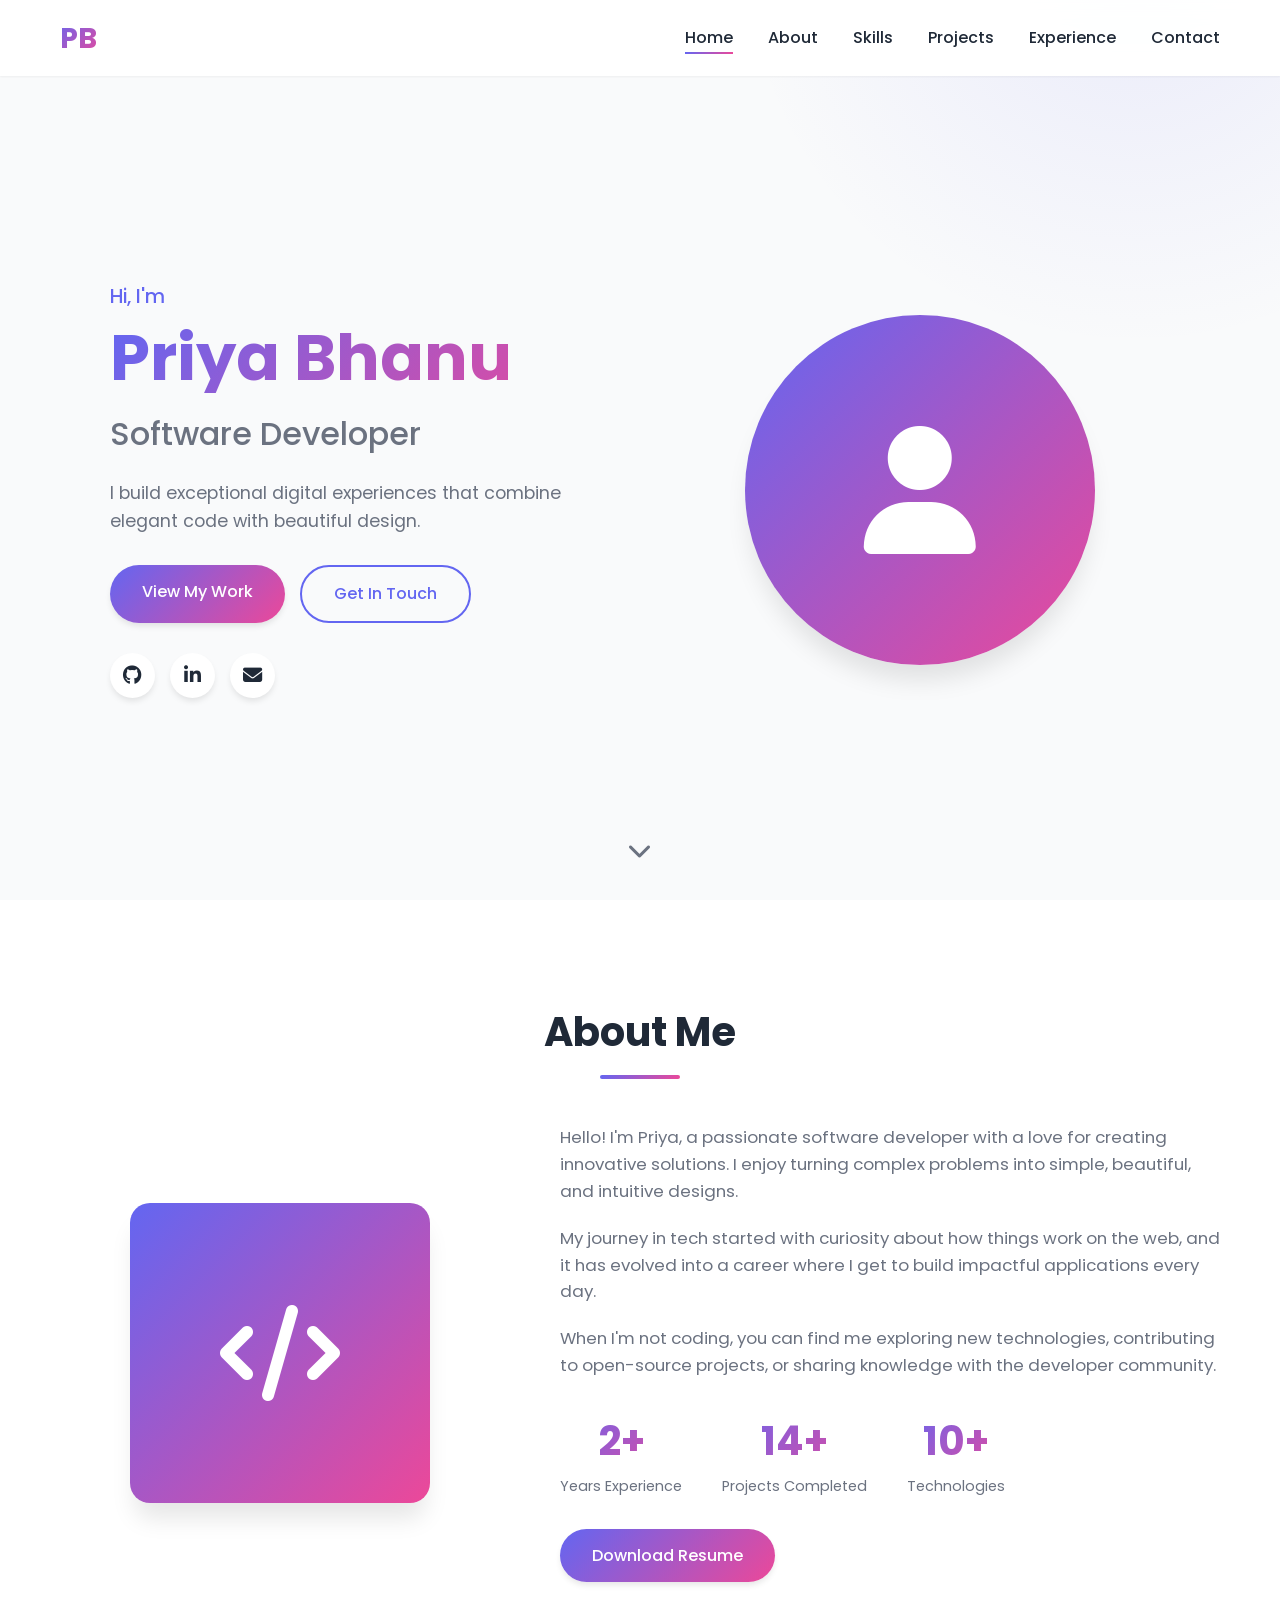
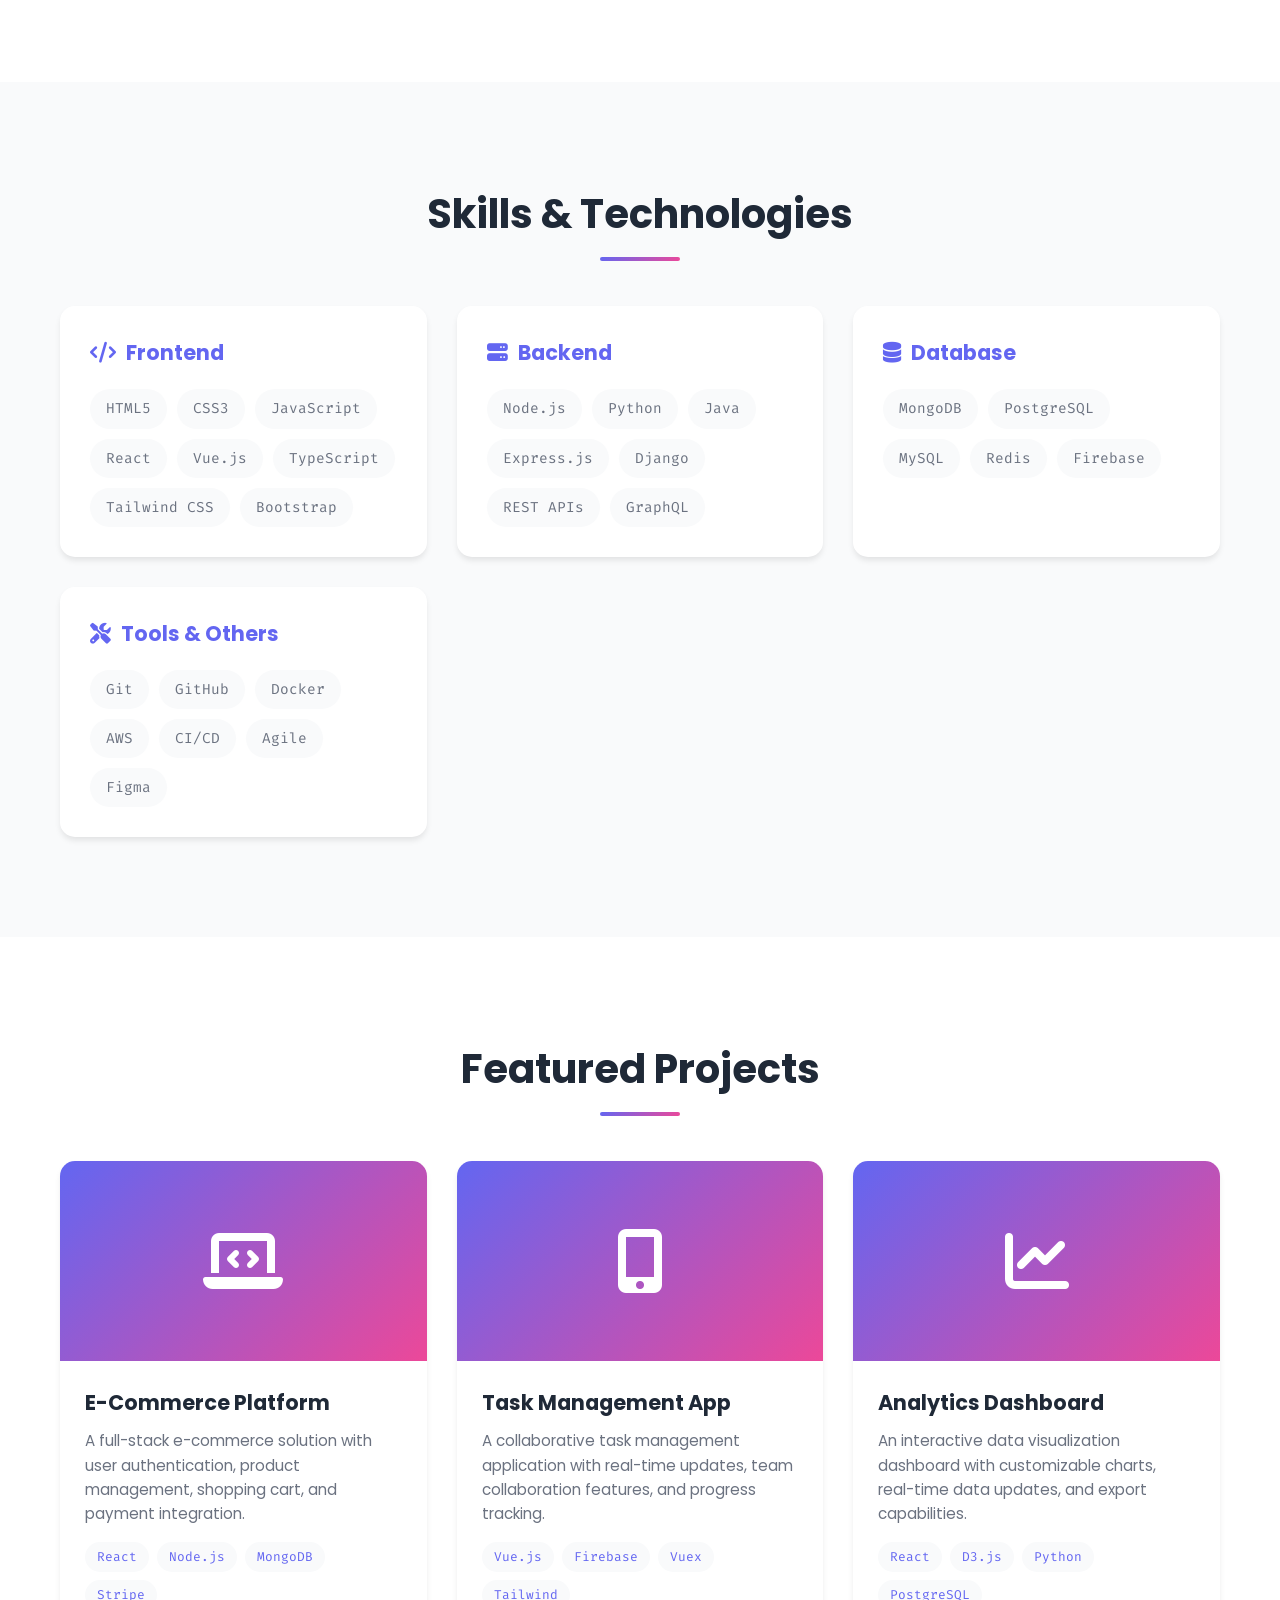
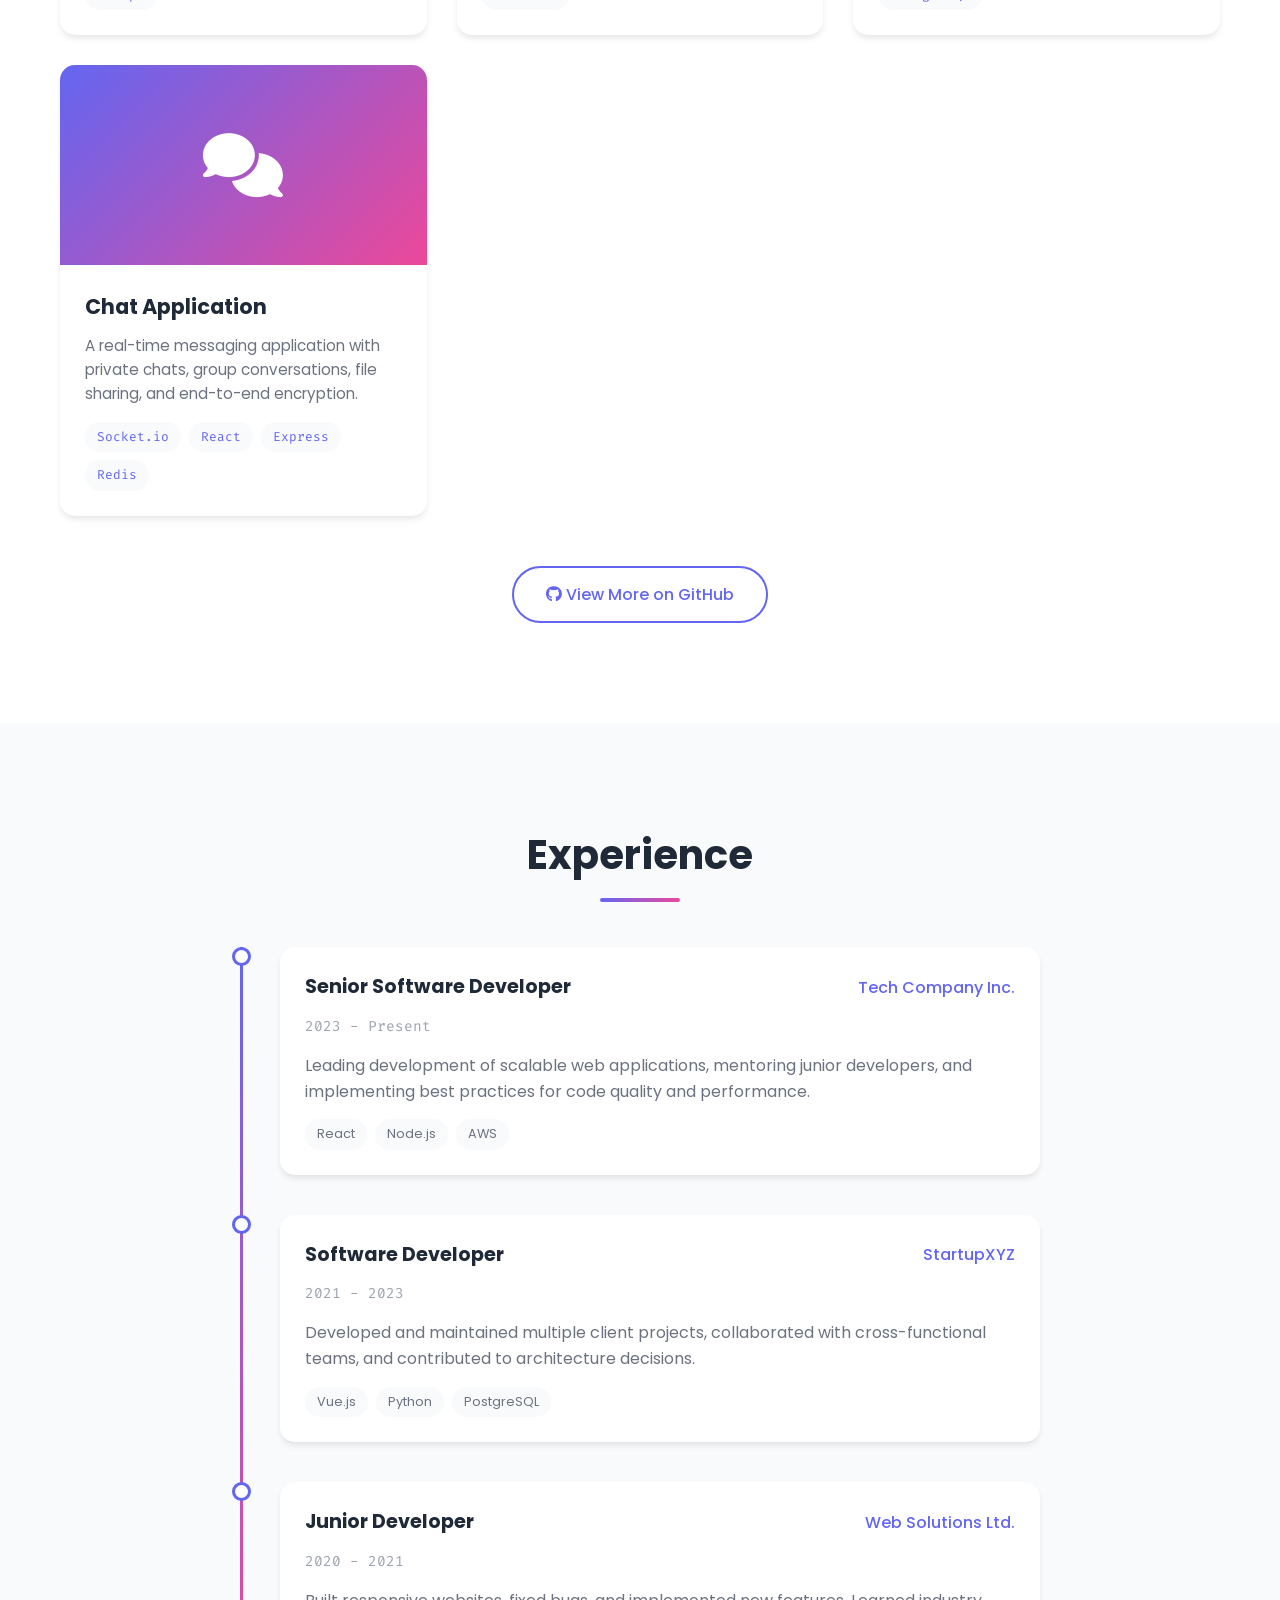
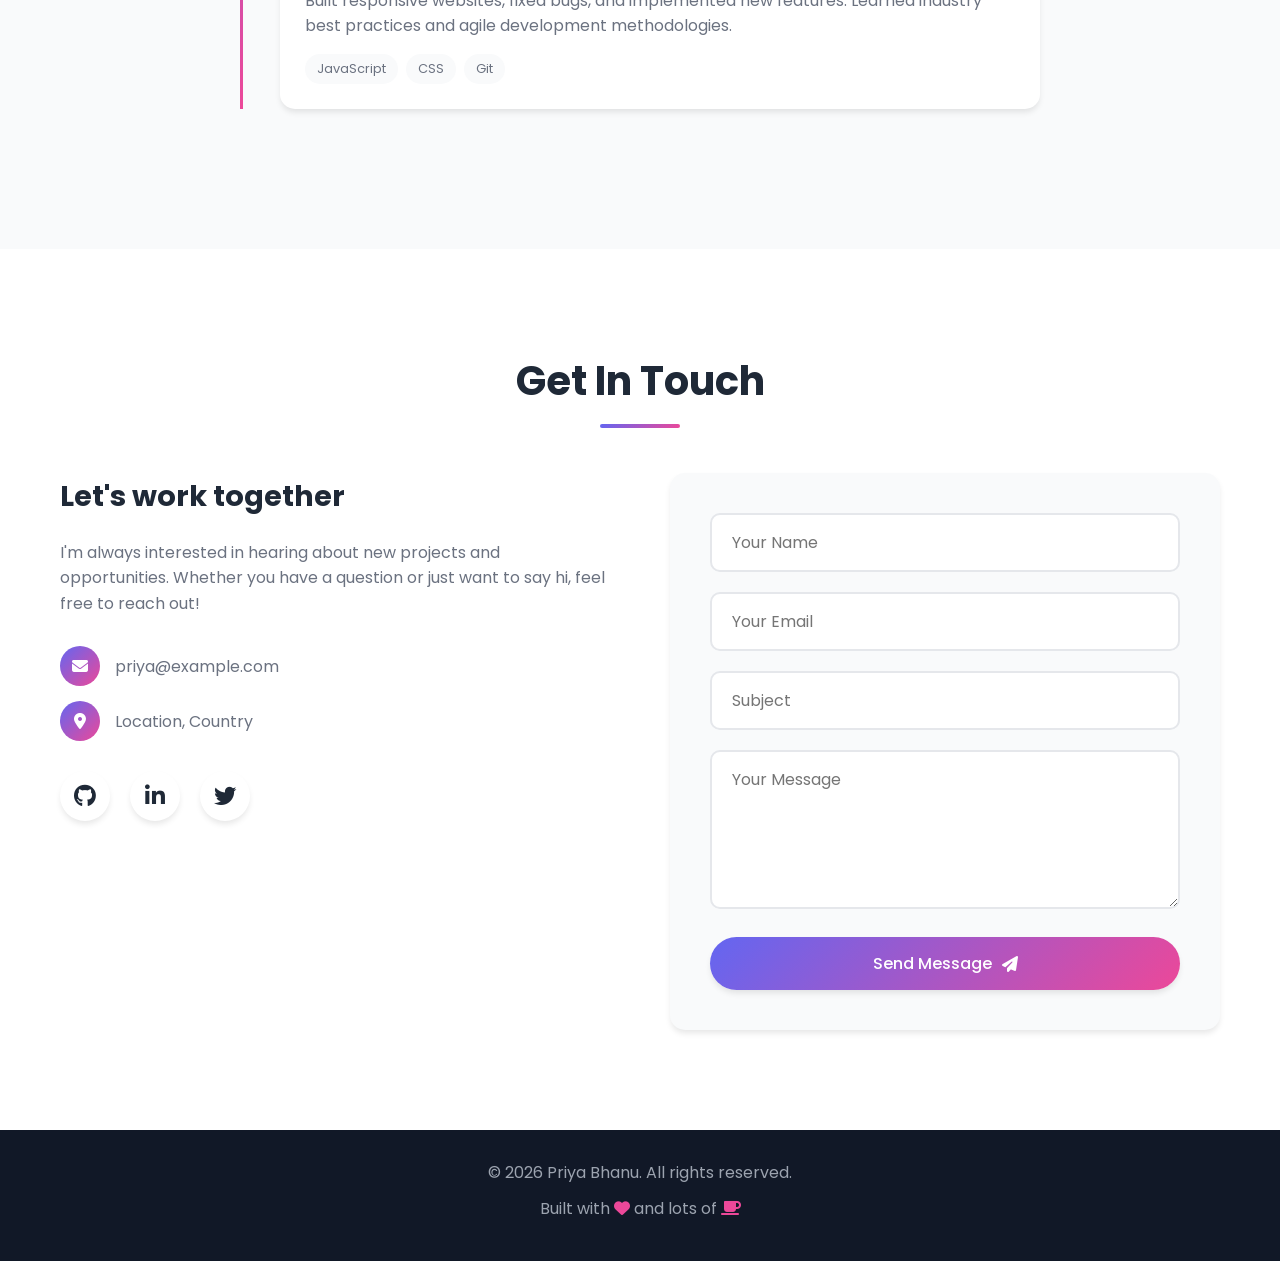
==== index.html @ bc720b83 "Initial commit: Portfolio website" ====
<!DOCTYPE html>
<html lang="en">
<head>
    <meta charset="UTF-8">
    <meta name="viewport" content="width=device-width, initial-scale=1.0">
    <meta name="description" content="Portfolio of Priya Bhanu - Software Developer">
    <meta name="keywords" content="portfolio, developer, software engineer, web developer">
    <title>Priya Bhanu | Portfolio</title>
    
    <!-- Google Fonts -->
    <link rel="preconnect" href="https://fonts.googleapis.com">
    <link rel="preconnect" href="https://fonts.gstatic.com" crossorigin>
    <link href="https://fonts.googleapis.com/css2?family=Poppins:wght@300;400;500;600;700&family=Fira+Code:wght@400;500&display=swap" rel="stylesheet">
    
    <!-- Font Awesome -->
    <link rel="stylesheet" href="https://cdnjs.cloudflare.com/ajax/libs/font-awesome/6.4.0/css/all.min.css">
    
    <!-- Custom CSS -->
    <link rel="stylesheet" href="assets/css/style.css">
</head>
<body>
    <!-- Navigation -->
    <nav class="navbar">
        <div class="container">
            <a href="#" class="logo">PB</a>
            <button class="nav-toggle" aria-label="toggle navigation">
                <span class="hamburger"></span>
            </button>
            <ul class="nav-menu">
                <li><a href="#home" class="nav-link">Home</a></li>
                <li><a href="#about" class="nav-link">About</a></li>
                <li><a href="#skills" class="nav-link">Skills</a></li>
                <li><a href="#projects" class="nav-link">Projects</a></li>
                <li><a href="#experience" class="nav-link">Experience</a></li>
                <li><a href="#contact" class="nav-link">Contact</a></li>
            </ul>
        </div>
    </nav>

    <!-- Hero Section -->
    <section id="home" class="hero">
        <div class="container">
            <div class="hero-content">
                <div class="hero-text">
                    <p class="greeting">Hi, I'm</p>
                    <h1 class="name">Priya Bhanu</h1>
                    <h2 class="title">Software Developer</h2>
                    <p class="description">I build exceptional digital experiences that combine elegant code with beautiful design.</p>
                    <div class="hero-buttons">
                        <a href="#projects" class="btn btn-primary">View My Work</a>
                        <a href="#contact" class="btn btn-secondary">Get In Touch</a>
                    </div>
                    <div class="social-links">
                        <a href="https://github.com/Priya-Bhanu07" target="_blank" aria-label="GitHub">
                            <i class="fab fa-github"></i>
                        </a>
                        <a href="https://linkedin.com/in/priya-bhanu" target="_blank" aria-label="LinkedIn">
                            <i class="fab fa-linkedin-in"></i>
                        </a>
                        <a href="mailto:priya@example.com" aria-label="Email">
                            <i class="fas fa-envelope"></i>
                        </a>
                    </div>
                </div>
                <div class="hero-image">
                    <div class="image-container">
                        <div class="profile-placeholder">
                            <i class="fas fa-user"></i>
                        </div>
                    </div>
                </div>
            </div>
        </div>
        <div class="scroll-indicator">
            <a href="#about">
                <i class="fas fa-chevron-down"></i>
            </a>
        </div>
    </section>

    <!-- About Section -->
    <section id="about" class="about section">
        <div class="container">
            <h2 class="section-title">About Me</h2>
            <div class="about-content">
                <div class="about-image">
                    <div class="image-placeholder">
                        <i class="fas fa-code"></i>
                    </div>
                </div>
                <div class="about-text">
                    <p>Hello! I'm Priya, a passionate software developer with a love for creating innovative solutions. I enjoy turning complex problems into simple, beautiful, and intuitive designs.</p>
                    <p>My journey in tech started with curiosity about how things work on the web, and it has evolved into a career where I get to build impactful applications every day.</p>
                    <p>When I'm not coding, you can find me exploring new technologies, contributing to open-source projects, or sharing knowledge with the developer community.</p>
                    <div class="about-stats">
                        <div class="stat-item">
                            <span class="stat-number">3+</span>
                            <span class="stat-label">Years Experience</span>
                        </div>
                        <div class="stat-item">
                            <span class="stat-number">20+</span>
                            <span class="stat-label">Projects Completed</span>
                        </div>
                        <div class="stat-item">
                            <span class="stat-number">15+</span>
                            <span class="stat-label">Technologies</span>
                        </div>
                    </div>
                    <a href="#" class="btn btn-primary">Download Resume</a>
                </div>
            </div>
        </div>
    </section>

    <!-- Skills Section -->
    <section id="skills" class="skills section">
        <div class="container">
            <h2 class="section-title">Skills & Technologies</h2>
            <div class="skills-content">
                <div class="skill-category">
                    <h3><i class="fas fa-code"></i> Frontend</h3>
                    <div class="skill-items">
                        <span class="skill-tag">HTML5</span>
                        <span class="skill-tag">CSS3</span>
                        <span class="skill-tag">JavaScript</span>
                        <span class="skill-tag">React</span>
                        <span class="skill-tag">Vue.js</span>
                        <span class="skill-tag">TypeScript</span>
                        <span class="skill-tag">Tailwind CSS</span>
                        <span class="skill-tag">Bootstrap</span>
                    </div>
                </div>
                <div class="skill-category">
                    <h3><i class="fas fa-server"></i> Backend</h3>
                    <div class="skill-items">
                        <span class="skill-tag">Node.js</span>
                        <span class="skill-tag">Python</span>
                        <span class="skill-tag">Java</span>
                        <span class="skill-tag">Express.js</span>
                        <span class="skill-tag">Django</span>
                        <span class="skill-tag">REST APIs</span>
                        <span class="skill-tag">GraphQL</span>
                    </div>
                </div>
                <div class="skill-category">
                    <h3><i class="fas fa-database"></i> Database</h3>
                    <div class="skill-items">
                        <span class="skill-tag">MongoDB</span>
                        <span class="skill-tag">PostgreSQL</span>
                        <span class="skill-tag">MySQL</span>
                        <span class="skill-tag">Redis</span>
                        <span class="skill-tag">Firebase</span>
                    </div>
                </div>
                <div class="skill-category">
                    <h3><i class="fas fa-tools"></i> Tools & Others</h3>
                    <div class="skill-items">
                        <span class="skill-tag">Git</span>
                        <span class="skill-tag">GitHub</span>
                        <span class="skill-tag">Docker</span>
                        <span class="skill-tag">AWS</span>
                        <span class="skill-tag">CI/CD</span>
                        <span class="skill-tag">Agile</span>
                        <span class="skill-tag">Figma</span>
                    </div>
                </div>
            </div>
        </div>
    </section>

    <!-- Projects Section -->
    <section id="projects" class="projects section">
        <div class="container">
            <h2 class="section-title">Featured Projects</h2>
            <div class="projects-grid">
                <!-- Project 1 -->
                <div class="project-card">
                    <div class="project-image">
                        <div class="image-placeholder">
                            <i class="fas fa-laptop-code"></i>
                        </div>
                        <div class="project-overlay">
                            <div class="project-links">
                                <a href="#" target="_blank" aria-label="View Demo">
                                    <i class="fas fa-external-link-alt"></i>
                                </a>
                                <a href="#" target="_blank" aria-label="View Code">
                                    <i class="fab fa-github"></i>
                                </a>
                            </div>
                        </div>
                    </div>
                    <div class="project-info">
                        <h3 class="project-title">E-Commerce Platform</h3>
                        <p class="project-description">A full-stack e-commerce solution with user authentication, product management, shopping cart, and payment integration.</p>
                        <div class="project-tech">
                            <span>React</span>
                            <span>Node.js</span>
                            <span>MongoDB</span>
                            <span>Stripe</span>
                        </div>
                    </div>
                </div>
                <!-- Project 2 -->
                <div class="project-card">
                    <div class="project-image">
                        <div class="image-placeholder">
                            <i class="fas fa-mobile-alt"></i>
                        </div>
                        <div class="project-overlay">
                            <div class="project-links">
                                <a href="#" target="_blank" aria-label="View Demo">
                                    <i class="fas fa-external-link-alt"></i>
                                </a>
                                <a href="#" target="_blank" aria-label="View Code">
                                    <i class="fab fa-github"></i>
                                </a>
                            </div>
                        </div>
                    </div>
                    <div class="project-info">
                        <h3 class="project-title">Task Management App</h3>
                        <p class="project-description">A collaborative task management application with real-time updates, team collaboration features, and progress tracking.</p>
                        <div class="project-tech">
                            <span>Vue.js</span>
                            <span>Firebase</span>
                            <span>Vuex</span>
                            <span>Tailwind</span>
                        </div>
                    </div>
                </div>
                <!-- Project 3 -->
                <div class="project-card">
                    <div class="project-image">
                        <div class="image-placeholder">
                            <i class="fas fa-chart-line"></i>
                        </div>
                        <div class="project-overlay">
                            <div class="project-links">
                                <a href="#" target="_blank" aria-label="View Demo">
                                    <i class="fas fa-external-link-alt"></i>
                                </a>
                                <a href="#" target="_blank" aria-label="View Code">
                                    <i class="fab fa-github"></i>
                                </a>
                            </div>
                        </div>
                    </div>
                    <div class="project-info">
                        <h3 class="project-title">Analytics Dashboard</h3>
                        <p class="project-description">An interactive data visualization dashboard with customizable charts, real-time data updates, and export capabilities.</p>
                        <div class="project-tech">
                            <span>React</span>
                            <span>D3.js</span>
                            <span>Python</span>
                            <span>PostgreSQL</span>
                        </div>
                    </div>
                </div>
                <!-- Project 4 -->
                <div class="project-card">
                    <div class="project-image">
                        <div class="image-placeholder">
                            <i class="fas fa-comments"></i>
                        </div>
                        <div class="project-overlay">
                            <div class="project-links">
                                <a href="#" target="_blank" aria-label="View Demo">
                                    <i class="fas fa-external-link-alt"></i>
                                </a>
                                <a href="#" target="_blank" aria-label="View Code">
                                    <i class="fab fa-github"></i>
                                </a>
                            </div>
                        </div>
                    </div>
                    <div class="project-info">
                        <h3 class="project-title">Chat Application</h3>
                        <p class="project-description">A real-time messaging application with private chats, group conversations, file sharing, and end-to-end encryption.</p>
                        <div class="project-tech">
                            <span>Socket.io</span>
                            <span>React</span>
                            <span>Express</span>
                            <span>Redis</span>
                        </div>
                    </div>
                </div>
            </div>
            <div class="projects-cta">
                <a href="https://github.com/Priya-Bhanu07" target="_blank" class="btn btn-secondary">
                    <i class="fab fa-github"></i> View More on GitHub
                </a>
            </div>
        </div>
    </section>

    <!-- Experience Section -->
    <section id="experience" class="experience section">
        <div class="container">
            <h2 class="section-title">Experience</h2>
            <div class="timeline">
                <div class="timeline-item">
                    <div class="timeline-dot"></div>
                    <div class="timeline-content">
                        <div class="timeline-header">
                            <h3>Senior Software Developer</h3>
                            <span class="timeline-company">Tech Company Inc.</span>
                        </div>
                        <span class="timeline-date">2023 - Present</span>
                        <p>Leading development of scalable web applications, mentoring junior developers, and implementing best practices for code quality and performance.</p>
                        <div class="timeline-tags">
                            <span>React</span>
                            <span>Node.js</span>
                            <span>AWS</span>
                        </div>
                    </div>
                </div>
                <div class="timeline-item">
                    <div class="timeline-dot"></div>
                    <div class="timeline-content">
                        <div class="timeline-header">
                            <h3>Software Developer</h3>
                            <span class="timeline-company">StartupXYZ</span>
                        </div>
                        <span class="timeline-date">2021 - 2023</span>
                        <p>Developed and maintained multiple client projects, collaborated with cross-functional teams, and contributed to architecture decisions.</p>
                        <div class="timeline-tags">
                            <span>Vue.js</span>
                            <span>Python</span>
                            <span>PostgreSQL</span>
                        </div>
                    </div>
                </div>
                <div class="timeline-item">
                    <div class="timeline-dot"></div>
                    <div class="timeline-content">
                        <div class="timeline-header">
                            <h3>Junior Developer</h3>
                            <span class="timeline-company">Web Solutions Ltd.</span>
                        </div>
                        <span class="timeline-date">2020 - 2021</span>
                        <p>Built responsive websites, fixed bugs, and implemented new features. Learned industry best practices and agile development methodologies.</p>
                        <div class="timeline-tags">
                            <span>JavaScript</span>
                            <span>CSS</span>
                            <span>Git</span>
                        </div>
                    </div>
                </div>
            </div>
        </div>
    </section>

    <!-- Contact Section -->
    <section id="contact" class="contact section">
        <div class="container">
            <h2 class="section-title">Get In Touch</h2>
            <div class="contact-content">
                <div class="contact-info">
                    <h3>Let's work together</h3>
                    <p>I'm always interested in hearing about new projects and opportunities. Whether you have a question or just want to say hi, feel free to reach out!</p>
                    <div class="contact-details">
                        <div class="contact-item">
                            <i class="fas fa-envelope"></i>
                            <span>priya@example.com</span>
                        </div>
                        <div class="contact-item">
                            <i class="fas fa-map-marker-alt"></i>
                            <span>Location, Country</span>
                        </div>
                    </div>
                    <div class="social-links social-links-large">
                        <a href="https://github.com/Priya-Bhanu07" target="_blank" aria-label="GitHub">
                            <i class="fab fa-github"></i>
                        </a>
                        <a href="https://linkedin.com/in/priya-bhanu" target="_blank" aria-label="LinkedIn">
                            <i class="fab fa-linkedin-in"></i>
                        </a>
                        <a href="https://twitter.com/priya_bhanu" target="_blank" aria-label="Twitter">
                            <i class="fab fa-twitter"></i>
                        </a>
                    </div>
                </div>
                <form class="contact-form" id="contactForm">
                    <div class="form-group">
                        <input type="text" id="name" name="name" placeholder="Your Name" required>
                    </div>
                    <div class="form-group">
                        <input type="email" id="email" name="email" placeholder="Your Email" required>
                    </div>
                    <div class="form-group">
                        <input type="text" id="subject" name="subject" placeholder="Subject" required>
                    </div>
                    <div class="form-group">
                        <textarea id="message" name="message" rows="5" placeholder="Your Message" required></textarea>
                    </div>
                    <button type="submit" class="btn btn-primary">
                        <span>Send Message</span>
                        <i class="fas fa-paper-plane"></i>
                    </button>
                </form>
            </div>
        </div>
    </section>

    <!-- Footer -->
    <footer class="footer">
        <div class="container">
            <div class="footer-content">
                <p>&copy; 2026 Priya Bhanu. All rights reserved.</p>
                <p>Built with <i class="fas fa-heart"></i> and lots of <i class="fas fa-coffee"></i></p>
            </div>
        </div>
    </footer>

    <!-- Custom JavaScript -->
    <script src="assets/js/main.js"></script>
</body>
</html>
---- assets/css/style.css ----
/* ===================================
   CSS Variables
   =================================== */
:root {
    --primary-color: #6366f1;
    --primary-dark: #4f46e5;
    --secondary-color: #ec4899;
    --text-primary: #1f2937;
    --text-secondary: #6b7280;
    --text-light: #9ca3af;
    --bg-primary: #ffffff;
    --bg-secondary: #f9fafb;
    --bg-dark: #111827;
    --border-color: #e5e7eb;
    --shadow-sm: 0 1px 2px 0 rgba(0, 0, 0, 0.05);
    --shadow-md: 0 4px 6px -1px rgba(0, 0, 0, 0.1);
    --shadow-lg: 0 10px 15px -3px rgba(0, 0, 0, 0.1);
    --shadow-xl: 0 20px 25px -5px rgba(0, 0, 0, 0.1);
    --gradient-primary: linear-gradient(135deg, #6366f1 0%, #ec4899 100%);
    --transition: all 0.3s ease;
    --font-main: 'Poppins', sans-serif;
    --font-mono: 'Fira Code', monospace;
}

/* ===================================
   Reset & Base Styles
   =================================== */
* {
    margin: 0;
    padding: 0;
    box-sizing: border-box;
}

html {
    scroll-behavior: smooth;
    scroll-padding-top: 80px;
}

body {
    font-family: var(--font-main);
    color: var(--text-primary);
    line-height: 1.6;
    overflow-x: hidden;
}

a {
    text-decoration: none;
    color: inherit;
    transition: var(--transition);
}

ul {
    list-style: none;
}

img {
    max-width: 100%;
    height: auto;
    display: block;
}

.container {
    max-width: 1200px;
    margin: 0 auto;
    padding: 0 20px;
}

.section {
    padding: 100px 0;
}

.section-title {
    font-size: 2.5rem;
    font-weight: 700;
    text-align: center;
    margin-bottom: 60px;
    position: relative;
}

.section-title::after {
    content: '';
    position: absolute;
    bottom: -15px;
    left: 50%;
    transform: translateX(-50%);
    width: 80px;
    height: 4px;
    background: var(--gradient-primary);
    border-radius: 2px;
}

/* ===================================
   Buttons
   =================================== */
.btn {
    display: inline-block;
    padding: 14px 32px;
    border-radius: 50px;
    font-weight: 500;
    font-size: 1rem;
    cursor: pointer;
    transition: var(--transition);
    border: none;
    font-family: var(--font-main);
}

.btn-primary {
    background: var(--gradient-primary);
    color: white;
    box-shadow: var(--shadow-md);
}

.btn-primary:hover {
    transform: translateY(-3px);
    box-shadow: var(--shadow-lg);
}

.btn-secondary {
    background: transparent;
    color: var(--primary-color);
    border: 2px solid var(--primary-color);
}

.btn-secondary:hover {
    background: var(--primary-color);
    color: white;
}

/* ===================================
   Navigation
   =================================== */
.navbar {
    position: fixed;
    top: 0;
    left: 0;
    width: 100%;
    background: rgba(255, 255, 255, 0.95);
    backdrop-filter: blur(10px);
    box-shadow: var(--shadow-sm);
    z-index: 1000;
    padding: 15px 0;
}

.navbar .container {
    display: flex;
    justify-content: space-between;
    align-items: center;
}

.logo {
    font-size: 1.8rem;
    font-weight: 700;
    background: var(--gradient-primary);
    -webkit-background-clip: text;
    -webkit-text-fill-color: transparent;
    background-clip: text;
}

.nav-menu {
    display: flex;
    gap: 35px;
}

.nav-link {
    font-weight: 500;
    color: var(--text-primary);
    position: relative;
}

.nav-link::after {
    content: '';
    position: absolute;
    bottom: -5px;
    left: 0;
    width: 0;
    height: 2px;
    background: var(--gradient-primary);
    transition: var(--transition);
}

.nav-link:hover::after,
.nav-link.active::after {
    width: 100%;
}

.nav-link:hover {
    color: var(--primary-color);
}

.nav-toggle {
    display: none;
    background: none;
    border: none;
    cursor: pointer;
    padding: 5px;
}

.hamburger {
    display: block;
    width: 25px;
    height: 3px;
    background: var(--text-primary);
    position: relative;
    transition: var(--transition);
}

.hamburger::before,
.hamburger::after {
    content: '';
    position: absolute;
    width: 25px;
    height: 3px;
    background: var(--text-primary);
    transition: var(--transition);
}

.hamburger::before {
    top: -8px;
}

.hamburger::after {
    top: 8px;
}

/* ===================================
   Hero Section
   =================================== */
.hero {
    min-height: 100vh;
    display: flex;
    align-items: center;
    background: var(--bg-secondary);
    padding-top: 80px;
    position: relative;
    overflow: hidden;
}

.hero::before {
    content: '';
    position: absolute;
    top: -50%;
    right: -20%;
    width: 800px;
    height: 800px;
    background: radial-gradient(circle, rgba(99, 102, 241, 0.1) 0%, transparent 70%);
    border-radius: 50%;
}

.hero-content {
    display: grid;
    grid-template-columns: 1fr 1fr;
    gap: 60px;
    align-items: center;
    width: 100%;
}

.greeting {
    font-size: 1.2rem;
    color: var(--primary-color);
    font-weight: 500;
    margin-bottom: 10px;
}

.name {
    font-size: 4rem;
    font-weight: 700;
    line-height: 1.1;
    margin-bottom: 15px;
    background: var(--gradient-primary);
    -webkit-background-clip: text;
    -webkit-text-fill-color: transparent;
    background-clip: text;
}

.title {
    font-size: 2rem;
    color: var(--text-secondary);
    font-weight: 500;
    margin-bottom: 20px;
}

.description {
    font-size: 1.1rem;
    color: var(--text-secondary);
    margin-bottom: 30px;
    max-width: 500px;
}

.hero-buttons {
    display: flex;
    gap: 15px;
    margin-bottom: 30px;
}

.social-links {
    display: flex;
    gap: 15px;
}

.social-links a {
    width: 45px;
    height: 45px;
    border-radius: 50%;
    background: var(--bg-primary);
    display: flex;
    align-items: center;
    justify-content: center;
    font-size: 1.2rem;
    color: var(--text-primary);
    box-shadow: var(--shadow-md);
    transition: var(--transition);
}

.social-links a:hover {
    background: var(--gradient-primary);
    color: white;
    transform: translateY(-3px);
}

.hero-image {
    display: flex;
    justify-content: center;
    align-items: center;
}

.image-container {
    position: relative;
    width: 350px;
    height: 350px;
}

.profile-placeholder {
    width: 100%;
    height: 100%;
    border-radius: 50%;
    background: var(--gradient-primary);
    display: flex;
    align-items: center;
    justify-content: center;
    font-size: 8rem;
    color: white;
    box-shadow: var(--shadow-xl);
    animation: float 3s ease-in-out infinite;
}

@keyframes float {
    0%, 100% {
        transform: translateY(0);
    }
    50% {
        transform: translateY(-20px);
    }
}

.scroll-indicator {
    position: absolute;
    bottom: 30px;
    left: 50%;
    transform: translateX(-50%);
    animation: bounce 2s infinite;
}

.scroll-indicator a {
    color: var(--text-secondary);
    font-size: 1.5rem;
}

@keyframes bounce {
    0%, 20%, 50%, 80%, 100% {
        transform: translateX(-50%) translateY(0);
    }
    40% {
        transform: translateX(-50%) translateY(-10px);
    }
    60% {
        transform: translateX(-50%) translateY(-5px);
    }
}

/* ===================================
   About Section
   =================================== */
.about {
    background: var(--bg-primary);
}

.about-content {
    display: grid;
    grid-template-columns: 1fr 1.5fr;
    gap: 60px;
    align-items: center;
}

.about-image {
    display: flex;
    justify-content: center;
}

.image-placeholder {
    width: 300px;
    height: 300px;
    border-radius: 20px;
    background: var(--gradient-primary);
    display: flex;
    align-items: center;
    justify-content: center;
    font-size: 6rem;
    color: white;
    box-shadow: var(--shadow-xl);
}

.about-text p {
    color: var(--text-secondary);
    margin-bottom: 20px;
    font-size: 1.05rem;
}

.about-stats {
    display: flex;
    gap: 40px;
    margin: 30px 0;
}

.stat-item {
    text-align: center;
}

.stat-number {
    display: block;
    font-size: 2.5rem;
    font-weight: 700;
    background: var(--gradient-primary);
    -webkit-background-clip: text;
    -webkit-text-fill-color: transparent;
    background-clip: text;
}

.stat-label {
    color: var(--text-secondary);
    font-size: 0.9rem;
}

/* ===================================
   Skills Section
   =================================== */
.skills {
    background: var(--bg-secondary);
}

.skills-content {
    display: grid;
    grid-template-columns: repeat(auto-fit, minmax(280px, 1fr));
    gap: 30px;
}

.skill-category {
    background: var(--bg-primary);
    padding: 30px;
    border-radius: 15px;
    box-shadow: var(--shadow-md);
    transition: var(--transition);
}

.skill-category:hover {
    transform: translateY(-5px);
    box-shadow: var(--shadow-xl);
}

.skill-category h3 {
    font-size: 1.3rem;
    margin-bottom: 20px;
    display: flex;
    align-items: center;
    gap: 10px;
    color: var(--primary-color);
}

.skill-items {
    display: flex;
    flex-wrap: wrap;
    gap: 10px;
}

.skill-tag {
    padding: 8px 16px;
    background: var(--bg-secondary);
    border-radius: 20px;
    font-size: 0.9rem;
    color: var(--text-secondary);
    font-family: var(--font-mono);
    transition: var(--transition);
}

.skill-tag:hover {
    background: var(--gradient-primary);
    color: white;
}

/* ===================================
   Projects Section
   =================================== */
.projects {
    background: var(--bg-primary);
}

.projects-grid {
    display: grid;
    grid-template-columns: repeat(auto-fit, minmax(300px, 1fr));
    gap: 30px;
    margin-bottom: 50px;
}

.project-card {
    background: var(--bg-primary);
    border-radius: 15px;
    overflow: hidden;
    box-shadow: var(--shadow-md);
    transition: var(--transition);
}

.project-card:hover {
    transform: translateY(-10px);
    box-shadow: var(--shadow-xl);
}

.project-image {
    position: relative;
    height: 200px;
    overflow: hidden;
}

.project-image .image-placeholder {
    width: 100%;
    height: 100%;
    border-radius: 0;
    font-size: 4rem;
}

.project-overlay {
    position: absolute;
    top: 0;
    left: 0;
    width: 100%;
    height: 100%;
    background: rgba(99, 102, 241, 0.9);
    display: flex;
    align-items: center;
    justify-content: center;
    opacity: 0;
    transition: var(--transition);
}

.project-card:hover .project-overlay {
    opacity: 1;
}

.project-links {
    display: flex;
    gap: 15px;
}

.project-links a {
    width: 50px;
    height: 50px;
    border-radius: 50%;
    background: white;
    display: flex;
    align-items: center;
    justify-content: center;
    font-size: 1.2rem;
    color: var(--primary-color);
    transition: var(--transition);
}

.project-links a:hover {
    background: var(--text-primary);
    color: white;
}

.project-info {
    padding: 25px;
}

.project-title {
    font-size: 1.3rem;
    margin-bottom: 10px;
    color: var(--text-primary);
}

.project-description {
    color: var(--text-secondary);
    font-size: 0.95rem;
    margin-bottom: 15px;
    line-height: 1.6;
}

.project-tech {
    display: flex;
    flex-wrap: wrap;
    gap: 8px;
}

.project-tech span {
    padding: 5px 12px;
    background: var(--bg-secondary);
    border-radius: 15px;
    font-size: 0.8rem;
    color: var(--primary-color);
    font-family: var(--font-mono);
}

.projects-cta {
    text-align: center;
}

/* ===================================
   Experience Section
   =================================== */
.experience {
    background: var(--bg-secondary);
}

.timeline {
    position: relative;
    max-width: 800px;
    margin: 0 auto;
}

.timeline::before {
    content: '';
    position: absolute;
    left: 0;
    top: 0;
    width: 3px;
    height: 100%;
    background: var(--gradient-primary);
}

.timeline-item {
    position: relative;
    padding-left: 40px;
    margin-bottom: 40px;
}

.timeline-dot {
    position: absolute;
    left: -8px;
    top: 0;
    width: 19px;
    height: 19px;
    border-radius: 50%;
    background: var(--bg-primary);
    border: 3px solid var(--primary-color);
}

.timeline-content {
    background: var(--bg-primary);
    padding: 25px;
    border-radius: 15px;
    box-shadow: var(--shadow-md);
    transition: var(--transition);
}

.timeline-content:hover {
    box-shadow: var(--shadow-xl);
}

.timeline-header {
    display: flex;
    justify-content: space-between;
    align-items: center;
    margin-bottom: 10px;
    flex-wrap: wrap;
    gap: 10px;
}

.timeline-header h3 {
    font-size: 1.2rem;
    color: var(--text-primary);
}

.timeline-company {
    color: var(--primary-color);
    font-weight: 500;
}

.timeline-date {
    display: inline-block;
    color: var(--text-light);
    font-size: 0.9rem;
    margin-bottom: 15px;
    font-family: var(--font-mono);
}

.timeline-content p {
    color: var(--text-secondary);
    margin-bottom: 15px;
}

.timeline-tags {
    display: flex;
    flex-wrap: wrap;
    gap: 8px;
}

.timeline-tags span {
    padding: 5px 12px;
    background: var(--bg-secondary);
    border-radius: 15px;
    font-size: 0.8rem;
    color: var(--text-secondary);
}

/* ===================================
   Contact Section
   =================================== */
.contact {
    background: var(--bg-primary);
}

.contact-content {
    display: grid;
    grid-template-columns: 1fr 1fr;
    gap: 60px;
}

.contact-info h3 {
    font-size: 1.8rem;
    margin-bottom: 20px;
    color: var(--text-primary);
}

.contact-info > p {
    color: var(--text-secondary);
    margin-bottom: 30px;
}

.contact-details {
    margin-bottom: 30px;
}

.contact-item {
    display: flex;
    align-items: center;
    gap: 15px;
    margin-bottom: 15px;
    color: var(--text-secondary);
}

.contact-item i {
    width: 40px;
    height: 40px;
    border-radius: 50%;
    background: var(--gradient-primary);
    display: flex;
    align-items: center;
    justify-content: center;
    color: white;
}

.social-links-large {
    gap: 20px;
}

.social-links-large a {
    width: 50px;
    height: 50px;
    font-size: 1.4rem;
}

.contact-form {
    background: var(--bg-secondary);
    padding: 40px;
    border-radius: 15px;
    box-shadow: var(--shadow-md);
}

.form-group {
    margin-bottom: 20px;
}

.form-group input,
.form-group textarea {
    width: 100%;
    padding: 15px 20px;
    border: 2px solid var(--border-color);
    border-radius: 10px;
    font-family: var(--font-main);
    font-size: 1rem;
    transition: var(--transition);
    background: var(--bg-primary);
}

.form-group input:focus,
.form-group textarea:focus {
    outline: none;
    border-color: var(--primary-color);
}

.form-group textarea {
    resize: vertical;
}

.contact-form .btn {
    width: 100%;
    display: flex;
    align-items: center;
    justify-content: center;
    gap: 10px;
}

/* ===================================
   Footer
   =================================== */
.footer {
    background: var(--bg-dark);
    color: white;
    padding: 30px 0;
}

.footer-content {
    text-align: center;
}

.footer-content p {
    margin-bottom: 10px;
    color: var(--text-light);
}

.footer-content i {
    color: var(--secondary-color);
}

/* ===================================
   Responsive Design
   =================================== */
@media (max-width: 992px) {
    .hero-content {
        grid-template-columns: 1fr;
        text-align: center;
    }
    
    .hero-text {
        order: 2;
    }
    
    .hero-image {
        order: 1;
    }
    
    .description {
        max-width: 100%;
    }
    
    .hero-buttons {
        justify-content: center;
    }
    
    .social-links {
        justify-content: center;
    }
    
    .about-content {
        grid-template-columns: 1fr;
        text-align: center;
    }
    
    .about-stats {
        justify-content: center;
    }
    
    .contact-content {
        grid-template-columns: 1fr;
    }
}

@media (max-width: 768px) {
    .nav-toggle {
        display: block;
    }
    
    .nav-menu {
        position: fixed;
        top: 70px;
        left: -100%;
        width: 100%;
        background: var(--bg-primary);
        flex-direction: column;
        padding: 30px;
        box-shadow: var(--shadow-lg);
        transition: var(--transition);
    }
    
    .nav-menu.active {
        left: 0;
    }
    
    .name {
        font-size: 2.5rem;
    }
    
    .title {
        font-size: 1.5rem;
    }
    
    .image-container {
        width: 250px;
        height: 250px;
    }
    
    .profile-placeholder {
        font-size: 5rem;
    }
    
    .section-title {
        font-size: 2rem;
    }
    
    .about-stats {
        flex-direction: column;
        gap: 20px;
    }
    
    .timeline::before {
        left: 10px;
    }
    
    .timeline-item {
        padding-left: 50px;
    }
    
    .timeline-dot {
        left: 2px;
    }
    
    .timeline-header {
        flex-direction: column;
        align-items: flex-start;
    }
}

@media (max-width: 480px) {
    .hero-buttons {
        flex-direction: column;
    }
    
    .btn {
        width: 100%;
        text-align: center;
    }
    
    .image-placeholder {
        width: 200px;
        height: 200px;
    }
    
    .contact-form {
        padding: 25px;
    }
}

/* ===================================
   Animations
   =================================== */
@keyframes fadeInUp {
    from {
        opacity: 0;
        transform: translateY(30px);
    }
    to {
        opacity: 1;
        transform: translateY(0);
    }
}

.fade-in {
    animation: fadeInUp 0.6s ease forwards;
}
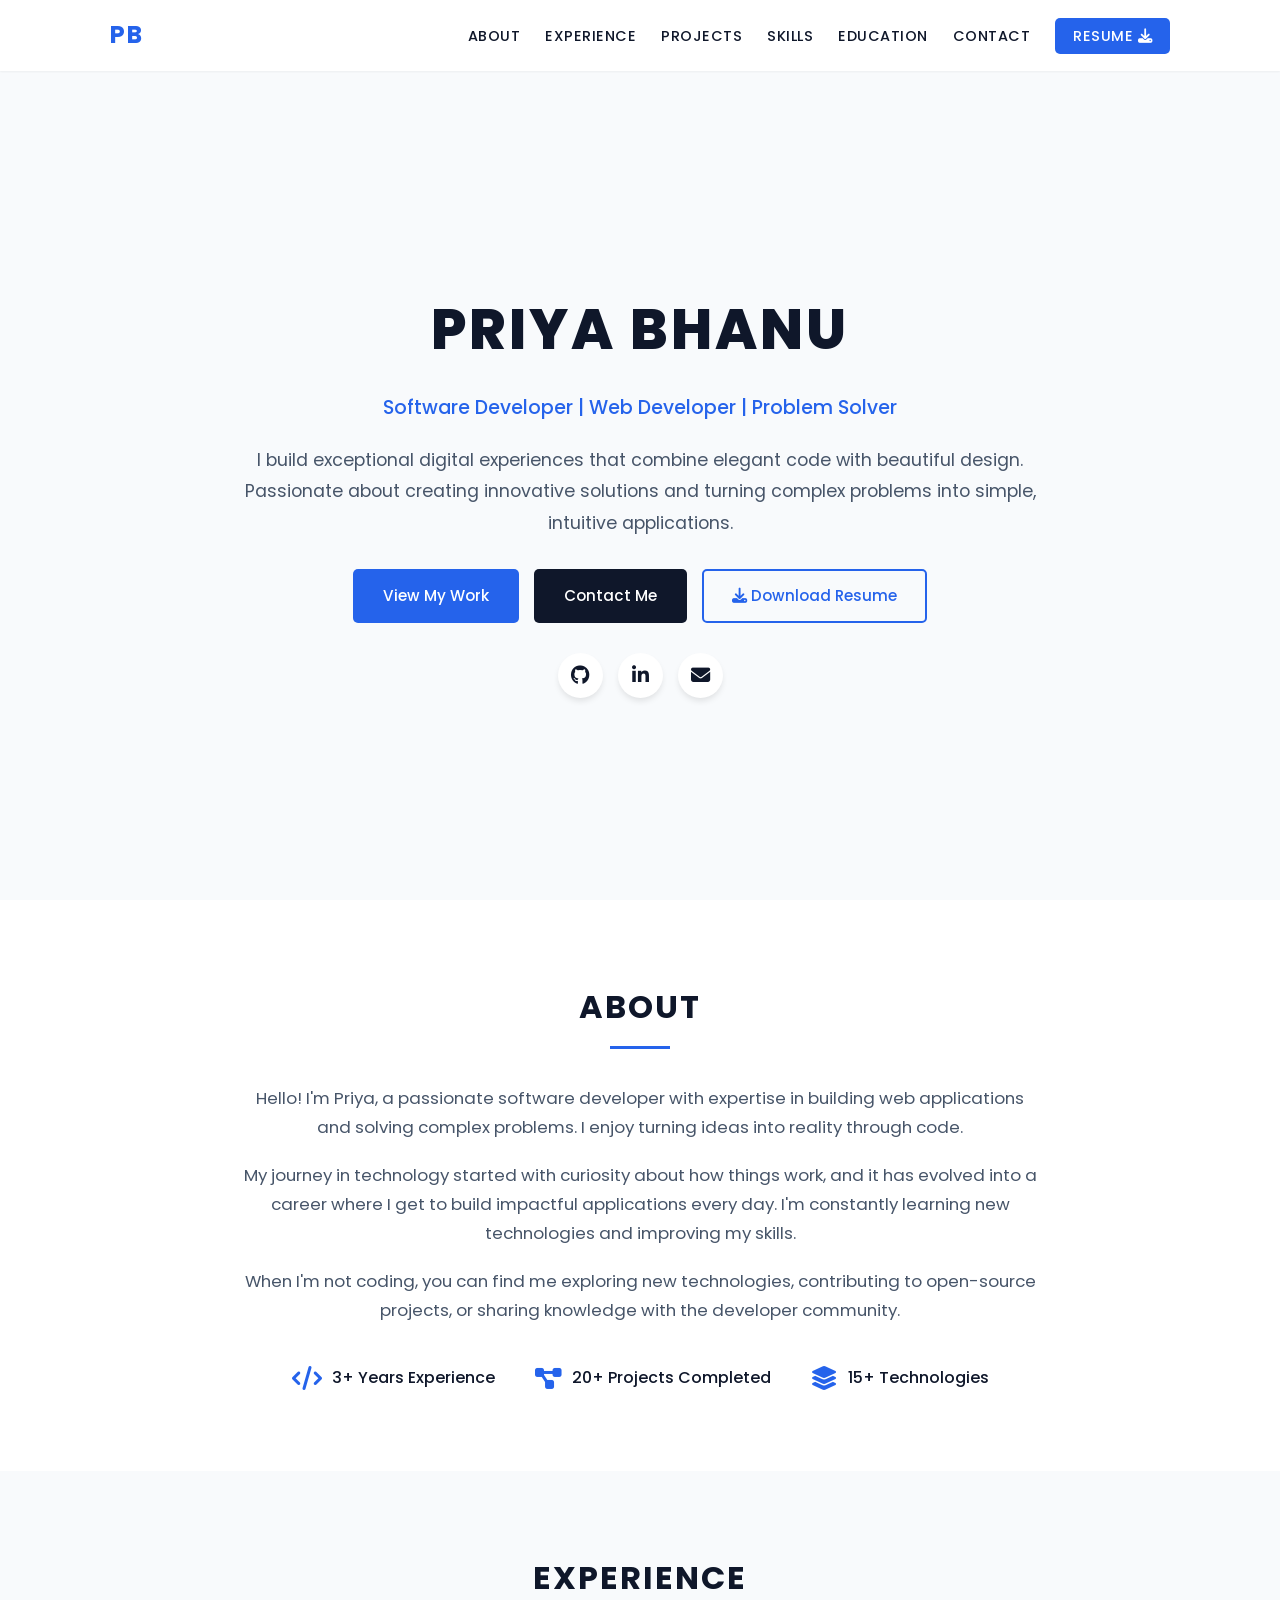
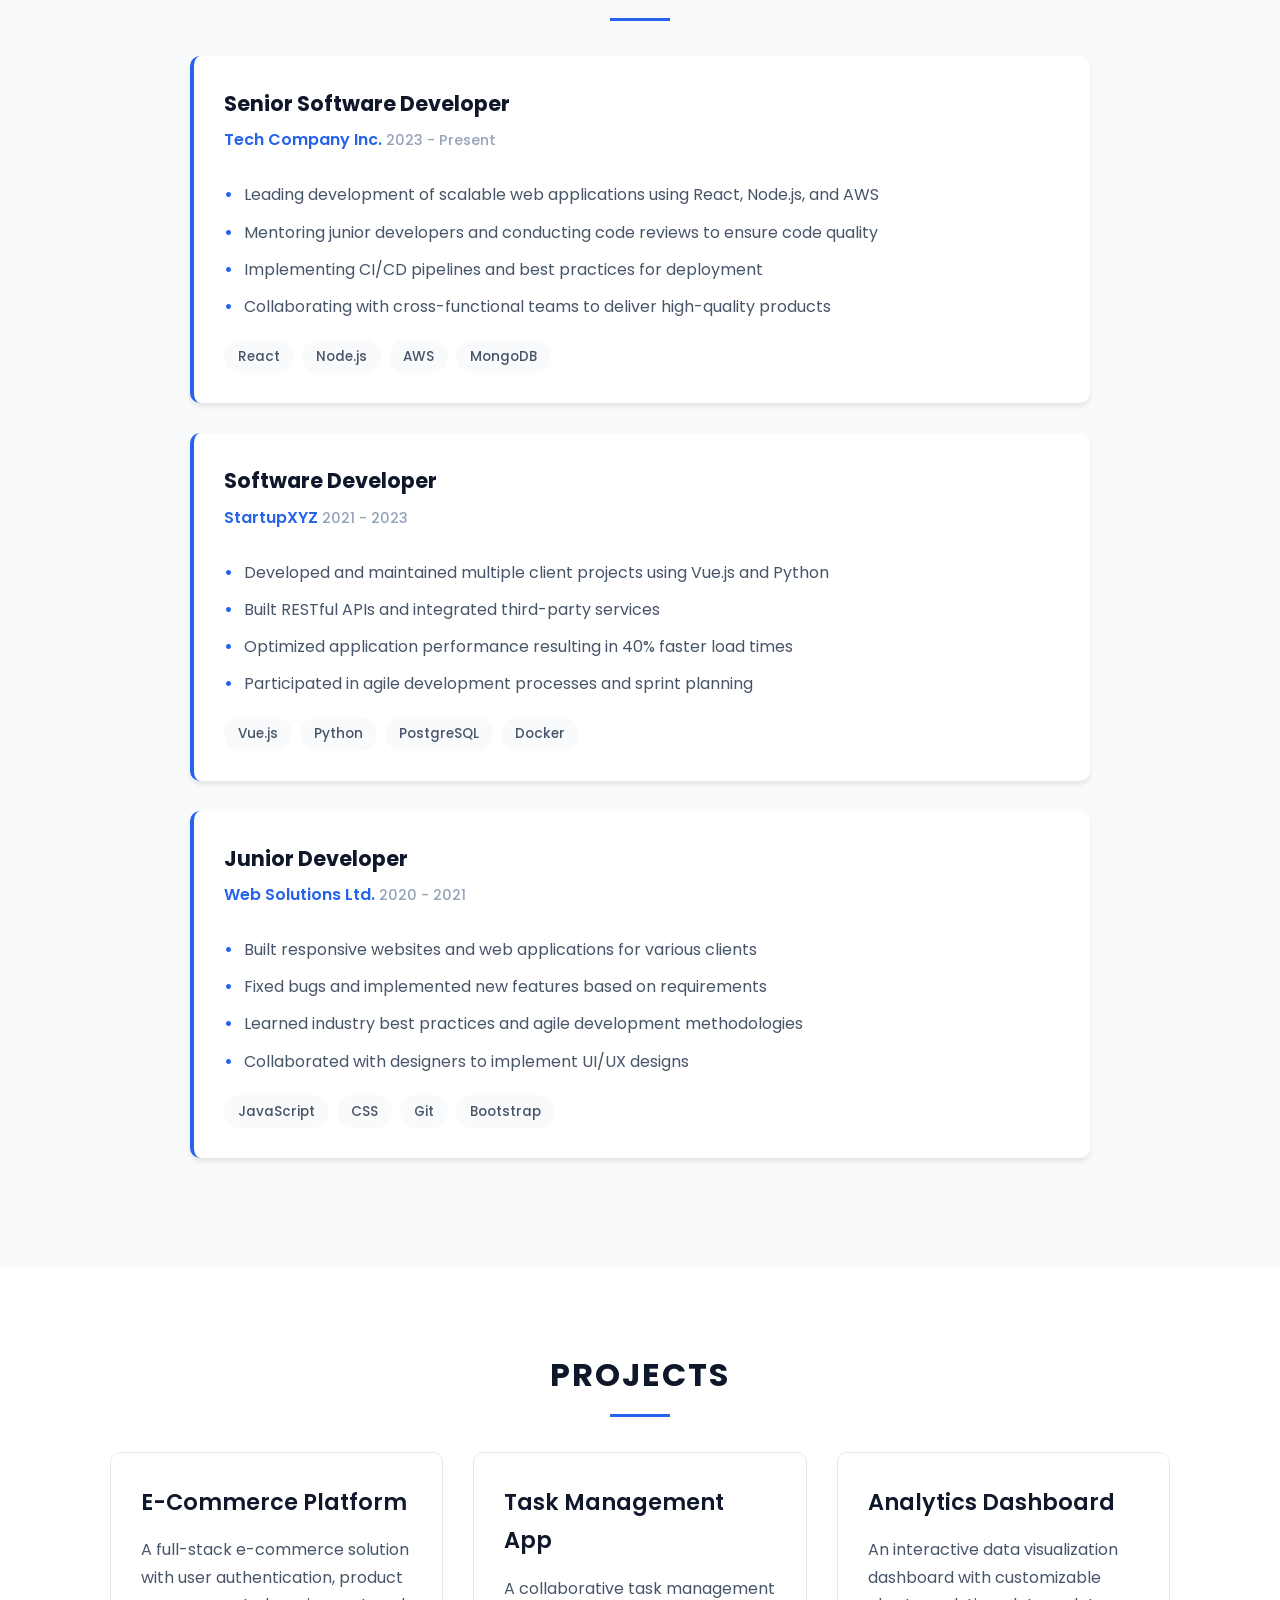
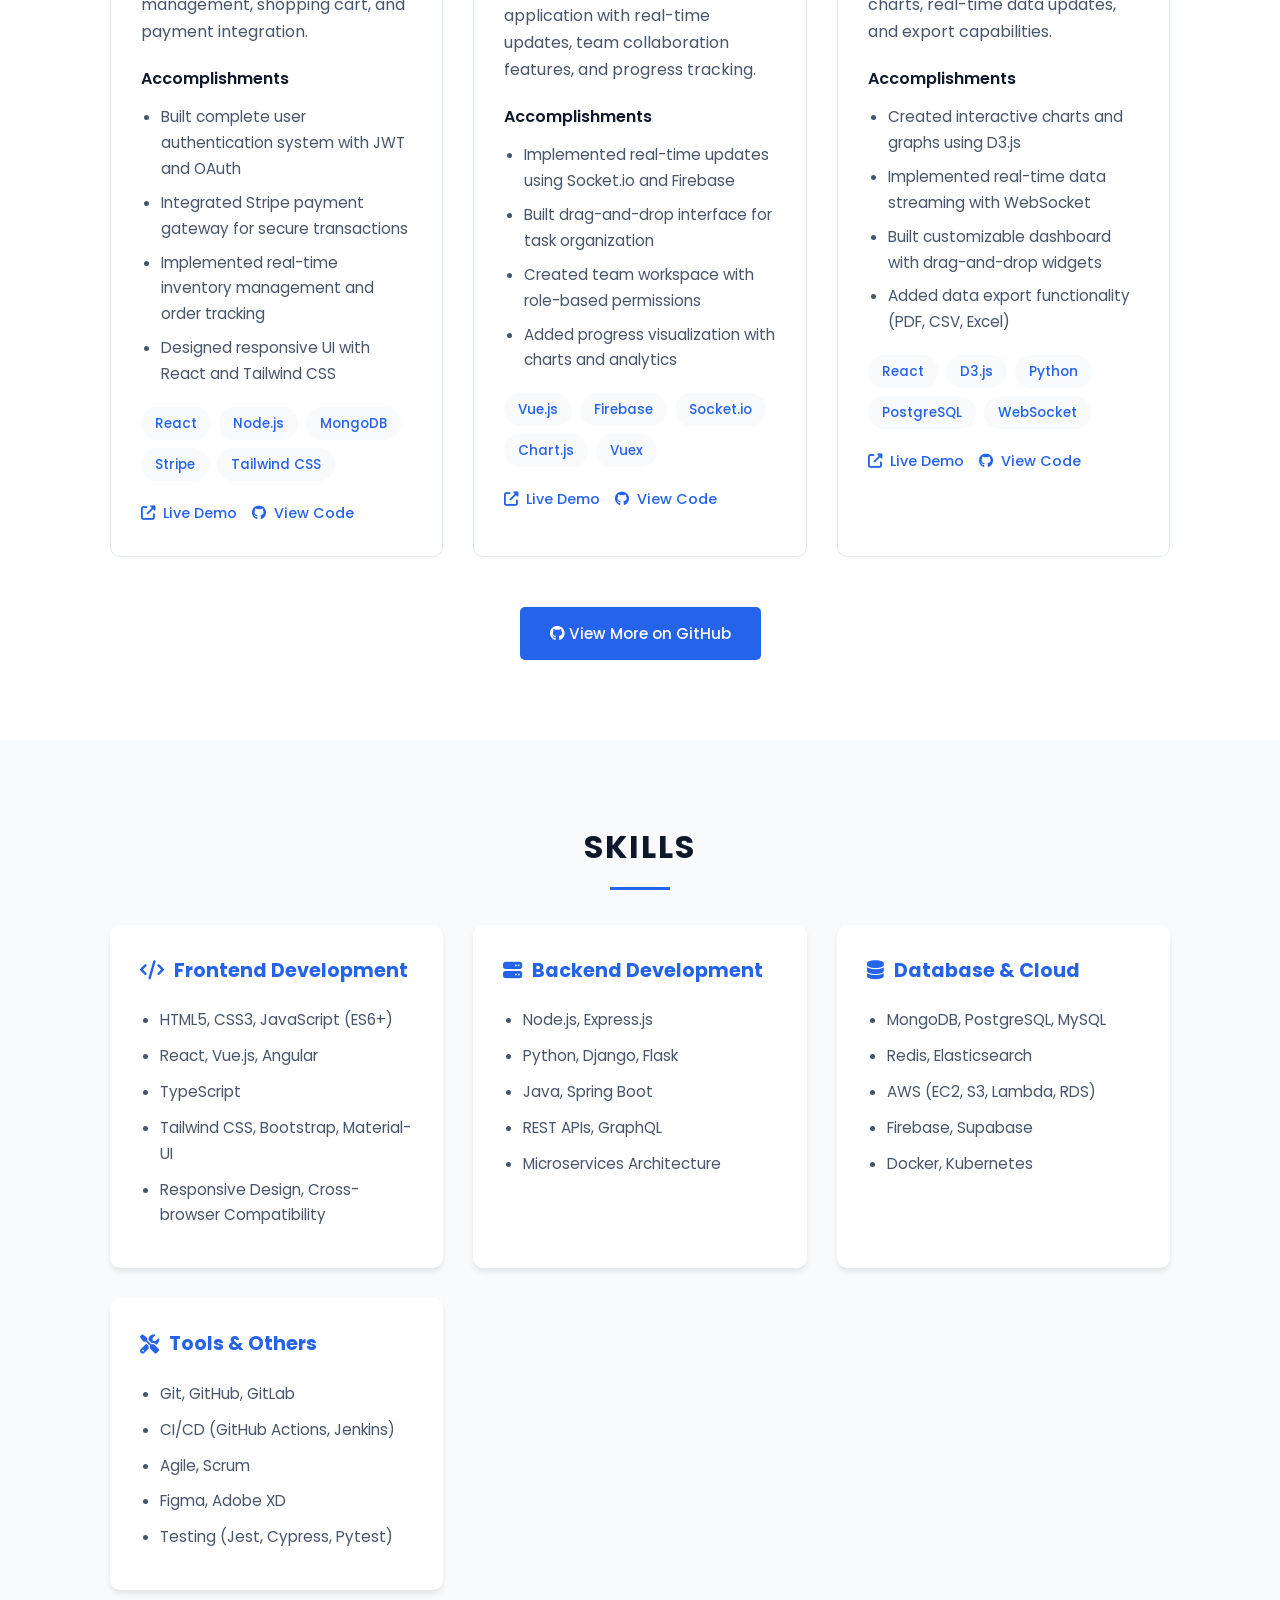
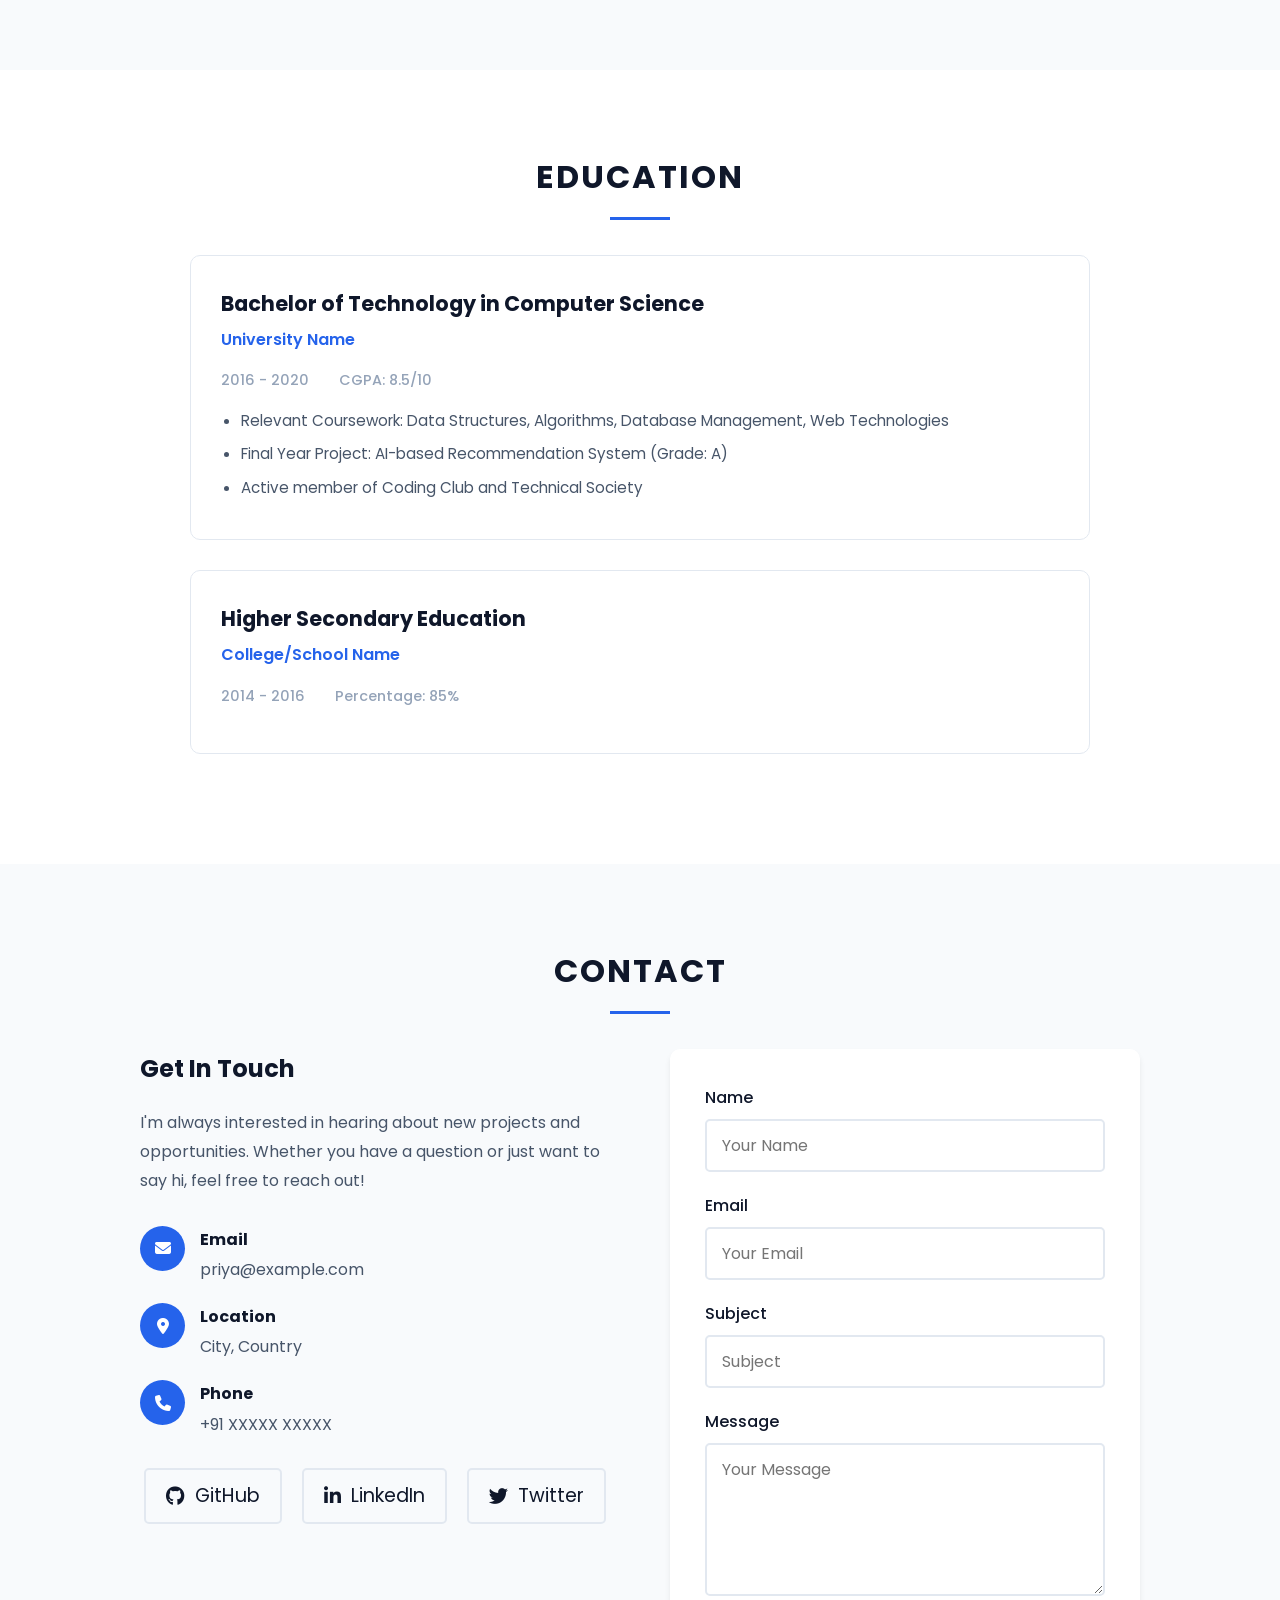
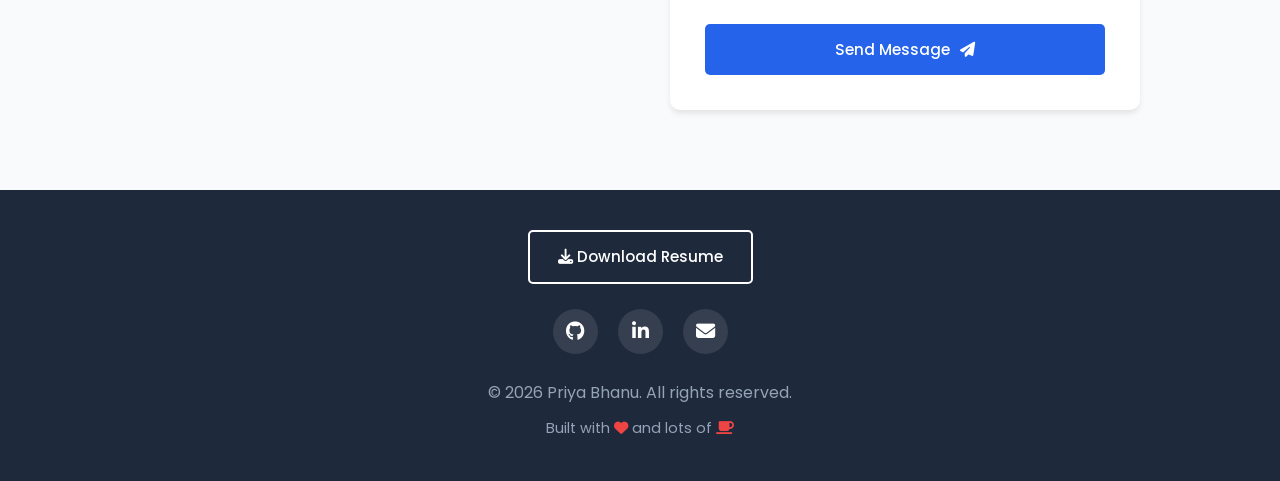
==== commit afadebe5: "portfolio with resume" ====
--- a/index.html
+++ b/index.html
@@ -10,7 +10,7 @@
     <!-- Google Fonts -->
     <link rel="preconnect" href="https://fonts.googleapis.com">
     <link rel="preconnect" href="https://fonts.gstatic.com" crossorigin>
-    <link href="https://fonts.googleapis.com/css2?family=Poppins:wght@300;400;500;600;700&family=Fira+Code:wght@400;500&display=swap" rel="stylesheet">
+    <link href="https://fonts.googleapis.com/css2?family=Poppins:wght@300;400;500;600;700;800&display=swap" rel="stylesheet">
     
     <!-- Font Awesome -->
     <link rel="stylesheet" href="https://cdnjs.cloudflare.com/ajax/libs/font-awesome/6.4.0/css/all.min.css">
@@ -27,12 +27,13 @@
                 <span class="hamburger"></span>
             </button>
             <ul class="nav-menu">
-                <li><a href="#home" class="nav-link">Home</a></li>
                 <li><a href="#about" class="nav-link">About</a></li>
+                <li><a href="#experience" class="nav-link">Experience</a></li>
+                <li><a href="#projects" class="nav-link">Projects</a></li>
                 <li><a href="#skills" class="nav-link">Skills</a></li>
-                <li><a href="#projects" class="nav-link">Projects</a></li>
-                <li><a href="#experience" class="nav-link">Experience</a></li>
+                <li><a href="#education" class="nav-link">Education</a></li>
                 <li><a href="#contact" class="nav-link">Contact</a></li>
+                <li><a href="assets/resume.pdf" download class="nav-link btn-resume">Resume <i class="fas fa-download"></i></a></li>
             </ul>
         </div>
     </nav>
@@ -41,127 +42,132 @@
     <section id="home" class="hero">
         <div class="container">
             <div class="hero-content">
-                <div class="hero-text">
-                    <p class="greeting">Hi, I'm</p>
-                    <h1 class="name">Priya Bhanu</h1>
-                    <h2 class="title">Software Developer</h2>
-                    <p class="description">I build exceptional digital experiences that combine elegant code with beautiful design.</p>
-                    <div class="hero-buttons">
-                        <a href="#projects" class="btn btn-primary">View My Work</a>
-                        <a href="#contact" class="btn btn-secondary">Get In Touch</a>
-                    </div>
-                    <div class="social-links">
-                        <a href="https://github.com/Priya-Bhanu07" target="_blank" aria-label="GitHub">
-                            <i class="fab fa-github"></i>
-                        </a>
-                        <a href="https://linkedin.com/in/priya-bhanu" target="_blank" aria-label="LinkedIn">
-                            <i class="fab fa-linkedin-in"></i>
-                        </a>
-                        <a href="mailto:priya@example.com" aria-label="Email">
-                            <i class="fas fa-envelope"></i>
-                        </a>
-                    </div>
-                </div>
-                <div class="hero-image">
-                    <div class="image-container">
-                        <div class="profile-placeholder">
-                            <i class="fas fa-user"></i>
-                        </div>
-                    </div>
-                </div>
-            </div>
-        </div>
-        <div class="scroll-indicator">
-            <a href="#about">
-                <i class="fas fa-chevron-down"></i>
-            </a>
+                <h1 class="hero-name">PRIYA BHANU</h1>
+                <p class="hero-tagline">Software Developer | Web Developer | Problem Solver</p>
+                <p class="hero-description">
+                    I build exceptional digital experiences that combine elegant code with beautiful design. 
+                    Passionate about creating innovative solutions and turning complex problems into simple, intuitive applications.
+                </p>
+                <div class="hero-buttons">
+                    <a href="#projects" class="btn btn-primary">View My Work</a>
+                    <a href="#contact" class="btn btn-secondary">Contact Me</a>
+                    <a href="assets/resume.pdf" download class="btn btn-outline">
+                        <i class="fas fa-download"></i> Download Resume
+                    </a>
+                </div>
+                <div class="social-links">
+                    <a href="https://github.com/Priya-Bhanu07" target="_blank" aria-label="GitHub">
+                        <i class="fab fa-github"></i>
+                    </a>
+                    <a href="https://linkedin.com/in/priya-bhanu" target="_blank" aria-label="LinkedIn">
+                        <i class="fab fa-linkedin-in"></i>
+                    </a>
+                    <a href="mailto:priya@example.com" aria-label="Email">
+                        <i class="fas fa-envelope"></i>
+                    </a>
+                </div>
+            </div>
         </div>
     </section>
 
     <!-- About Section -->
-    <section id="about" class="about section">
-        <div class="container">
-            <h2 class="section-title">About Me</h2>
+    <section id="about" class="section about">
+        <div class="container">
+            <h2 class="section-title">About</h2>
             <div class="about-content">
-                <div class="about-image">
-                    <div class="image-placeholder">
-                        <i class="fas fa-code"></i>
-                    </div>
-                </div>
                 <div class="about-text">
-                    <p>Hello! I'm Priya, a passionate software developer with a love for creating innovative solutions. I enjoy turning complex problems into simple, beautiful, and intuitive designs.</p>
-                    <p>My journey in tech started with curiosity about how things work on the web, and it has evolved into a career where I get to build impactful applications every day.</p>
-                    <p>When I'm not coding, you can find me exploring new technologies, contributing to open-source projects, or sharing knowledge with the developer community.</p>
-                    <div class="about-stats">
-                        <div class="stat-item">
-                            <span class="stat-number">3+</span>
-                            <span class="stat-label">Years Experience</span>
-                        </div>
-                        <div class="stat-item">
-                            <span class="stat-number">20+</span>
-                            <span class="stat-label">Projects Completed</span>
-                        </div>
-                        <div class="stat-item">
-                            <span class="stat-number">15+</span>
-                            <span class="stat-label">Technologies</span>
-                        </div>
-                    </div>
-                    <a href="#" class="btn btn-primary">Download Resume</a>
-                </div>
-            </div>
-        </div>
-    </section>
-
-    <!-- Skills Section -->
-    <section id="skills" class="skills section">
-        <div class="container">
-            <h2 class="section-title">Skills & Technologies</h2>
-            <div class="skills-content">
-                <div class="skill-category">
-                    <h3><i class="fas fa-code"></i> Frontend</h3>
-                    <div class="skill-items">
-                        <span class="skill-tag">HTML5</span>
-                        <span class="skill-tag">CSS3</span>
-                        <span class="skill-tag">JavaScript</span>
-                        <span class="skill-tag">React</span>
-                        <span class="skill-tag">Vue.js</span>
-                        <span class="skill-tag">TypeScript</span>
-                        <span class="skill-tag">Tailwind CSS</span>
-                        <span class="skill-tag">Bootstrap</span>
-                    </div>
-                </div>
-                <div class="skill-category">
-                    <h3><i class="fas fa-server"></i> Backend</h3>
-                    <div class="skill-items">
-                        <span class="skill-tag">Node.js</span>
-                        <span class="skill-tag">Python</span>
-                        <span class="skill-tag">Java</span>
-                        <span class="skill-tag">Express.js</span>
-                        <span class="skill-tag">Django</span>
-                        <span class="skill-tag">REST APIs</span>
-                        <span class="skill-tag">GraphQL</span>
-                    </div>
-                </div>
-                <div class="skill-category">
-                    <h3><i class="fas fa-database"></i> Database</h3>
-                    <div class="skill-items">
-                        <span class="skill-tag">MongoDB</span>
-                        <span class="skill-tag">PostgreSQL</span>
-                        <span class="skill-tag">MySQL</span>
-                        <span class="skill-tag">Redis</span>
-                        <span class="skill-tag">Firebase</span>
-                    </div>
-                </div>
-                <div class="skill-category">
-                    <h3><i class="fas fa-tools"></i> Tools & Others</h3>
-                    <div class="skill-items">
-                        <span class="skill-tag">Git</span>
-                        <span class="skill-tag">GitHub</span>
-                        <span class="skill-tag">Docker</span>
-                        <span class="skill-tag">AWS</span>
-                        <span class="skill-tag">CI/CD</span>
-                        <span class="skill-tag">Agile</span>
-                        <span class="skill-tag">Figma</span>
+                    <p>
+                        Hello! I'm Priya, a passionate software developer with expertise in building web applications 
+                        and solving complex problems. I enjoy turning ideas into reality through code.
+                    </p>
+                    <p>
+                        My journey in technology started with curiosity about how things work, and it has evolved 
+                        into a career where I get to build impactful applications every day. I'm constantly learning 
+                        new technologies and improving my skills.
+                    </p>
+                    <p>
+                        When I'm not coding, you can find me exploring new technologies, contributing to open-source 
+                        projects, or sharing knowledge with the developer community.
+                    </p>
+                    <div class="about-highlights">
+                        <div class="highlight-item">
+                            <i class="fas fa-code"></i>
+                            <span>3+ Years Experience</span>
+                        </div>
+                        <div class="highlight-item">
+                            <i class="fas fa-project-diagram"></i>
+                            <span>20+ Projects Completed</span>
+                        </div>
+                        <div class="highlight-item">
+                            <i class="fas fa-layer-group"></i>
+                            <span>15+ Technologies</span>
+                        </div>
+                    </div>
+                </div>
+            </div>
+        </div>
+    </section>
+
+    <!-- Experience Section -->
+    <section id="experience" class="section experience">
+        <div class="container">
+            <h2 class="section-title">Experience</h2>
+            <div class="timeline">
+                <div class="timeline-item">
+                    <div class="timeline-header">
+                        <h3>Senior Software Developer</h3>
+                        <span class="timeline-company">Tech Company Inc.</span>
+                        <span class="timeline-date">2023 - Present</span>
+                    </div>
+                    <ul class="timeline-details">
+                        <li>Leading development of scalable web applications using React, Node.js, and AWS</li>
+                        <li>Mentoring junior developers and conducting code reviews to ensure code quality</li>
+                        <li>Implementing CI/CD pipelines and best practices for deployment</li>
+                        <li>Collaborating with cross-functional teams to deliver high-quality products</li>
+                    </ul>
+                    <div class="timeline-tags">
+                        <span>React</span>
+                        <span>Node.js</span>
+                        <span>AWS</span>
+                        <span>MongoDB</span>
+                    </div>
+                </div>
+                <div class="timeline-item">
+                    <div class="timeline-header">
+                        <h3>Software Developer</h3>
+                        <span class="timeline-company">StartupXYZ</span>
+                        <span class="timeline-date">2021 - 2023</span>
+                    </div>
+                    <ul class="timeline-details">
+                        <li>Developed and maintained multiple client projects using Vue.js and Python</li>
+                        <li>Built RESTful APIs and integrated third-party services</li>
+                        <li>Optimized application performance resulting in 40% faster load times</li>
+                        <li>Participated in agile development processes and sprint planning</li>
+                    </ul>
+                    <div class="timeline-tags">
+                        <span>Vue.js</span>
+                        <span>Python</span>
+                        <span>PostgreSQL</span>
+                        <span>Docker</span>
+                    </div>
+                </div>
+                <div class="timeline-item">
+                    <div class="timeline-header">
+                        <h3>Junior Developer</h3>
+                        <span class="timeline-company">Web Solutions Ltd.</span>
+                        <span class="timeline-date">2020 - 2021</span>
+                    </div>
+                    <ul class="timeline-details">
+                        <li>Built responsive websites and web applications for various clients</li>
+                        <li>Fixed bugs and implemented new features based on requirements</li>
+                        <li>Learned industry best practices and agile development methodologies</li>
+                        <li>Collaborated with designers to implement UI/UX designs</li>
+                    </ul>
+                    <div class="timeline-tags">
+                        <span>JavaScript</span>
+                        <span>CSS</span>
+                        <span>Git</span>
+                        <span>Bootstrap</span>
                     </div>
                 </div>
             </div>
@@ -169,182 +175,194 @@
     </section>
 
     <!-- Projects Section -->
-    <section id="projects" class="projects section">
-        <div class="container">
-            <h2 class="section-title">Featured Projects</h2>
+    <section id="projects" class="section projects">
+        <div class="container">
+            <h2 class="section-title">Projects</h2>
             <div class="projects-grid">
                 <!-- Project 1 -->
                 <div class="project-card">
-                    <div class="project-image">
-                        <div class="image-placeholder">
-                            <i class="fas fa-laptop-code"></i>
-                        </div>
-                        <div class="project-overlay">
-                            <div class="project-links">
-                                <a href="#" target="_blank" aria-label="View Demo">
-                                    <i class="fas fa-external-link-alt"></i>
-                                </a>
-                                <a href="#" target="_blank" aria-label="View Code">
-                                    <i class="fab fa-github"></i>
-                                </a>
-                            </div>
-                        </div>
-                    </div>
-                    <div class="project-info">
-                        <h3 class="project-title">E-Commerce Platform</h3>
-                        <p class="project-description">A full-stack e-commerce solution with user authentication, product management, shopping cart, and payment integration.</p>
-                        <div class="project-tech">
-                            <span>React</span>
-                            <span>Node.js</span>
-                            <span>MongoDB</span>
-                            <span>Stripe</span>
-                        </div>
-                    </div>
-                </div>
+                    <h3 class="project-title">E-Commerce Platform</h3>
+                    <p class="project-description">
+                        A full-stack e-commerce solution with user authentication, product management, 
+                        shopping cart, and payment integration.
+                    </p>
+                    <div class="project-accomplishments">
+                        <h4>Accomplishments</h4>
+                        <ul>
+                            <li>Built complete user authentication system with JWT and OAuth</li>
+                            <li>Integrated Stripe payment gateway for secure transactions</li>
+                            <li>Implemented real-time inventory management and order tracking</li>
+                            <li>Designed responsive UI with React and Tailwind CSS</li>
+                        </ul>
+                    </div>
+                    <div class="project-tech">
+                        <span>React</span>
+                        <span>Node.js</span>
+                        <span>MongoDB</span>
+                        <span>Stripe</span>
+                        <span>Tailwind CSS</span>
+                    </div>
+                    <div class="project-links">
+                        <a href="#" target="_blank" class="btn-link">
+                            <i class="fas fa-external-link-alt"></i> Live Demo
+                        </a>
+                        <a href="https://github.com/Priya-Bhanu07" target="_blank" class="btn-link">
+                            <i class="fab fa-github"></i> View Code
+                        </a>
+                    </div>
+                </div>
+
                 <!-- Project 2 -->
                 <div class="project-card">
-                    <div class="project-image">
-                        <div class="image-placeholder">
-                            <i class="fas fa-mobile-alt"></i>
-                        </div>
-                        <div class="project-overlay">
-                            <div class="project-links">
-                                <a href="#" target="_blank" aria-label="View Demo">
-                                    <i class="fas fa-external-link-alt"></i>
-                                </a>
-                                <a href="#" target="_blank" aria-label="View Code">
-                                    <i class="fab fa-github"></i>
-                                </a>
-                            </div>
-                        </div>
-                    </div>
-                    <div class="project-info">
-                        <h3 class="project-title">Task Management App</h3>
-                        <p class="project-description">A collaborative task management application with real-time updates, team collaboration features, and progress tracking.</p>
-                        <div class="project-tech">
-                            <span>Vue.js</span>
-                            <span>Firebase</span>
-                            <span>Vuex</span>
-                            <span>Tailwind</span>
-                        </div>
-                    </div>
-                </div>
+                    <h3 class="project-title">Task Management App</h3>
+                    <p class="project-description">
+                        A collaborative task management application with real-time updates, 
+                        team collaboration features, and progress tracking.
+                    </p>
+                    <div class="project-accomplishments">
+                        <h4>Accomplishments</h4>
+                        <ul>
+                            <li>Implemented real-time updates using Socket.io and Firebase</li>
+                            <li>Built drag-and-drop interface for task organization</li>
+                            <li>Created team workspace with role-based permissions</li>
+                            <li>Added progress visualization with charts and analytics</li>
+                        </ul>
+                    </div>
+                    <div class="project-tech">
+                        <span>Vue.js</span>
+                        <span>Firebase</span>
+                        <span>Socket.io</span>
+                        <span>Chart.js</span>
+                        <span>Vuex</span>
+                    </div>
+                    <div class="project-links">
+                        <a href="#" target="_blank" class="btn-link">
+                            <i class="fas fa-external-link-alt"></i> Live Demo
+                        </a>
+                        <a href="https://github.com/Priya-Bhanu07" target="_blank" class="btn-link">
+                            <i class="fab fa-github"></i> View Code
+                        </a>
+                    </div>
+                </div>
+
                 <!-- Project 3 -->
                 <div class="project-card">
-                    <div class="project-image">
-                        <div class="image-placeholder">
-                            <i class="fas fa-chart-line"></i>
-                        </div>
-                        <div class="project-overlay">
-                            <div class="project-links">
-                                <a href="#" target="_blank" aria-label="View Demo">
-                                    <i class="fas fa-external-link-alt"></i>
-                                </a>
-                                <a href="#" target="_blank" aria-label="View Code">
-                                    <i class="fab fa-github"></i>
-                                </a>
-                            </div>
-                        </div>
-                    </div>
-                    <div class="project-info">
-                        <h3 class="project-title">Analytics Dashboard</h3>
-                        <p class="project-description">An interactive data visualization dashboard with customizable charts, real-time data updates, and export capabilities.</p>
-                        <div class="project-tech">
-                            <span>React</span>
-                            <span>D3.js</span>
-                            <span>Python</span>
-                            <span>PostgreSQL</span>
-                        </div>
-                    </div>
-                </div>
-                <!-- Project 4 -->
-                <div class="project-card">
-                    <div class="project-image">
-                        <div class="image-placeholder">
-                            <i class="fas fa-comments"></i>
-                        </div>
-                        <div class="project-overlay">
-                            <div class="project-links">
-                                <a href="#" target="_blank" aria-label="View Demo">
-                                    <i class="fas fa-external-link-alt"></i>
-                                </a>
-                                <a href="#" target="_blank" aria-label="View Code">
-                                    <i class="fab fa-github"></i>
-                                </a>
-                            </div>
-                        </div>
-                    </div>
-                    <div class="project-info">
-                        <h3 class="project-title">Chat Application</h3>
-                        <p class="project-description">A real-time messaging application with private chats, group conversations, file sharing, and end-to-end encryption.</p>
-                        <div class="project-tech">
-                            <span>Socket.io</span>
-                            <span>React</span>
-                            <span>Express</span>
-                            <span>Redis</span>
-                        </div>
+                    <h3 class="project-title">Analytics Dashboard</h3>
+                    <p class="project-description">
+                        An interactive data visualization dashboard with customizable charts, 
+                        real-time data updates, and export capabilities.
+                    </p>
+                    <div class="project-accomplishments">
+                        <h4>Accomplishments</h4>
+                        <ul>
+                            <li>Created interactive charts and graphs using D3.js</li>
+                            <li>Implemented real-time data streaming with WebSocket</li>
+                            <li>Built customizable dashboard with drag-and-drop widgets</li>
+                            <li>Added data export functionality (PDF, CSV, Excel)</li>
+                        </ul>
+                    </div>
+                    <div class="project-tech">
+                        <span>React</span>
+                        <span>D3.js</span>
+                        <span>Python</span>
+                        <span>PostgreSQL</span>
+                        <span>WebSocket</span>
+                    </div>
+                    <div class="project-links">
+                        <a href="#" target="_blank" class="btn-link">
+                            <i class="fas fa-external-link-alt"></i> Live Demo
+                        </a>
+                        <a href="https://github.com/Priya-Bhanu07" target="_blank" class="btn-link">
+                            <i class="fab fa-github"></i> View Code
+                        </a>
                     </div>
                 </div>
             </div>
             <div class="projects-cta">
-                <a href="https://github.com/Priya-Bhanu07" target="_blank" class="btn btn-secondary">
+                <a href="https://github.com/Priya-Bhanu07" target="_blank" class="btn btn-primary">
                     <i class="fab fa-github"></i> View More on GitHub
                 </a>
             </div>
         </div>
     </section>
 
-    <!-- Experience Section -->
-    <section id="experience" class="experience section">
-        <div class="container">
-            <h2 class="section-title">Experience</h2>
-            <div class="timeline">
-                <div class="timeline-item">
-                    <div class="timeline-dot"></div>
-                    <div class="timeline-content">
-                        <div class="timeline-header">
-                            <h3>Senior Software Developer</h3>
-                            <span class="timeline-company">Tech Company Inc.</span>
-                        </div>
-                        <span class="timeline-date">2023 - Present</span>
-                        <p>Leading development of scalable web applications, mentoring junior developers, and implementing best practices for code quality and performance.</p>
-                        <div class="timeline-tags">
-                            <span>React</span>
-                            <span>Node.js</span>
-                            <span>AWS</span>
-                        </div>
-                    </div>
-                </div>
-                <div class="timeline-item">
-                    <div class="timeline-dot"></div>
-                    <div class="timeline-content">
-                        <div class="timeline-header">
-                            <h3>Software Developer</h3>
-                            <span class="timeline-company">StartupXYZ</span>
-                        </div>
-                        <span class="timeline-date">2021 - 2023</span>
-                        <p>Developed and maintained multiple client projects, collaborated with cross-functional teams, and contributed to architecture decisions.</p>
-                        <div class="timeline-tags">
-                            <span>Vue.js</span>
-                            <span>Python</span>
-                            <span>PostgreSQL</span>
-                        </div>
-                    </div>
-                </div>
-                <div class="timeline-item">
-                    <div class="timeline-dot"></div>
-                    <div class="timeline-content">
-                        <div class="timeline-header">
-                            <h3>Junior Developer</h3>
-                            <span class="timeline-company">Web Solutions Ltd.</span>
-                        </div>
-                        <span class="timeline-date">2020 - 2021</span>
-                        <p>Built responsive websites, fixed bugs, and implemented new features. Learned industry best practices and agile development methodologies.</p>
-                        <div class="timeline-tags">
-                            <span>JavaScript</span>
-                            <span>CSS</span>
-                            <span>Git</span>
-                        </div>
+    <!-- Skills Section -->
+    <section id="skills" class="section skills">
+        <div class="container">
+            <h2 class="section-title">Skills</h2>
+            <div class="skills-content">
+                <div class="skill-category">
+                    <h3><i class="fas fa-code"></i> Frontend Development</h3>
+                    <ul class="skill-list">
+                        <li>HTML5, CSS3, JavaScript (ES6+)</li>
+                        <li>React, Vue.js, Angular</li>
+                        <li>TypeScript</li>
+                        <li>Tailwind CSS, Bootstrap, Material-UI</li>
+                        <li>Responsive Design, Cross-browser Compatibility</li>
+                    </ul>
+                </div>
+                <div class="skill-category">
+                    <h3><i class="fas fa-server"></i> Backend Development</h3>
+                    <ul class="skill-list">
+                        <li>Node.js, Express.js</li>
+                        <li>Python, Django, Flask</li>
+                        <li>Java, Spring Boot</li>
+                        <li>REST APIs, GraphQL</li>
+                        <li>Microservices Architecture</li>
+                    </ul>
+                </div>
+                <div class="skill-category">
+                    <h3><i class="fas fa-database"></i> Database & Cloud</h3>
+                    <ul class="skill-list">
+                        <li>MongoDB, PostgreSQL, MySQL</li>
+                        <li>Redis, Elasticsearch</li>
+                        <li>AWS (EC2, S3, Lambda, RDS)</li>
+                        <li>Firebase, Supabase</li>
+                        <li>Docker, Kubernetes</li>
+                    </ul>
+                </div>
+                <div class="skill-category">
+                    <h3><i class="fas fa-tools"></i> Tools & Others</h3>
+                    <ul class="skill-list">
+                        <li>Git, GitHub, GitLab</li>
+                        <li>CI/CD (GitHub Actions, Jenkins)</li>
+                        <li>Agile, Scrum</li>
+                        <li>Figma, Adobe XD</li>
+                        <li>Testing (Jest, Cypress, Pytest)</li>
+                    </ul>
+                </div>
+            </div>
+        </div>
+    </section>
+
+    <!-- Education Section -->
+    <section id="education" class="section education">
+        <div class="container">
+            <h2 class="section-title">Education</h2>
+            <div class="education-content">
+                <div class="education-item">
+                    <div class="education-header">
+                        <h3>Bachelor of Technology in Computer Science</h3>
+                        <span class="education-university">University Name</span>
+                    </div>
+                    <div class="education-details">
+                        <span class="education-year">2016 - 2020</span>
+                        <span class="education-grade">CGPA: 8.5/10</span>
+                    </div>
+                    <ul class="education-highlights">
+                        <li>Relevant Coursework: Data Structures, Algorithms, Database Management, Web Technologies</li>
+                        <li>Final Year Project: AI-based Recommendation System (Grade: A)</li>
+                        <li>Active member of Coding Club and Technical Society</li>
+                    </ul>
+                </div>
+                <div class="education-item">
+                    <div class="education-header">
+                        <h3>Higher Secondary Education</h3>
+                        <span class="education-university">College/School Name</span>
+                    </div>
+                    <div class="education-details">
+                        <span class="education-year">2014 - 2016</span>
+                        <span class="education-grade">Percentage: 85%</span>
                     </div>
                 </div>
             </div>
@@ -352,49 +370,72 @@
     </section>
 
     <!-- Contact Section -->
-    <section id="contact" class="contact section">
-        <div class="container">
-            <h2 class="section-title">Get In Touch</h2>
+    <section id="contact" class="section contact">
+        <div class="container">
+            <h2 class="section-title">Contact</h2>
             <div class="contact-content">
                 <div class="contact-info">
-                    <h3>Let's work together</h3>
-                    <p>I'm always interested in hearing about new projects and opportunities. Whether you have a question or just want to say hi, feel free to reach out!</p>
+                    <h3>Get In Touch</h3>
+                    <p>
+                        I'm always interested in hearing about new projects and opportunities. 
+                        Whether you have a question or just want to say hi, feel free to reach out!
+                    </p>
                     <div class="contact-details">
                         <div class="contact-item">
                             <i class="fas fa-envelope"></i>
-                            <span>priya@example.com</span>
+                            <div>
+                                <strong>Email</strong>
+                                <p>priya@example.com</p>
+                            </div>
                         </div>
                         <div class="contact-item">
                             <i class="fas fa-map-marker-alt"></i>
-                            <span>Location, Country</span>
+                            <div>
+                                <strong>Location</strong>
+                                <p>City, Country</p>
+                            </div>
+                        </div>
+                        <div class="contact-item">
+                            <i class="fas fa-phone"></i>
+                            <div>
+                                <strong>Phone</strong>
+                                <p>+91 XXXXX XXXXX</p>
+                            </div>
                         </div>
                     </div>
                     <div class="social-links social-links-large">
                         <a href="https://github.com/Priya-Bhanu07" target="_blank" aria-label="GitHub">
                             <i class="fab fa-github"></i>
+                            <span>GitHub</span>
                         </a>
                         <a href="https://linkedin.com/in/priya-bhanu" target="_blank" aria-label="LinkedIn">
                             <i class="fab fa-linkedin-in"></i>
+                            <span>LinkedIn</span>
                         </a>
                         <a href="https://twitter.com/priya_bhanu" target="_blank" aria-label="Twitter">
                             <i class="fab fa-twitter"></i>
+                            <span>Twitter</span>
                         </a>
                     </div>
                 </div>
                 <form class="contact-form" id="contactForm">
                     <div class="form-group">
+                        <label for="name">Name</label>
                         <input type="text" id="name" name="name" placeholder="Your Name" required>
                     </div>
                     <div class="form-group">
+                        <label for="email">Email</label>
                         <input type="email" id="email" name="email" placeholder="Your Email" required>
                     </div>
                     <div class="form-group">
+                        <label for="subject">Subject</label>
                         <input type="text" id="subject" name="subject" placeholder="Subject" required>
                     </div>
                     <div class="form-group">
+                        <label for="message">Message</label>
                         <textarea id="message" name="message" rows="5" placeholder="Your Message" required></textarea>
                     </div>
-                    <button type="submit" class="btn btn-primary">
+                    <button type="submit" class="btn btn-primary btn-full">
                         <span>Send Message</span>
                         <i class="fas fa-paper-plane"></i>
                     </button>
@@ -407,8 +448,18 @@
     <footer class="footer">
         <div class="container">
             <div class="footer-content">
-                <p>&copy; 2026 Priya Bhanu. All rights reserved.</p>
-                <p>Built with <i class="fas fa-heart"></i> and lots of <i class="fas fa-coffee"></i></p>
+                <div class="footer-resume">
+                    <a href="assets/resume.pdf" download class="btn btn-outline-light">
+                        <i class="fas fa-download"></i> Download Resume
+                    </a>
+                </div>
+                <div class="footer-social">
+                    <a href="https://github.com/Priya-Bhanu07" target="_blank"><i class="fab fa-github"></i></a>
+                    <a href="https://linkedin.com/in/priya-bhanu" target="_blank"><i class="fab fa-linkedin-in"></i></a>
+                    <a href="mailto:priya@example.com"><i class="fas fa-envelope"></i></a>
+                </div>
+                <p class="copyright">&copy; 2026 Priya Bhanu. All rights reserved.</p>
+                <p class="footer-note">Built with <i class="fas fa-heart"></i> and lots of <i class="fas fa-coffee"></i></p>
             </div>
         </div>
     </footer>
--- a/assets/css/style.css
+++ b/assets/css/style.css
@@ -2,24 +2,22 @@
    CSS Variables
    =================================== */
 :root {
-    --primary-color: #6366f1;
-    --primary-dark: #4f46e5;
-    --secondary-color: #ec4899;
-    --text-primary: #1f2937;
-    --text-secondary: #6b7280;
-    --text-light: #9ca3af;
+    --primary-color: #2563eb;
+    --primary-dark: #1d4ed8;
+    --secondary-color: #64748b;
+    --text-primary: #0f172a;
+    --text-secondary: #475569;
+    --text-light: #94a3b8;
     --bg-primary: #ffffff;
-    --bg-secondary: #f9fafb;
-    --bg-dark: #111827;
-    --border-color: #e5e7eb;
+    --bg-secondary: #f8fafc;
+    --bg-dark: #1e293b;
+    --border-color: #e2e8f0;
     --shadow-sm: 0 1px 2px 0 rgba(0, 0, 0, 0.05);
     --shadow-md: 0 4px 6px -1px rgba(0, 0, 0, 0.1);
     --shadow-lg: 0 10px 15px -3px rgba(0, 0, 0, 0.1);
     --shadow-xl: 0 20px 25px -5px rgba(0, 0, 0, 0.1);
-    --gradient-primary: linear-gradient(135deg, #6366f1 0%, #ec4899 100%);
     --transition: all 0.3s ease;
     --font-main: 'Poppins', sans-serif;
-    --font-mono: 'Fira Code', monospace;
 }
 
 /* ===================================
@@ -39,7 +37,7 @@
 body {
     font-family: var(--font-main);
     color: var(--text-primary);
-    line-height: 1.6;
+    line-height: 1.7;
     overflow-x: hidden;
 }
 
@@ -60,20 +58,22 @@
 }
 
 .container {
-    max-width: 1200px;
+    max-width: 1100px;
     margin: 0 auto;
     padding: 0 20px;
 }
 
 .section {
-    padding: 100px 0;
+    padding: 80px 0;
 }
 
 .section-title {
-    font-size: 2.5rem;
+    font-size: 2rem;
     font-weight: 700;
     text-align: center;
-    margin-bottom: 60px;
+    margin-bottom: 50px;
+    text-transform: uppercase;
+    letter-spacing: 2px;
     position: relative;
 }
 
@@ -83,10 +83,9 @@
     bottom: -15px;
     left: 50%;
     transform: translateX(-50%);
-    width: 80px;
-    height: 4px;
-    background: var(--gradient-primary);
-    border-radius: 2px;
+    width: 60px;
+    height: 3px;
+    background: var(--primary-color);
 }
 
 /* ===================================
@@ -94,36 +93,65 @@
    =================================== */
 .btn {
     display: inline-block;
-    padding: 14px 32px;
-    border-radius: 50px;
+    padding: 12px 28px;
+    border-radius: 5px;
     font-weight: 500;
-    font-size: 1rem;
+    font-size: 0.95rem;
     cursor: pointer;
     transition: var(--transition);
-    border: none;
+    border: 2px solid transparent;
     font-family: var(--font-main);
 }
 
 .btn-primary {
-    background: var(--gradient-primary);
-    color: white;
-    box-shadow: var(--shadow-md);
-}
-
-.btn-primary:hover {
-    transform: translateY(-3px);
-    box-shadow: var(--shadow-lg);
-}
-
-.btn-secondary {
-    background: transparent;
-    color: var(--primary-color);
-    border: 2px solid var(--primary-color);
-}
-
-.btn-secondary:hover {
     background: var(--primary-color);
     color: white;
+}
+
+.btn-primary:hover {
+    background: var(--primary-dark);
+    transform: translateY(-2px);
+    box-shadow: var(--shadow-md);
+}
+
+.btn-secondary {
+    background: var(--text-primary);
+    color: white;
+}
+
+.btn-secondary:hover {
+    background: var(--text-secondary);
+    transform: translateY(-2px);
+}
+
+.btn-outline {
+    background: transparent;
+    color: var(--primary-color);
+    border: 2px solid var(--primary-color);
+}
+
+.btn-outline:hover {
+    background: var(--primary-color);
+    color: white;
+}
+
+.btn-outline-light {
+    background: transparent;
+    color: white;
+    border: 2px solid white;
+}
+
+.btn-outline-light:hover {
+    background: white;
+    color: var(--text-primary);
+}
+
+.btn-full {
+    width: 100%;
+    display: flex;
+    align-items: center;
+    justify-content: center;
+    gap: 10px;
 }
 
 /* ===================================
@@ -134,8 +162,7 @@
     top: 0;
     left: 0;
     width: 100%;
-    background: rgba(255, 255, 255, 0.95);
-    backdrop-filter: blur(10px);
+    background: rgba(255, 255, 255, 0.98);
     box-shadow: var(--shadow-sm);
     z-index: 1000;
     padding: 15px 0;
@@ -148,22 +175,25 @@
 }
 
 .logo {
-    font-size: 1.8rem;
+    font-size: 1.5rem;
     font-weight: 700;
-    background: var(--gradient-primary);
-    -webkit-background-clip: text;
-    -webkit-text-fill-color: transparent;
-    background-clip: text;
+    color: var(--primary-color);
+    text-transform: uppercase;
+    letter-spacing: 2px;
 }
 
 .nav-menu {
     display: flex;
-    gap: 35px;
+    gap: 25px;
+    align-items: center;
 }
 
 .nav-link {
     font-weight: 500;
     color: var(--text-primary);
+    font-size: 0.9rem;
+    text-transform: uppercase;
+    letter-spacing: 0.5px;
     position: relative;
 }
 
@@ -174,7 +204,7 @@
     left: 0;
     width: 0;
     height: 2px;
-    background: var(--gradient-primary);
+    background: var(--primary-color);
     transition: var(--transition);
 }
 
@@ -185,6 +215,22 @@
 
 .nav-link:hover {
     color: var(--primary-color);
+}
+
+.btn-resume {
+    background: var(--primary-color);
+    color: white;
+    padding: 8px 18px;
+    border-radius: 5px;
+}
+
+.btn-resume::after {
+    display: none;
+}
+
+.btn-resume:hover {
+    background: var(--primary-dark);
+    color: white;
 }
 
 .nav-toggle {
@@ -229,72 +275,51 @@
     min-height: 100vh;
     display: flex;
     align-items: center;
+    justify-content: center;
     background: var(--bg-secondary);
     padding-top: 80px;
-    position: relative;
-    overflow: hidden;
-}
-
-.hero::before {
-    content: '';
-    position: absolute;
-    top: -50%;
-    right: -20%;
-    width: 800px;
-    height: 800px;
-    background: radial-gradient(circle, rgba(99, 102, 241, 0.1) 0%, transparent 70%);
-    border-radius: 50%;
+    text-align: center;
 }
 
 .hero-content {
-    display: grid;
-    grid-template-columns: 1fr 1fr;
-    gap: 60px;
-    align-items: center;
-    width: 100%;
-}
-
-.greeting {
+    max-width: 800px;
+}
+
+.hero-name {
+    font-size: 3.5rem;
+    font-weight: 800;
+    text-transform: uppercase;
+    letter-spacing: 3px;
+    margin-bottom: 15px;
+    color: var(--text-primary);
+}
+
+.hero-tagline {
     font-size: 1.2rem;
     color: var(--primary-color);
     font-weight: 500;
-    margin-bottom: 10px;
-}
-
-.name {
-    font-size: 4rem;
-    font-weight: 700;
-    line-height: 1.1;
-    margin-bottom: 15px;
-    background: var(--gradient-primary);
-    -webkit-background-clip: text;
-    -webkit-text-fill-color: transparent;
-    background-clip: text;
-}
-
-.title {
-    font-size: 2rem;
-    color: var(--text-secondary);
-    font-weight: 500;
-    margin-bottom: 20px;
-}
-
-.description {
+    margin-bottom: 20px;
+}
+
+.hero-description {
     font-size: 1.1rem;
     color: var(--text-secondary);
     margin-bottom: 30px;
-    max-width: 500px;
+    line-height: 1.8;
 }
 
 .hero-buttons {
     display: flex;
     gap: 15px;
+    justify-content: center;
+    flex-wrap: wrap;
     margin-bottom: 30px;
 }
 
 .social-links {
     display: flex;
     gap: 15px;
+    justify-content: center;
 }
 
 .social-links a {
@@ -312,71 +337,11 @@
 }
 
 .social-links a:hover {
-    background: var(--gradient-primary);
+    background: var(--primary-color);
     color: white;
     transform: translateY(-3px);
 }
 
-.hero-image {
-    display: flex;
-    justify-content: center;
-    align-items: center;
-}
-
-.image-container {
-    position: relative;
-    width: 350px;
-    height: 350px;
-}
-
-.profile-placeholder {
-    width: 100%;
-    height: 100%;
-    border-radius: 50%;
-    background: var(--gradient-primary);
-    display: flex;
-    align-items: center;
-    justify-content: center;
-    font-size: 8rem;
-    color: white;
-    box-shadow: var(--shadow-xl);
-    animation: float 3s ease-in-out infinite;
-}
-
-@keyframes float {
-    0%, 100% {
-        transform: translateY(0);
-    }
-    50% {
-        transform: translateY(-20px);
-    }
-}
-
-.scroll-indicator {
-    position: absolute;
-    bottom: 30px;
-    left: 50%;
-    transform: translateX(-50%);
-    animation: bounce 2s infinite;
-}
-
-.scroll-indicator a {
-    color: var(--text-secondary);
-    font-size: 1.5rem;
-}
-
-@keyframes bounce {
-    0%, 20%, 50%, 80%, 100% {
-        transform: translateX(-50%) translateY(0);
-    }
-    40% {
-        transform: translateX(-50%) translateY(-10px);
-    }
-    60% {
-        transform: translateX(-50%) translateY(-5px);
-    }
-}
-
 /* ===================================
    About Section
    =================================== */
@@ -385,59 +350,225 @@
 }
 
 .about-content {
-    display: grid;
-    grid-template-columns: 1fr 1.5fr;
-    gap: 60px;
-    align-items: center;
-}
-
-.about-image {
-    display: flex;
-    justify-content: center;
-}
-
-.image-placeholder {
-    width: 300px;
-    height: 300px;
-    border-radius: 20px;
-    background: var(--gradient-primary);
-    display: flex;
-    align-items: center;
-    justify-content: center;
-    font-size: 6rem;
-    color: white;
-    box-shadow: var(--shadow-xl);
+    max-width: 800px;
+    margin: 0 auto;
 }
 
 .about-text p {
     color: var(--text-secondary);
     margin-bottom: 20px;
     font-size: 1.05rem;
-}
-
-.about-stats {
-    display: flex;
+    text-align: center;
+}
+
+.about-highlights {
+    display: flex;
+    justify-content: center;
     gap: 40px;
-    margin: 30px 0;
-}
-
-.stat-item {
+    margin-top: 40px;
+    flex-wrap: wrap;
+}
+
+.highlight-item {
+    display: flex;
+    align-items: center;
+    gap: 10px;
+    color: var(--text-primary);
+    font-weight: 500;
+}
+
+.highlight-item i {
+    color: var(--primary-color);
+    font-size: 1.5rem;
+}
+
+/* ===================================
+   Experience Section
+   =================================== */
+.experience {
+    background: var(--bg-secondary);
+}
+
+.timeline {
+    max-width: 900px;
+    margin: 0 auto;
+}
+
+.timeline-item {
+    background: var(--bg-primary);
+    padding: 30px;
+    border-radius: 10px;
+    box-shadow: var(--shadow-md);
+    margin-bottom: 30px;
+    border-left: 4px solid var(--primary-color);
+    transition: var(--transition);
+}
+
+.timeline-item:hover {
+    box-shadow: var(--shadow-xl);
+    transform: translateX(5px);
+}
+
+.timeline-header {
+    margin-bottom: 20px;
+}
+
+.timeline-header h3 {
+    font-size: 1.3rem;
+    color: var(--text-primary);
+    margin-bottom: 5px;
+}
+
+.timeline-company {
+    display: inline-block;
+    color: var(--primary-color);
+    font-weight: 600;
+    margin-bottom: 8px;
+}
+
+.timeline-date {
+    display: inline-block;
+    color: var(--text-light);
+    font-size: 0.9rem;
+    font-weight: 500;
+}
+
+.timeline-details {
+    margin-bottom: 20px;
+}
+
+.timeline-details li {
+    color: var(--text-secondary);
+    margin-bottom: 10px;
+    padding-left: 20px;
+    position: relative;
+}
+
+.timeline-details li::before {
+    content: '•';
+    position: absolute;
+    left: 0;
+    color: var(--primary-color);
+    font-weight: bold;
+}
+
+.timeline-tags {
+    display: flex;
+    flex-wrap: wrap;
+    gap: 8px;
+}
+
+.timeline-tags span {
+    padding: 5px 14px;
+    background: var(--bg-secondary);
+    border-radius: 20px;
+    font-size: 0.85rem;
+    color: var(--text-secondary);
+    font-weight: 500;
+}
+
+/* ===================================
+   Projects Section
+   =================================== */
+.projects {
+    background: var(--bg-primary);
+}
+
+.projects-grid {
+    display: grid;
+    grid-template-columns: repeat(auto-fit, minmax(320px, 1fr));
+    gap: 30px;
+    margin-bottom: 50px;
+}
+
+.project-card {
+    background: var(--bg-primary);
+    border: 1px solid var(--border-color);
+    border-radius: 10px;
+    padding: 30px;
+    transition: var(--transition);
+}
+
+.project-card:hover {
+    box-shadow: var(--shadow-xl);
+    border-color: var(--primary-color);
+    transform: translateY(-5px);
+}
+
+.project-title {
+    font-size: 1.4rem;
+    color: var(--text-primary);
+    margin-bottom: 15px;
+    font-weight: 600;
+}
+
+.project-description {
+    color: var(--text-secondary);
+    font-size: 1rem;
+    margin-bottom: 20px;
+    line-height: 1.7;
+}
+
+.project-accomplishments {
+    margin-bottom: 20px;
+}
+
+.project-accomplishments h4 {
+    font-size: 1rem;
+    color: var(--text-primary);
+    margin-bottom: 12px;
+    font-weight: 600;
+}
+
+.project-accomplishments ul {
+    list-style: disc;
+    padding-left: 20px;
+}
+
+.project-accomplishments li {
+    color: var(--text-secondary);
+    margin-bottom: 8px;
+    font-size: 0.95rem;
+}
+
+.project-tech {
+    display: flex;
+    flex-wrap: wrap;
+    gap: 8px;
+    margin-bottom: 20px;
+}
+
+.project-tech span {
+    padding: 5px 14px;
+    background: var(--bg-secondary);
+    border-radius: 20px;
+    font-size: 0.85rem;
+    color: var(--primary-color);
+    font-weight: 500;
+}
+
+.project-links {
+    display: flex;
+    gap: 15px;
+}
+
+.btn-link {
+    display: inline-flex;
+    align-items: center;
+    gap: 8px;
+    color: var(--primary-color);
+    font-weight: 500;
+    font-size: 0.9rem;
+    transition: var(--transition);
+}
+
+.btn-link:hover {
+    color: var(--primary-dark);
+    text-decoration: underline;
+}
+
+.projects-cta {
     text-align: center;
-}
-
-.stat-number {
-    display: block;
-    font-size: 2.5rem;
-    font-weight: 700;
-    background: var(--gradient-primary);
-    -webkit-background-clip: text;
-    -webkit-text-fill-color: transparent;
-    background-clip: text;
-}
-
-.stat-label {
-    color: var(--text-secondary);
-    font-size: 0.9rem;
 }
 
 /* ===================================
@@ -456,7 +587,7 @@
 .skill-category {
     background: var(--bg-primary);
     padding: 30px;
-    border-radius: 15px;
+    border-radius: 10px;
     box-shadow: var(--shadow-md);
     transition: var(--transition);
 }
@@ -467,7 +598,7 @@
 }
 
 .skill-category h3 {
-    font-size: 1.3rem;
+    font-size: 1.2rem;
     margin-bottom: 20px;
     display: flex;
     align-items: center;
@@ -475,257 +606,101 @@
     color: var(--primary-color);
 }
 
-.skill-items {
-    display: flex;
+.skill-list {
+    list-style: disc;
+    padding-left: 20px;
+}
+
+.skill-list li {
+    color: var(--text-secondary);
+    margin-bottom: 10px;
+    font-size: 0.95rem;
+}
+
+/* ===================================
+   Education Section
+   =================================== */
+.education {
+    background: var(--bg-primary);
+}
+
+.education-content {
+    max-width: 900px;
+    margin: 0 auto;
+}
+
+.education-item {
+    background: var(--bg-primary);
+    border: 1px solid var(--border-color);
+    border-radius: 10px;
+    padding: 30px;
+    margin-bottom: 30px;
+    transition: var(--transition);
+}
+
+.education-item:hover {
+    box-shadow: var(--shadow-xl);
+    border-color: var(--primary-color);
+}
+
+.education-header {
+    margin-bottom: 15px;
+}
+
+.education-header h3 {
+    font-size: 1.3rem;
+    color: var(--text-primary);
+    margin-bottom: 5px;
+}
+
+.education-university {
+    display: inline-block;
+    color: var(--primary-color);
+    font-weight: 600;
+}
+
+.education-details {
+    display: flex;
+    gap: 30px;
+    margin-bottom: 15px;
     flex-wrap: wrap;
-    gap: 10px;
-}
-
-.skill-tag {
-    padding: 8px 16px;
-    background: var(--bg-secondary);
-    border-radius: 20px;
-    font-size: 0.9rem;
-    color: var(--text-secondary);
-    font-family: var(--font-mono);
-    transition: var(--transition);
-}
-
-.skill-tag:hover {
-    background: var(--gradient-primary);
-    color: white;
-}
-
-/* ===================================
-   Projects Section
-   =================================== */
-.projects {
-    background: var(--bg-primary);
-}
-
-.projects-grid {
-    display: grid;
-    grid-template-columns: repeat(auto-fit, minmax(300px, 1fr));
-    gap: 30px;
-    margin-bottom: 50px;
-}
-
-.project-card {
-    background: var(--bg-primary);
-    border-radius: 15px;
-    overflow: hidden;
-    box-shadow: var(--shadow-md);
-    transition: var(--transition);
-}
-
-.project-card:hover {
-    transform: translateY(-10px);
-    box-shadow: var(--shadow-xl);
-}
-
-.project-image {
-    position: relative;
-    height: 200px;
-    overflow: hidden;
-}
-
-.project-image .image-placeholder {
-    width: 100%;
-    height: 100%;
-    border-radius: 0;
-    font-size: 4rem;
-}
-
-.project-overlay {
-    position: absolute;
-    top: 0;
-    left: 0;
-    width: 100%;
-    height: 100%;
-    background: rgba(99, 102, 241, 0.9);
-    display: flex;
-    align-items: center;
-    justify-content: center;
-    opacity: 0;
-    transition: var(--transition);
-}
-
-.project-card:hover .project-overlay {
-    opacity: 1;
-}
-
-.project-links {
-    display: flex;
-    gap: 15px;
-}
-
-.project-links a {
-    width: 50px;
-    height: 50px;
-    border-radius: 50%;
-    background: white;
-    display: flex;
-    align-items: center;
-    justify-content: center;
-    font-size: 1.2rem;
-    color: var(--primary-color);
-    transition: var(--transition);
-}
-
-.project-links a:hover {
-    background: var(--text-primary);
-    color: white;
-}
-
-.project-info {
-    padding: 25px;
-}
-
-.project-title {
-    font-size: 1.3rem;
-    margin-bottom: 10px;
-    color: var(--text-primary);
-}
-
-.project-description {
-    color: var(--text-secondary);
-    font-size: 0.95rem;
-    margin-bottom: 15px;
-    line-height: 1.6;
-}
-
-.project-tech {
-    display: flex;
-    flex-wrap: wrap;
-    gap: 8px;
-}
-
-.project-tech span {
-    padding: 5px 12px;
-    background: var(--bg-secondary);
-    border-radius: 15px;
-    font-size: 0.8rem;
-    color: var(--primary-color);
-    font-family: var(--font-mono);
-}
-
-.projects-cta {
-    text-align: center;
-}
-
-/* ===================================
-   Experience Section
-   =================================== */
-.experience {
-    background: var(--bg-secondary);
-}
-
-.timeline {
-    position: relative;
-    max-width: 800px;
-    margin: 0 auto;
-}
-
-.timeline::before {
-    content: '';
-    position: absolute;
-    left: 0;
-    top: 0;
-    width: 3px;
-    height: 100%;
-    background: var(--gradient-primary);
-}
-
-.timeline-item {
-    position: relative;
-    padding-left: 40px;
-    margin-bottom: 40px;
-}
-
-.timeline-dot {
-    position: absolute;
-    left: -8px;
-    top: 0;
-    width: 19px;
-    height: 19px;
-    border-radius: 50%;
-    background: var(--bg-primary);
-    border: 3px solid var(--primary-color);
-}
-
-.timeline-content {
-    background: var(--bg-primary);
-    padding: 25px;
-    border-radius: 15px;
-    box-shadow: var(--shadow-md);
-    transition: var(--transition);
-}
-
-.timeline-content:hover {
-    box-shadow: var(--shadow-xl);
-}
-
-.timeline-header {
-    display: flex;
-    justify-content: space-between;
-    align-items: center;
-    margin-bottom: 10px;
-    flex-wrap: wrap;
-    gap: 10px;
-}
-
-.timeline-header h3 {
-    font-size: 1.2rem;
-    color: var(--text-primary);
-}
-
-.timeline-company {
-    color: var(--primary-color);
-    font-weight: 500;
-}
-
-.timeline-date {
-    display: inline-block;
+}
+
+.education-year,
+.education-grade {
     color: var(--text-light);
     font-size: 0.9rem;
-    margin-bottom: 15px;
-    font-family: var(--font-mono);
-}
-
-.timeline-content p {
+    font-weight: 500;
+}
+
+.education-highlights {
+    list-style: disc;
+    padding-left: 20px;
+}
+
+.education-highlights li {
     color: var(--text-secondary);
-    margin-bottom: 15px;
-}
-
-.timeline-tags {
-    display: flex;
-    flex-wrap: wrap;
-    gap: 8px;
-}
-
-.timeline-tags span {
-    padding: 5px 12px;
+    margin-bottom: 8px;
+    font-size: 0.95rem;
+}
+
+/* ===================================
+   Contact Section
+   =================================== */
+.contact {
     background: var(--bg-secondary);
-    border-radius: 15px;
-    font-size: 0.8rem;
-    color: var(--text-secondary);
-}
-
-/* ===================================
-   Contact Section
-   =================================== */
-.contact {
-    background: var(--bg-primary);
 }
 
 .contact-content {
     display: grid;
     grid-template-columns: 1fr 1fr;
     gap: 60px;
+    max-width: 1000px;
+    margin: 0 auto;
 }
 
 .contact-info h3 {
-    font-size: 1.8rem;
+    font-size: 1.5rem;
     margin-bottom: 20px;
     color: var(--text-primary);
 }
@@ -733,6 +708,7 @@
 .contact-info > p {
     color: var(--text-secondary);
     margin-bottom: 30px;
+    line-height: 1.8;
 }
 
 .contact-details {
@@ -741,21 +717,31 @@
 
 .contact-item {
     display: flex;
-    align-items: center;
+    align-items: flex-start;
     gap: 15px;
-    margin-bottom: 15px;
-    color: var(--text-secondary);
+    margin-bottom: 20px;
 }
 
 .contact-item i {
-    width: 40px;
-    height: 40px;
+    width: 45px;
+    height: 45px;
+    background: var(--primary-color);
     border-radius: 50%;
-    background: var(--gradient-primary);
     display: flex;
     align-items: center;
     justify-content: center;
     color: white;
+    flex-shrink: 0;
+}
+
+.contact-item strong {
+    display: block;
+    color: var(--text-primary);
+    margin-bottom: 3px;
+}
+
+.contact-item p {
+    color: var(--text-secondary);
 }
 
 .social-links-large {
@@ -763,28 +749,45 @@
 }
 
 .social-links-large a {
-    width: 50px;
-    height: 50px;
-    font-size: 1.4rem;
+    width: auto;
+    height: auto;
+    background: transparent;
+    box-shadow: none;
+    border: 2px solid var(--border-color);
+    padding: 10px 20px;
+    border-radius: 5px;
+    gap: 10px;
+}
+
+.social-links-large a:hover {
+    background: var(--primary-color);
+    border-color: var(--primary-color);
 }
 
 .contact-form {
-    background: var(--bg-secondary);
-    padding: 40px;
-    border-radius: 15px;
+    background: var(--bg-primary);
+    padding: 35px;
+    border-radius: 10px;
     box-shadow: var(--shadow-md);
 }
 
 .form-group {
     margin-bottom: 20px;
+}
+
+.form-group label {
+    display: block;
+    color: var(--text-primary);
+    font-weight: 500;
+    margin-bottom: 8px;
 }
 
 .form-group input,
 .form-group textarea {
     width: 100%;
-    padding: 15px 20px;
+    padding: 12px 15px;
     border: 2px solid var(--border-color);
-    border-radius: 10px;
+    border-radius: 5px;
     font-family: var(--font-main);
     font-size: 1rem;
     transition: var(--transition);
@@ -801,76 +804,69 @@
     resize: vertical;
 }
 
-.contact-form .btn {
-    width: 100%;
-    display: flex;
-    align-items: center;
-    justify-content: center;
-    gap: 10px;
-}
-
 /* ===================================
    Footer
    =================================== */
 .footer {
     background: var(--bg-dark);
     color: white;
-    padding: 30px 0;
+    padding: 40px 0;
 }
 
 .footer-content {
     text-align: center;
 }
 
-.footer-content p {
+.footer-resume {
+    margin-bottom: 25px;
+}
+
+.footer-social {
+    display: flex;
+    justify-content: center;
+    gap: 20px;
+    margin-bottom: 25px;
+}
+
+.footer-social a {
+    width: 45px;
+    height: 45px;
+    border-radius: 50%;
+    background: rgba(255, 255, 255, 0.1);
+    display: flex;
+    align-items: center;
+    justify-content: center;
+    font-size: 1.2rem;
+    color: white;
+    transition: var(--transition);
+}
+
+.footer-social a:hover {
+    background: var(--primary-color);
+    transform: translateY(-3px);
+}
+
+.copyright {
+    color: var(--text-light);
     margin-bottom: 10px;
+}
+
+.footer-note {
     color: var(--text-light);
-}
-
-.footer-content i {
-    color: var(--secondary-color);
+    font-size: 0.9rem;
+}
+
+.footer-note i {
+    color: #ef4444;
 }
 
 /* ===================================
    Responsive Design
    =================================== */
 @media (max-width: 992px) {
-    .hero-content {
-        grid-template-columns: 1fr;
-        text-align: center;
-    }
-    
-    .hero-text {
-        order: 2;
-    }
-    
-    .hero-image {
-        order: 1;
-    }
-    
-    .description {
-        max-width: 100%;
-    }
-    
-    .hero-buttons {
-        justify-content: center;
-    }
-    
-    .social-links {
-        justify-content: center;
-    }
-    
-    .about-content {
-        grid-template-columns: 1fr;
-        text-align: center;
-    }
-    
-    .about-stats {
-        justify-content: center;
-    }
-    
     .contact-content {
         grid-template-columns: 1fr;
+        gap: 40px;
     }
 }
 
@@ -895,67 +891,68 @@
         left: 0;
     }
     
-    .name {
+    .hero-name {
         font-size: 2.5rem;
     }
     
-    .title {
-        font-size: 1.5rem;
-    }
-    
-    .image-container {
-        width: 250px;
-        height: 250px;
-    }
-    
-    .profile-placeholder {
-        font-size: 5rem;
-    }
-    
-    .section-title {
-        font-size: 2rem;
-    }
-    
-    .about-stats {
-        flex-direction: column;
-        gap: 20px;
-    }
-    
-    .timeline::before {
-        left: 10px;
-    }
-    
-    .timeline-item {
-        padding-left: 50px;
-    }
-    
-    .timeline-dot {
-        left: 2px;
-    }
-    
-    .timeline-header {
-        flex-direction: column;
-        align-items: flex-start;
-    }
-}
-
-@media (max-width: 480px) {
+    .hero-tagline {
+        font-size: 1rem;
+    }
+    
     .hero-buttons {
         flex-direction: column;
-    }
-    
-    .btn {
+        align-items: center;
+    }
+    
+    .hero-buttons .btn {
         width: 100%;
+        max-width: 280px;
         text-align: center;
     }
     
-    .image-placeholder {
-        width: 200px;
-        height: 200px;
+    .section-title {
+        font-size: 1.7rem;
+    }
+    
+    .about-highlights {
+        flex-direction: column;
+        align-items: center;
+        gap: 20px;
+    }
+    
+    .projects-grid {
+        grid-template-columns: 1fr;
+    }
+    
+    .skills-content {
+        grid-template-columns: 1fr;
+    }
+    
+    .education-details {
+        flex-direction: column;
+        gap: 10px;
+    }
+}
+
+@media (max-width: 480px) {
+    .hero-name {
+        font-size: 2rem;
+    }
+    
+    .section-title {
+        font-size: 1.5rem;
+    }
+    
+    .timeline-item {
+        padding: 20px;
+    }
+    
+    .project-card {
+        padding: 20px;
     }
     
     .contact-form {
-        padding: 25px;
+        padding: 20px;
     }
 }
 
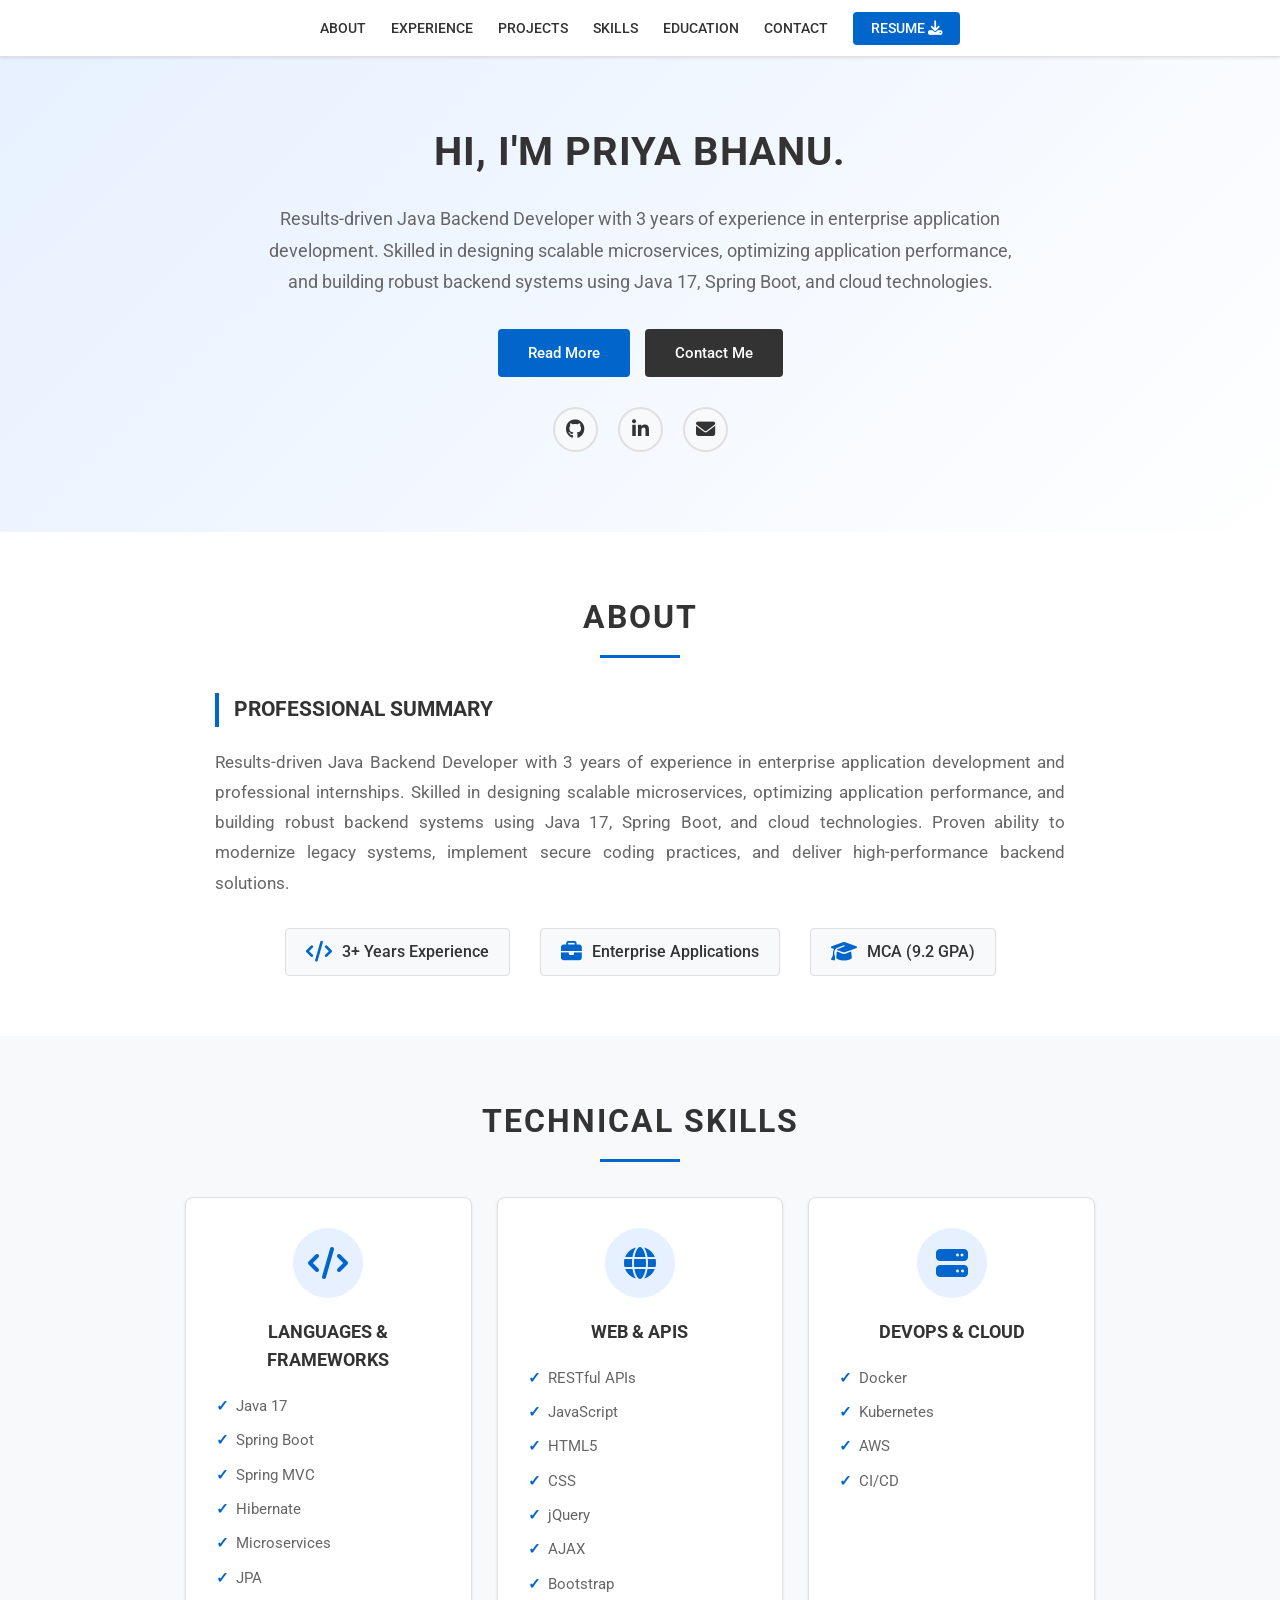
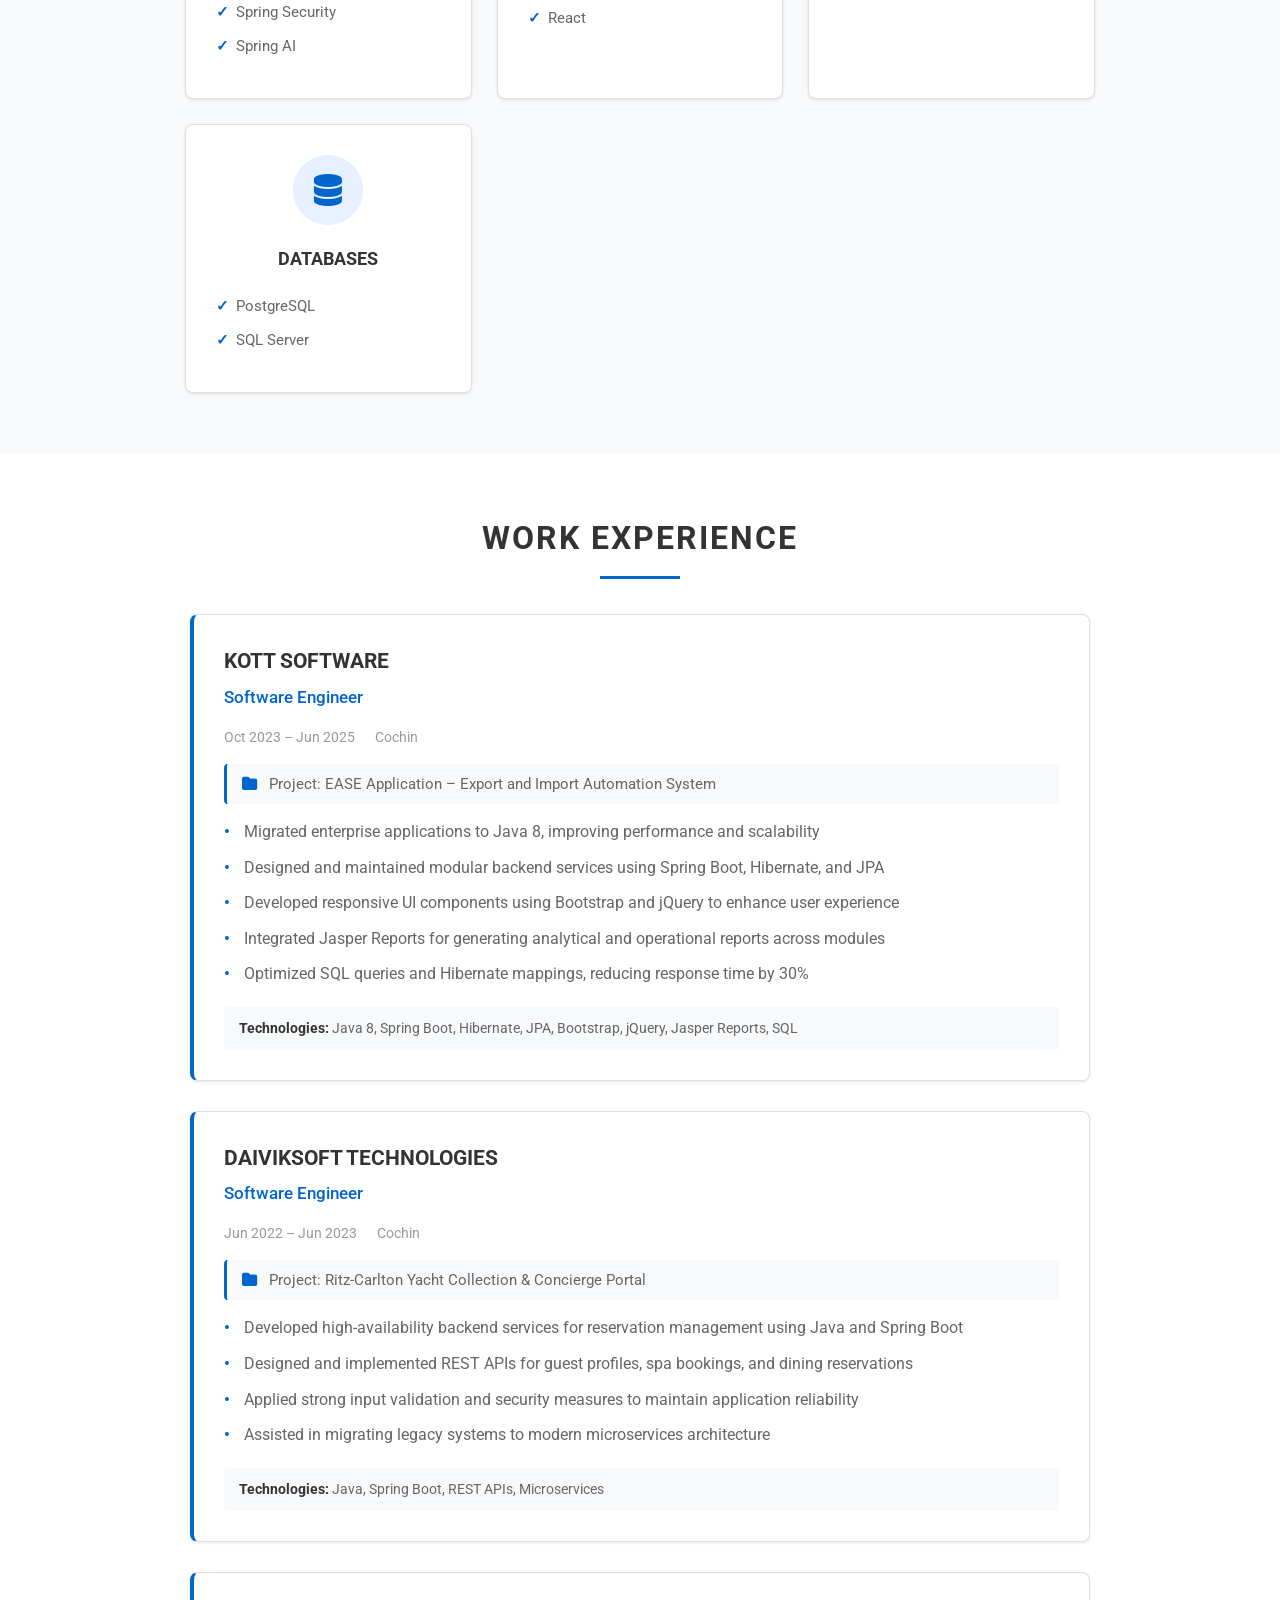
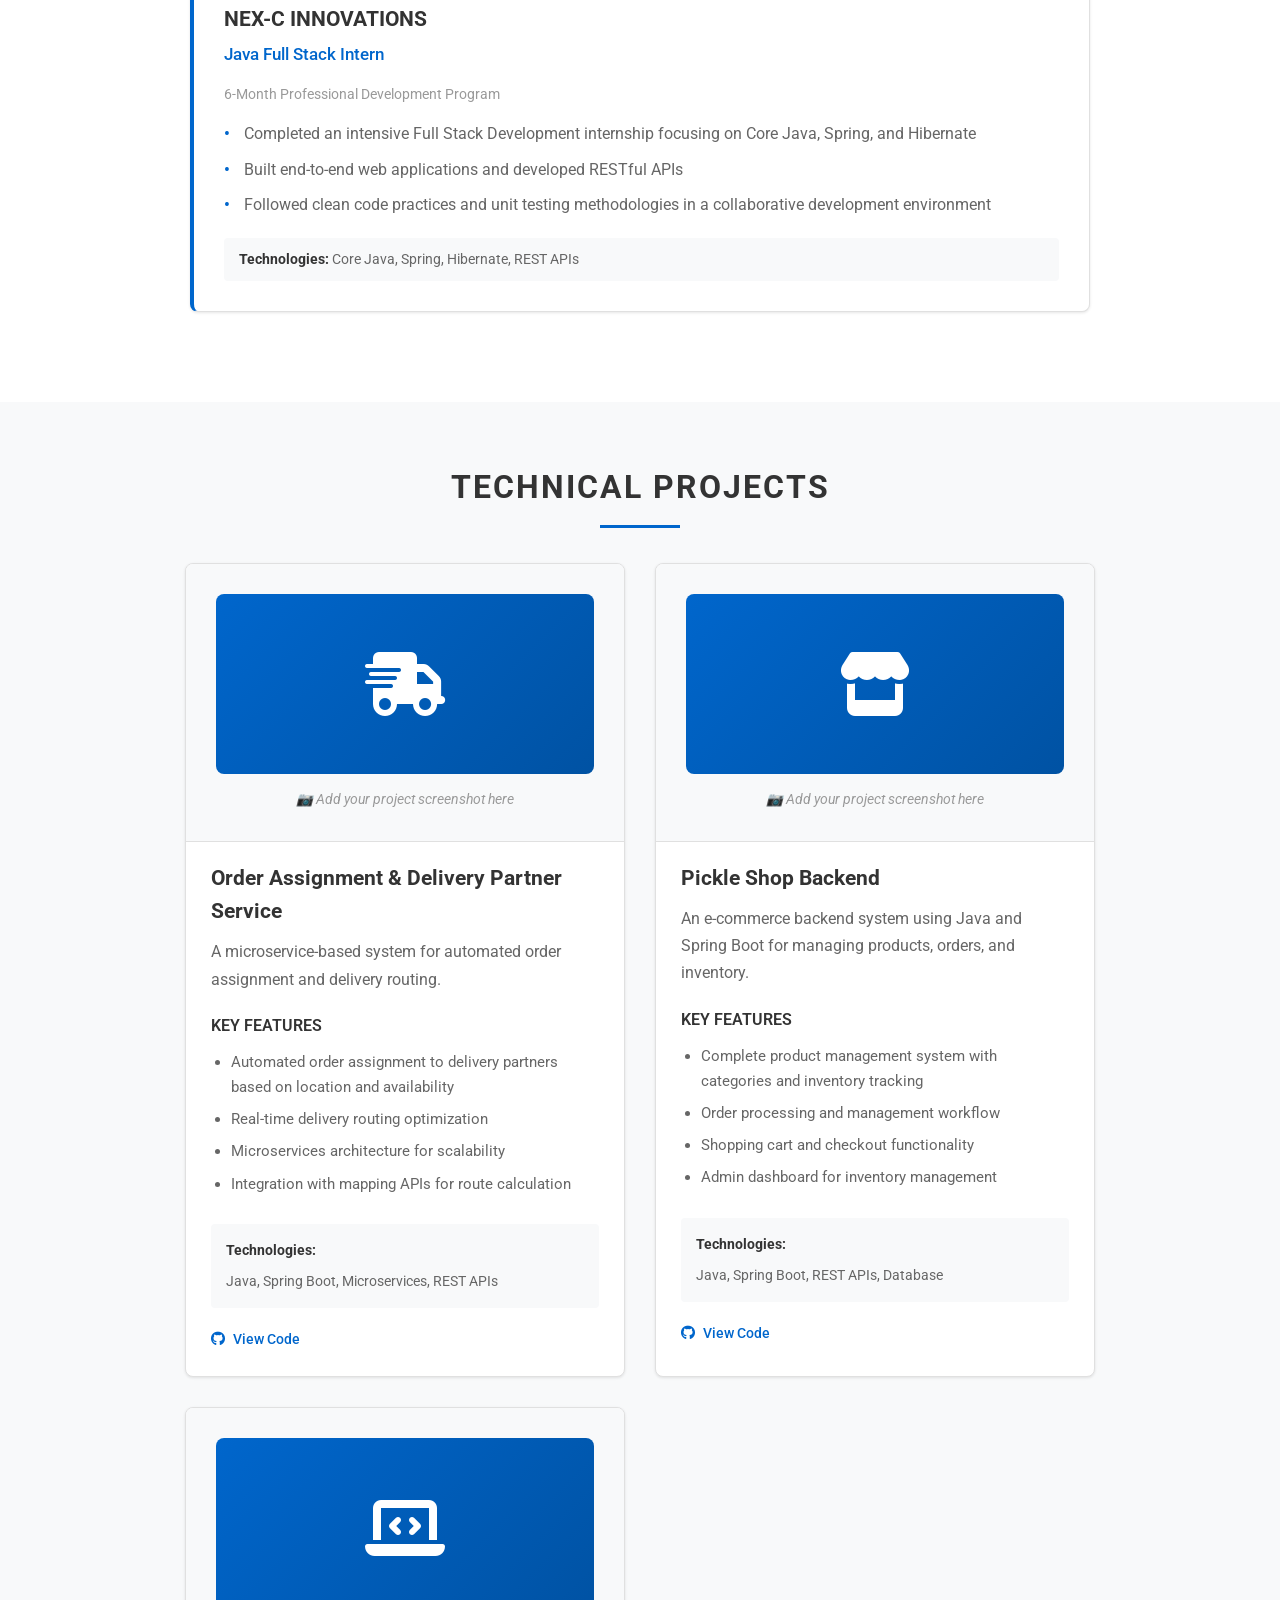
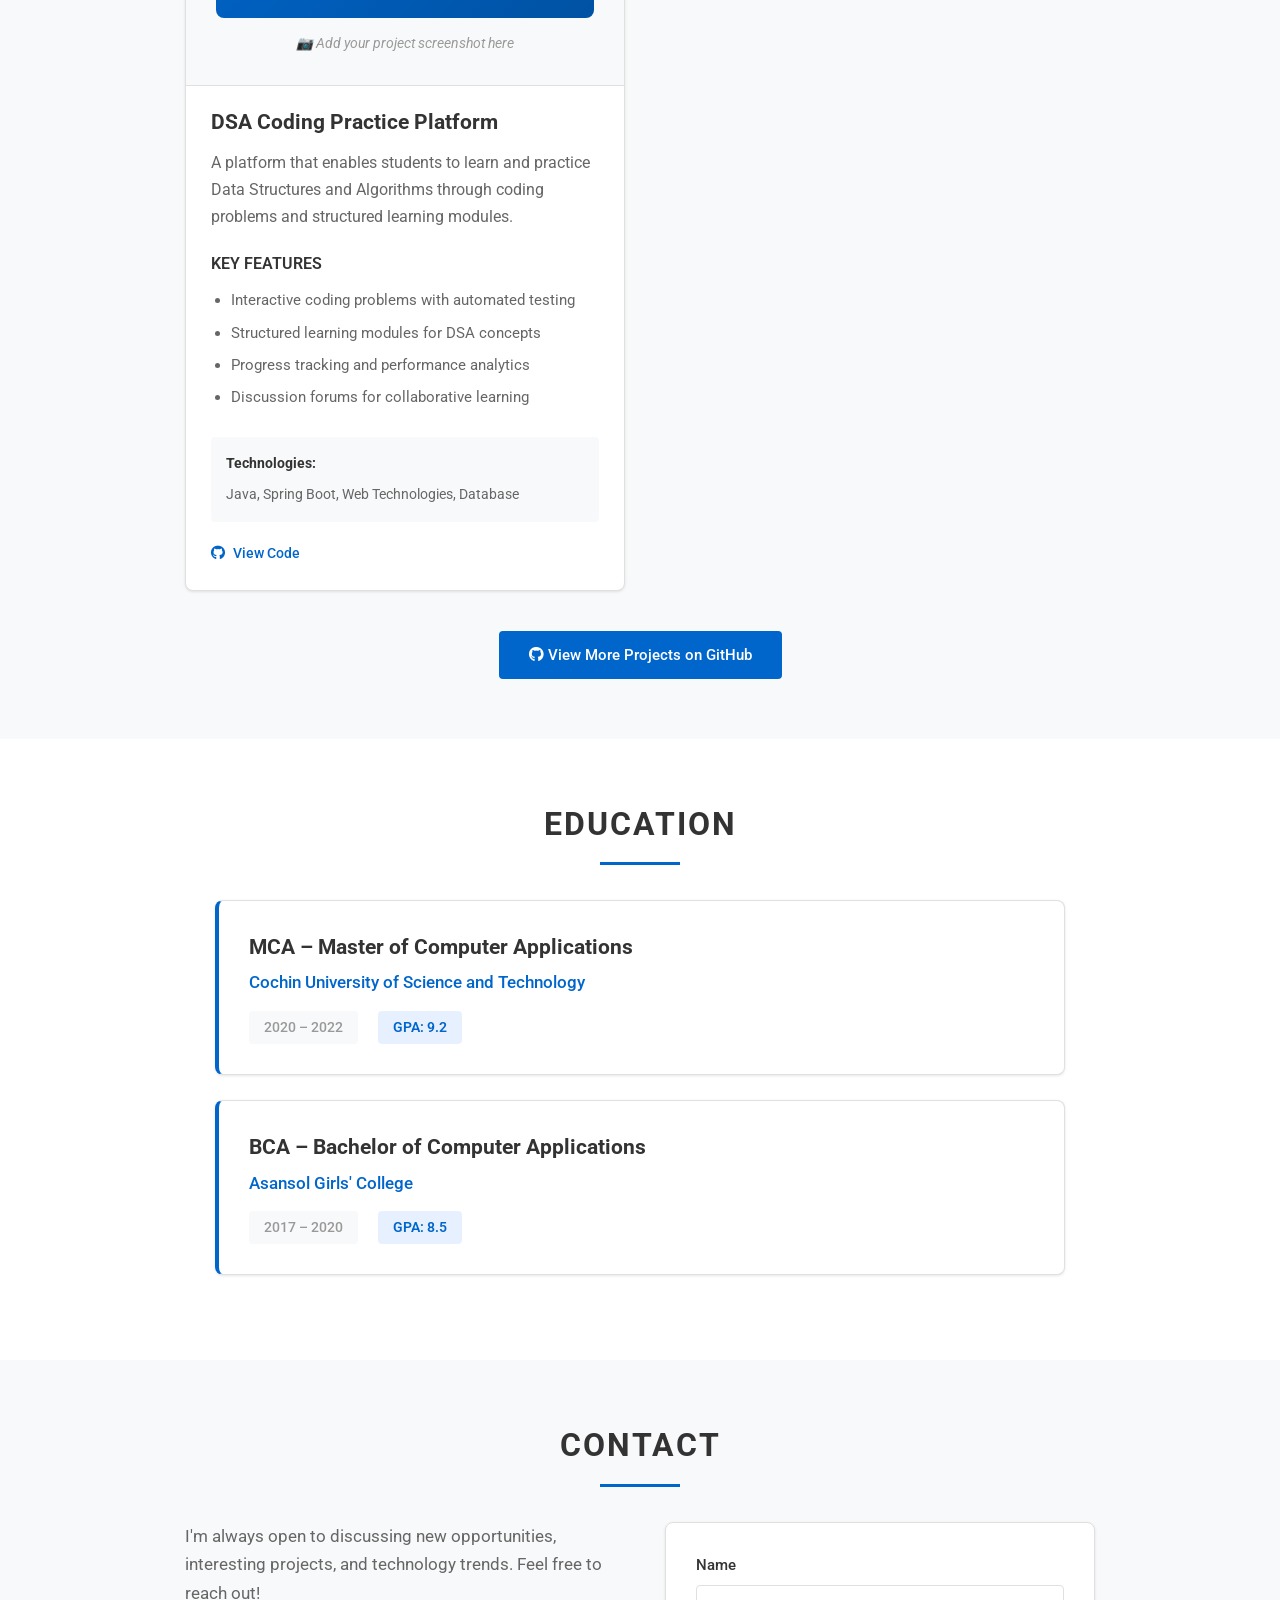
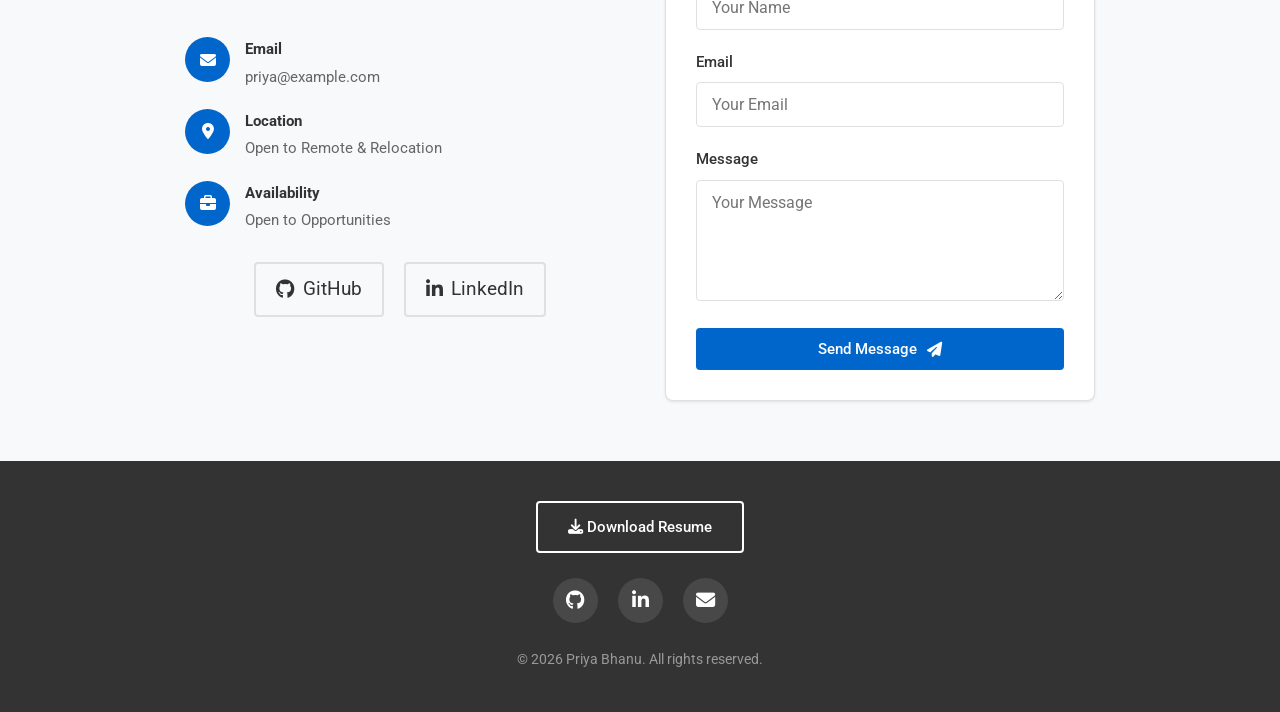
==== commit 6e44ffd9: "complete portfolio" ====
--- a/index.html
+++ b/index.html
@@ -3,14 +3,14 @@
 <head>
     <meta charset="UTF-8">
     <meta name="viewport" content="width=device-width, initial-scale=1.0">
-    <meta name="description" content="Portfolio of Priya Bhanu - Software Developer">
-    <meta name="keywords" content="portfolio, developer, software engineer, web developer">
+    <meta name="description" content="Portfolio of Priya Bhanu - Java Backend Developer">
+    <meta name="keywords" content="portfolio, java developer, backend developer, spring boot, microservices">
     <title>Priya Bhanu | Portfolio</title>
     
     <!-- Google Fonts -->
     <link rel="preconnect" href="https://fonts.googleapis.com">
     <link rel="preconnect" href="https://fonts.gstatic.com" crossorigin>
-    <link href="https://fonts.googleapis.com/css2?family=Poppins:wght@300;400;500;600;700;800&display=swap" rel="stylesheet">
+    <link href="https://fonts.googleapis.com/css2?family=Roboto:wght@300;400;500;700&display=swap" rel="stylesheet">
     
     <!-- Font Awesome -->
     <link rel="stylesheet" href="https://cdnjs.cloudflare.com/ajax/libs/font-awesome/6.4.0/css/all.min.css">
@@ -22,10 +22,6 @@
     <!-- Navigation -->
     <nav class="navbar">
         <div class="container">
-            <a href="#" class="logo">PB</a>
-            <button class="nav-toggle" aria-label="toggle navigation">
-                <span class="hamburger"></span>
-            </button>
             <ul class="nav-menu">
                 <li><a href="#about" class="nav-link">About</a></li>
                 <li><a href="#experience" class="nav-link">Experience</a></li>
@@ -33,7 +29,7 @@
                 <li><a href="#skills" class="nav-link">Skills</a></li>
                 <li><a href="#education" class="nav-link">Education</a></li>
                 <li><a href="#contact" class="nav-link">Contact</a></li>
-                <li><a href="assets/resume.pdf" download class="nav-link btn-resume">Resume <i class="fas fa-download"></i></a></li>
+                <li><a href="assets/resume.pdf" download class="nav-link resume-btn">Resume <i class="fas fa-download"></i></a></li>
             </ul>
         </div>
     </nav>
@@ -41,31 +37,25 @@
     <!-- Hero Section -->
     <section id="home" class="hero">
         <div class="container">
-            <div class="hero-content">
-                <h1 class="hero-name">PRIYA BHANU</h1>
-                <p class="hero-tagline">Software Developer | Web Developer | Problem Solver</p>
-                <p class="hero-description">
-                    I build exceptional digital experiences that combine elegant code with beautiful design. 
-                    Passionate about creating innovative solutions and turning complex problems into simple, intuitive applications.
-                </p>
-                <div class="hero-buttons">
-                    <a href="#projects" class="btn btn-primary">View My Work</a>
-                    <a href="#contact" class="btn btn-secondary">Contact Me</a>
-                    <a href="assets/resume.pdf" download class="btn btn-outline">
-                        <i class="fas fa-download"></i> Download Resume
-                    </a>
-                </div>
-                <div class="social-links">
-                    <a href="https://github.com/Priya-Bhanu07" target="_blank" aria-label="GitHub">
-                        <i class="fab fa-github"></i>
-                    </a>
-                    <a href="https://linkedin.com/in/priya-bhanu" target="_blank" aria-label="LinkedIn">
-                        <i class="fab fa-linkedin-in"></i>
-                    </a>
-                    <a href="mailto:priya@example.com" aria-label="Email">
-                        <i class="fas fa-envelope"></i>
-                    </a>
-                </div>
+            <h1 class="hero-name">HI, I'M PRIYA BHANU.</h1>
+            <p class="hero-tagline">
+                Results-driven Java Backend Developer with 3 years of experience in enterprise application development. 
+                Skilled in designing scalable microservices, optimizing application performance, and building robust backend systems using Java 17, Spring Boot, and cloud technologies.
+            </p>
+            <div class="hero-buttons">
+                <a href="#about" class="btn btn-primary">Read More</a>
+                <a href="#contact" class="btn btn-secondary">Contact Me</a>
+            </div>
+            <div class="social-links">
+                <a href="https://github.com/Priya-Bhanu07" target="_blank" aria-label="GitHub">
+                    <i class="fab fa-github"></i>
+                </a>
+                <a href="https://www.linkedin.com/in/bhanu-priya-0547673b7/" target="_blank" aria-label="LinkedIn">
+                    <i class="fab fa-linkedin-in"></i>
+                </a>
+                <a href="mailto:priya@example.com" aria-label="Email">
+                    <i class="fas fa-envelope"></i>
+                </a>
             </div>
         </div>
     </section>
@@ -73,36 +63,95 @@
     <!-- About Section -->
     <section id="about" class="section about">
         <div class="container">
-            <h2 class="section-title">About</h2>
+            <h2 class="section-title">ABOUT</h2>
             <div class="about-content">
-                <div class="about-text">
-                    <p>
-                        Hello! I'm Priya, a passionate software developer with expertise in building web applications 
-                        and solving complex problems. I enjoy turning ideas into reality through code.
-                    </p>
-                    <p>
-                        My journey in technology started with curiosity about how things work, and it has evolved 
-                        into a career where I get to build impactful applications every day. I'm constantly learning 
-                        new technologies and improving my skills.
-                    </p>
-                    <p>
-                        When I'm not coding, you can find me exploring new technologies, contributing to open-source 
-                        projects, or sharing knowledge with the developer community.
-                    </p>
-                    <div class="about-highlights">
-                        <div class="highlight-item">
-                            <i class="fas fa-code"></i>
-                            <span>3+ Years Experience</span>
-                        </div>
-                        <div class="highlight-item">
-                            <i class="fas fa-project-diagram"></i>
-                            <span>20+ Projects Completed</span>
-                        </div>
-                        <div class="highlight-item">
-                            <i class="fas fa-layer-group"></i>
-                            <span>15+ Technologies</span>
-                        </div>
-                    </div>
+                <h3 class="about-heading">PROFESSIONAL SUMMARY</h3>
+                <p class="about-text">
+                    Results-driven Java Backend Developer with 3 years of experience in enterprise application development 
+                    and professional internships. Skilled in designing scalable microservices, optimizing application 
+                    performance, and building robust backend systems using Java 17, Spring Boot, and cloud technologies. 
+                    Proven ability to modernize legacy systems, implement secure coding practices, and deliver 
+                    high-performance backend solutions.
+                </p>
+                <div class="about-details">
+                    <div class="detail-item">
+                        <i class="fas fa-code"></i>
+                        <span>3+ Years Experience</span>
+                    </div>
+                    <div class="detail-item">
+                        <i class="fas fa-briefcase"></i>
+                        <span>Enterprise Applications</span>
+                    </div>
+                    <div class="detail-item">
+                        <i class="fas fa-graduation-cap"></i>
+                        <span>MCA (9.2 GPA)</span>
+                    </div>
+                </div>
+            </div>
+        </div>
+    </section>
+
+    <!-- Skills Section -->
+    <section id="skills" class="section skills">
+        <div class="container">
+            <h2 class="section-title">TECHNICAL SKILLS</h2>
+            <div class="skills-grid">
+                <div class="skills-box">
+                    <div class="skills-box-icon">
+                        <i class="fas fa-code"></i>
+                    </div>
+                    <h3 class="skills-box-title">Languages & Frameworks</h3>
+                    <ul class="skills-box-list">
+                        <li>Java 17</li>
+                        <li>Spring Boot</li>
+                        <li>Spring MVC</li>
+                        <li>Hibernate</li>
+                        <li>Microservices</li>
+                        <li>JPA</li>
+                        <li>Spring Security</li>
+                        <li>Spring AI</li>
+                    </ul>
+                </div>
+
+                <div class="skills-box">
+                    <div class="skills-box-icon">
+                        <i class="fas fa-globe"></i>
+                    </div>
+                    <h3 class="skills-box-title">Web & APIs</h3>
+                    <ul class="skills-box-list">
+                        <li>RESTful APIs</li>
+                        <li>JavaScript</li>
+                        <li>HTML5</li>
+                        <li>CSS</li>
+                        <li>jQuery</li>
+                        <li>AJAX</li>
+                        <li>Bootstrap</li>
+                        <li>React</li>
+                    </ul>
+                </div>
+
+                <div class="skills-box">
+                    <div class="skills-box-icon">
+                        <i class="fas fa-server"></i>
+                    </div>
+                    <h3 class="skills-box-title">DevOps & Cloud</h3>
+                    <ul class="skills-box-list">
+                        <li>Docker</li>
+                        <li>Kubernetes</li>
+                        <li>AWS</li>
+                        <li>CI/CD</li>
+                    </ul>
+                </div>
+
+                <div class="skills-box">
+                    <div class="skills-box-icon">
+                        <i class="fas fa-database"></i>
+                    </div>
+                    <h3 class="skills-box-title">Databases</h3>
+                    <ul class="skills-box-list">
+                        <li>PostgreSQL</li>
+                        <li>SQL Server</li>
+                    </ul>
                 </div>
             </div>
         </div>
@@ -111,63 +160,70 @@
     <!-- Experience Section -->
     <section id="experience" class="section experience">
         <div class="container">
-            <h2 class="section-title">Experience</h2>
-            <div class="timeline">
-                <div class="timeline-item">
-                    <div class="timeline-header">
-                        <h3>Senior Software Developer</h3>
-                        <span class="timeline-company">Tech Company Inc.</span>
-                        <span class="timeline-date">2023 - Present</span>
-                    </div>
-                    <ul class="timeline-details">
-                        <li>Leading development of scalable web applications using React, Node.js, and AWS</li>
-                        <li>Mentoring junior developers and conducting code reviews to ensure code quality</li>
-                        <li>Implementing CI/CD pipelines and best practices for deployment</li>
-                        <li>Collaborating with cross-functional teams to deliver high-quality products</li>
-                    </ul>
-                    <div class="timeline-tags">
-                        <span>React</span>
-                        <span>Node.js</span>
-                        <span>AWS</span>
-                        <span>MongoDB</span>
-                    </div>
-                </div>
-                <div class="timeline-item">
-                    <div class="timeline-header">
-                        <h3>Software Developer</h3>
-                        <span class="timeline-company">StartupXYZ</span>
-                        <span class="timeline-date">2021 - 2023</span>
-                    </div>
-                    <ul class="timeline-details">
-                        <li>Developed and maintained multiple client projects using Vue.js and Python</li>
-                        <li>Built RESTful APIs and integrated third-party services</li>
-                        <li>Optimized application performance resulting in 40% faster load times</li>
-                        <li>Participated in agile development processes and sprint planning</li>
-                    </ul>
-                    <div class="timeline-tags">
-                        <span>Vue.js</span>
-                        <span>Python</span>
-                        <span>PostgreSQL</span>
-                        <span>Docker</span>
-                    </div>
-                </div>
-                <div class="timeline-item">
-                    <div class="timeline-header">
-                        <h3>Junior Developer</h3>
-                        <span class="timeline-company">Web Solutions Ltd.</span>
-                        <span class="timeline-date">2020 - 2021</span>
-                    </div>
-                    <ul class="timeline-details">
-                        <li>Built responsive websites and web applications for various clients</li>
-                        <li>Fixed bugs and implemented new features based on requirements</li>
-                        <li>Learned industry best practices and agile development methodologies</li>
-                        <li>Collaborated with designers to implement UI/UX designs</li>
-                    </ul>
-                    <div class="timeline-tags">
-                        <span>JavaScript</span>
-                        <span>CSS</span>
-                        <span>Git</span>
-                        <span>Bootstrap</span>
+            <h2 class="section-title">WORK EXPERIENCE</h2>
+            <div class="experience-list">
+                <div class="experience-item">
+                    <div class="experience-header">
+                        <h3 class="company-name">KOTT SOFTWARE</h3>
+                        <span class="job-title">Software Engineer</span>
+                    </div>
+                    <div class="experience-meta">
+                        <span class="date">Oct 2023 – Jun 2025</span>
+                        <span class="location">Cochin</span>
+                    </div>
+                    <div class="project-name">
+                        <i class="fas fa-folder"></i> Project: EASE Application – Export and Import Automation System
+                    </div>
+                    <ul class="experience-details">
+                        <li>Migrated enterprise applications to Java 8, improving performance and scalability</li>
+                        <li>Designed and maintained modular backend services using Spring Boot, Hibernate, and JPA</li>
+                        <li>Developed responsive UI components using Bootstrap and jQuery to enhance user experience</li>
+                        <li>Integrated Jasper Reports for generating analytical and operational reports across modules</li>
+                        <li>Optimized SQL queries and Hibernate mappings, reducing response time by 30%</li>
+                    </ul>
+                    <div class="tools-used">
+                        <strong>Technologies:</strong> Java 8, Spring Boot, Hibernate, JPA, Bootstrap, jQuery, Jasper Reports, SQL
+                    </div>
+                </div>
+
+                <div class="experience-item">
+                    <div class="experience-header">
+                        <h3 class="company-name">DAIVIKSOFT TECHNOLOGIES</h3>
+                        <span class="job-title">Software Engineer</span>
+                    </div>
+                    <div class="experience-meta">
+                        <span class="date">Jun 2022 – Jun 2023</span>
+                        <span class="location">Cochin</span>
+                    </div>
+                    <div class="project-name">
+                        <i class="fas fa-folder"></i> Project: Ritz-Carlton Yacht Collection & Concierge Portal
+                    </div>
+                    <ul class="experience-details">
+                        <li>Developed high-availability backend services for reservation management using Java and Spring Boot</li>
+                        <li>Designed and implemented REST APIs for guest profiles, spa bookings, and dining reservations</li>
+                        <li>Applied strong input validation and security measures to maintain application reliability</li>
+                        <li>Assisted in migrating legacy systems to modern microservices architecture</li>
+                    </ul>
+                    <div class="tools-used">
+                        <strong>Technologies:</strong> Java, Spring Boot, REST APIs, Microservices
+                    </div>
+                </div>
+
+                <div class="experience-item">
+                    <div class="experience-header">
+                        <h3 class="company-name">NEX-C INNOVATIONS</h3>
+                        <span class="job-title">Java Full Stack Intern</span>
+                    </div>
+                    <div class="experience-meta">
+                        <span class="date">6-Month Professional Development Program</span>
+                    </div>
+                    <ul class="experience-details">
+                        <li>Completed an intensive Full Stack Development internship focusing on Core Java, Spring, and Hibernate</li>
+                        <li>Built end-to-end web applications and developed RESTful APIs</li>
+                        <li>Followed clean code practices and unit testing methodologies in a collaborative development environment</li>
+                    </ul>
+                    <div class="tools-used">
+                        <strong>Technologies:</strong> Core Java, Spring, Hibernate, REST APIs
                     </div>
                 </div>
             </div>
@@ -177,35 +233,33 @@
     <!-- Projects Section -->
     <section id="projects" class="section projects">
         <div class="container">
-            <h2 class="section-title">Projects</h2>
+            <h2 class="section-title">TECHNICAL PROJECTS</h2>
             <div class="projects-grid">
                 <!-- Project 1 -->
                 <div class="project-card">
-                    <h3 class="project-title">E-Commerce Platform</h3>
+                    <div class="project-image-box">
+                        <div class="project-image-placeholder">
+                            <i class="fas fa-shipping-fast"></i>
+                        </div>
+                        <p class="project-image-note">📷 Add your project screenshot here</p>
+                    </div>
+                    <h3 class="project-title">Order Assignment & Delivery Partner Service</h3>
                     <p class="project-description">
-                        A full-stack e-commerce solution with user authentication, product management, 
-                        shopping cart, and payment integration.
+                        A microservice-based system for automated order assignment and delivery routing.
                     </p>
                     <div class="project-accomplishments">
-                        <h4>Accomplishments</h4>
+                        <h4>Key Features</h4>
                         <ul>
-                            <li>Built complete user authentication system with JWT and OAuth</li>
-                            <li>Integrated Stripe payment gateway for secure transactions</li>
-                            <li>Implemented real-time inventory management and order tracking</li>
-                            <li>Designed responsive UI with React and Tailwind CSS</li>
+                            <li>Automated order assignment to delivery partners based on location and availability</li>
+                            <li>Real-time delivery routing optimization</li>
+                            <li>Microservices architecture for scalability</li>
+                            <li>Integration with mapping APIs for route calculation</li>
                         </ul>
                     </div>
                     <div class="project-tech">
-                        <span>React</span>
-                        <span>Node.js</span>
-                        <span>MongoDB</span>
-                        <span>Stripe</span>
-                        <span>Tailwind CSS</span>
+                        <strong>Technologies:</strong> Java, Spring Boot, Microservices, REST APIs
                     </div>
                     <div class="project-links">
-                        <a href="#" target="_blank" class="btn-link">
-                            <i class="fas fa-external-link-alt"></i> Live Demo
-                        </a>
                         <a href="https://github.com/Priya-Bhanu07" target="_blank" class="btn-link">
                             <i class="fab fa-github"></i> View Code
                         </a>
@@ -214,31 +268,29 @@
 
                 <!-- Project 2 -->
                 <div class="project-card">
-                    <h3 class="project-title">Task Management App</h3>
+                    <div class="project-image-box">
+                        <div class="project-image-placeholder">
+                            <i class="fas fa-store"></i>
+                        </div>
+                        <p class="project-image-note">📷 Add your project screenshot here</p>
+                    </div>
+                    <h3 class="project-title">Pickle Shop Backend</h3>
                     <p class="project-description">
-                        A collaborative task management application with real-time updates, 
-                        team collaboration features, and progress tracking.
+                        An e-commerce backend system using Java and Spring Boot for managing products, orders, and inventory.
                     </p>
                     <div class="project-accomplishments">
-                        <h4>Accomplishments</h4>
+                        <h4>Key Features</h4>
                         <ul>
-                            <li>Implemented real-time updates using Socket.io and Firebase</li>
-                            <li>Built drag-and-drop interface for task organization</li>
-                            <li>Created team workspace with role-based permissions</li>
-                            <li>Added progress visualization with charts and analytics</li>
+                            <li>Complete product management system with categories and inventory tracking</li>
+                            <li>Order processing and management workflow</li>
+                            <li>Shopping cart and checkout functionality</li>
+                            <li>Admin dashboard for inventory management</li>
                         </ul>
                     </div>
                     <div class="project-tech">
-                        <span>Vue.js</span>
-                        <span>Firebase</span>
-                        <span>Socket.io</span>
-                        <span>Chart.js</span>
-                        <span>Vuex</span>
+                        <strong>Technologies:</strong> Java, Spring Boot, REST APIs, Database
                     </div>
                     <div class="project-links">
-                        <a href="#" target="_blank" class="btn-link">
-                            <i class="fas fa-external-link-alt"></i> Live Demo
-                        </a>
                         <a href="https://github.com/Priya-Bhanu07" target="_blank" class="btn-link">
                             <i class="fab fa-github"></i> View Code
                         </a>
@@ -247,90 +299,40 @@
 
                 <!-- Project 3 -->
                 <div class="project-card">
-                    <h3 class="project-title">Analytics Dashboard</h3>
+                    <div class="project-image-box">
+                        <div class="project-image-placeholder">
+                            <i class="fas fa-laptop-code"></i>
+                        </div>
+                        <p class="project-image-note">📷 Add your project screenshot here</p>
+                    </div>
+                    <h3 class="project-title">DSA Coding Practice Platform</h3>
                     <p class="project-description">
-                        An interactive data visualization dashboard with customizable charts, 
-                        real-time data updates, and export capabilities.
+                        A platform that enables students to learn and practice Data Structures and Algorithms through coding problems and structured learning modules.
                     </p>
                     <div class="project-accomplishments">
-                        <h4>Accomplishments</h4>
+                        <h4>Key Features</h4>
                         <ul>
-                            <li>Created interactive charts and graphs using D3.js</li>
-                            <li>Implemented real-time data streaming with WebSocket</li>
-                            <li>Built customizable dashboard with drag-and-drop widgets</li>
-                            <li>Added data export functionality (PDF, CSV, Excel)</li>
+                            <li>Interactive coding problems with automated testing</li>
+                            <li>Structured learning modules for DSA concepts</li>
+                            <li>Progress tracking and performance analytics</li>
+                            <li>Discussion forums for collaborative learning</li>
                         </ul>
                     </div>
                     <div class="project-tech">
-                        <span>React</span>
-                        <span>D3.js</span>
-                        <span>Python</span>
-                        <span>PostgreSQL</span>
-                        <span>WebSocket</span>
+                        <strong>Technologies:</strong> Java, Spring Boot, Web Technologies, Database
                     </div>
                     <div class="project-links">
-                        <a href="#" target="_blank" class="btn-link">
-                            <i class="fas fa-external-link-alt"></i> Live Demo
-                        </a>
                         <a href="https://github.com/Priya-Bhanu07" target="_blank" class="btn-link">
                             <i class="fab fa-github"></i> View Code
                         </a>
                     </div>
                 </div>
             </div>
-            <div class="projects-cta">
+            
+            <div class="github-cta">
                 <a href="https://github.com/Priya-Bhanu07" target="_blank" class="btn btn-primary">
-                    <i class="fab fa-github"></i> View More on GitHub
+                    <i class="fab fa-github"></i> View More Projects on GitHub
                 </a>
-            </div>
-        </div>
-    </section>
-
-    <!-- Skills Section -->
-    <section id="skills" class="section skills">
-        <div class="container">
-            <h2 class="section-title">Skills</h2>
-            <div class="skills-content">
-                <div class="skill-category">
-                    <h3><i class="fas fa-code"></i> Frontend Development</h3>
-                    <ul class="skill-list">
-                        <li>HTML5, CSS3, JavaScript (ES6+)</li>
-                        <li>React, Vue.js, Angular</li>
-                        <li>TypeScript</li>
-                        <li>Tailwind CSS, Bootstrap, Material-UI</li>
-                        <li>Responsive Design, Cross-browser Compatibility</li>
-                    </ul>
-                </div>
-                <div class="skill-category">
-                    <h3><i class="fas fa-server"></i> Backend Development</h3>
-                    <ul class="skill-list">
-                        <li>Node.js, Express.js</li>
-                        <li>Python, Django, Flask</li>
-                        <li>Java, Spring Boot</li>
-                        <li>REST APIs, GraphQL</li>
-                        <li>Microservices Architecture</li>
-                    </ul>
-                </div>
-                <div class="skill-category">
-                    <h3><i class="fas fa-database"></i> Database & Cloud</h3>
-                    <ul class="skill-list">
-                        <li>MongoDB, PostgreSQL, MySQL</li>
-                        <li>Redis, Elasticsearch</li>
-                        <li>AWS (EC2, S3, Lambda, RDS)</li>
-                        <li>Firebase, Supabase</li>
-                        <li>Docker, Kubernetes</li>
-                    </ul>
-                </div>
-                <div class="skill-category">
-                    <h3><i class="fas fa-tools"></i> Tools & Others</h3>
-                    <ul class="skill-list">
-                        <li>Git, GitHub, GitLab</li>
-                        <li>CI/CD (GitHub Actions, Jenkins)</li>
-                        <li>Agile, Scrum</li>
-                        <li>Figma, Adobe XD</li>
-                        <li>Testing (Jest, Cypress, Pytest)</li>
-                    </ul>
-                </div>
             </div>
         </div>
     </section>
@@ -338,31 +340,27 @@
     <!-- Education Section -->
     <section id="education" class="section education">
         <div class="container">
-            <h2 class="section-title">Education</h2>
-            <div class="education-content">
+            <h2 class="section-title">EDUCATION</h2>
+            <div class="education-list">
                 <div class="education-item">
                     <div class="education-header">
-                        <h3>Bachelor of Technology in Computer Science</h3>
-                        <span class="education-university">University Name</span>
-                    </div>
-                    <div class="education-details">
-                        <span class="education-year">2016 - 2020</span>
-                        <span class="education-grade">CGPA: 8.5/10</span>
-                    </div>
-                    <ul class="education-highlights">
-                        <li>Relevant Coursework: Data Structures, Algorithms, Database Management, Web Technologies</li>
-                        <li>Final Year Project: AI-based Recommendation System (Grade: A)</li>
-                        <li>Active member of Coding Club and Technical Society</li>
-                    </ul>
-                </div>
+                        <h3 class="degree">MCA – Master of Computer Applications</h3>
+                        <span class="university">Cochin University of Science and Technology</span>
+                    </div>
+                    <div class="education-meta">
+                        <span class="year">2020 – 2022</span>
+                        <span class="grade">GPA: 9.2</span>
+                    </div>
+                </div>
+
                 <div class="education-item">
                     <div class="education-header">
-                        <h3>Higher Secondary Education</h3>
-                        <span class="education-university">College/School Name</span>
-                    </div>
-                    <div class="education-details">
-                        <span class="education-year">2014 - 2016</span>
-                        <span class="education-grade">Percentage: 85%</span>
+                        <h3 class="degree">BCA – Bachelor of Computer Applications</h3>
+                        <span class="university">Asansol Girls' College</span>
+                    </div>
+                    <div class="education-meta">
+                        <span class="year">2017 – 2020</span>
+                        <span class="grade">GPA: 8.5</span>
                     </div>
                 </div>
             </div>
@@ -372,13 +370,12 @@
     <!-- Contact Section -->
     <section id="contact" class="section contact">
         <div class="container">
-            <h2 class="section-title">Contact</h2>
+            <h2 class="section-title">CONTACT</h2>
             <div class="contact-content">
                 <div class="contact-info">
-                    <h3>Get In Touch</h3>
-                    <p>
-                        I'm always interested in hearing about new projects and opportunities. 
-                        Whether you have a question or just want to say hi, feel free to reach out!
+                    <p class="contact-text">
+                        I'm always open to discussing new opportunities, interesting projects, and technology trends. 
+                        Feel free to reach out!
                     </p>
                     <div class="contact-details">
                         <div class="contact-item">
@@ -392,29 +389,23 @@
                             <i class="fas fa-map-marker-alt"></i>
                             <div>
                                 <strong>Location</strong>
-                                <p>City, Country</p>
+                                <p>Open to Remote & Relocation</p>
                             </div>
                         </div>
                         <div class="contact-item">
-                            <i class="fas fa-phone"></i>
+                            <i class="fas fa-briefcase"></i>
                             <div>
-                                <strong>Phone</strong>
-                                <p>+91 XXXXX XXXXX</p>
+                                <strong>Availability</strong>
+                                <p>Open to Opportunities</p>
                             </div>
                         </div>
                     </div>
-                    <div class="social-links social-links-large">
-                        <a href="https://github.com/Priya-Bhanu07" target="_blank" aria-label="GitHub">
-                            <i class="fab fa-github"></i>
-                            <span>GitHub</span>
+                    <div class="social-links social-large">
+                        <a href="https://github.com/Priya-Bhanu07" target="_blank">
+                            <i class="fab fa-github"></i> GitHub
                         </a>
-                        <a href="https://linkedin.com/in/priya-bhanu" target="_blank" aria-label="LinkedIn">
-                            <i class="fab fa-linkedin-in"></i>
-                            <span>LinkedIn</span>
-                        </a>
-                        <a href="https://twitter.com/priya_bhanu" target="_blank" aria-label="Twitter">
-                            <i class="fab fa-twitter"></i>
-                            <span>Twitter</span>
+                        <a href="https://www.linkedin.com/in/bhanu-priya-0547673b7/" target="_blank">
+                            <i class="fab fa-linkedin-in"></i> LinkedIn
                         </a>
                     </div>
                 </div>
@@ -428,16 +419,11 @@
                         <input type="email" id="email" name="email" placeholder="Your Email" required>
                     </div>
                     <div class="form-group">
-                        <label for="subject">Subject</label>
-                        <input type="text" id="subject" name="subject" placeholder="Subject" required>
-                    </div>
-                    <div class="form-group">
                         <label for="message">Message</label>
                         <textarea id="message" name="message" rows="5" placeholder="Your Message" required></textarea>
                     </div>
                     <button type="submit" class="btn btn-primary btn-full">
-                        <span>Send Message</span>
-                        <i class="fas fa-paper-plane"></i>
+                        Send Message <i class="fas fa-paper-plane"></i>
                     </button>
                 </form>
             </div>
@@ -448,18 +434,15 @@
     <footer class="footer">
         <div class="container">
             <div class="footer-content">
-                <div class="footer-resume">
-                    <a href="assets/resume.pdf" download class="btn btn-outline-light">
-                        <i class="fas fa-download"></i> Download Resume
-                    </a>
-                </div>
+                <a href="assets/resume.pdf" download class="btn btn-outline-light">
+                    <i class="fas fa-download"></i> Download Resume
+                </a>
                 <div class="footer-social">
                     <a href="https://github.com/Priya-Bhanu07" target="_blank"><i class="fab fa-github"></i></a>
-                    <a href="https://linkedin.com/in/priya-bhanu" target="_blank"><i class="fab fa-linkedin-in"></i></a>
+                    <a href="https://www.linkedin.com/in/bhanu-priya-0547673b7/" target="_blank"><i class="fab fa-linkedin-in"></i></a>
                     <a href="mailto:priya@example.com"><i class="fas fa-envelope"></i></a>
                 </div>
                 <p class="copyright">&copy; 2026 Priya Bhanu. All rights reserved.</p>
-                <p class="footer-note">Built with <i class="fas fa-heart"></i> and lots of <i class="fas fa-coffee"></i></p>
             </div>
         </div>
     </footer>
--- a/assets/css/style.css
+++ b/assets/css/style.css
@@ -2,22 +2,21 @@
    CSS Variables
    =================================== */
 :root {
-    --primary-color: #2563eb;
-    --primary-dark: #1d4ed8;
-    --secondary-color: #64748b;
-    --text-primary: #0f172a;
-    --text-secondary: #475569;
-    --text-light: #94a3b8;
+    --primary-color: #0066cc;
+    --primary-dark: #0052a3;
+    --primary-light: #e6f0ff;
+    --text-primary: #333333;
+    --text-secondary: #666666;
+    --text-light: #999999;
     --bg-primary: #ffffff;
-    --bg-secondary: #f8fafc;
-    --bg-dark: #1e293b;
-    --border-color: #e2e8f0;
-    --shadow-sm: 0 1px 2px 0 rgba(0, 0, 0, 0.05);
-    --shadow-md: 0 4px 6px -1px rgba(0, 0, 0, 0.1);
-    --shadow-lg: 0 10px 15px -3px rgba(0, 0, 0, 0.1);
-    --shadow-xl: 0 20px 25px -5px rgba(0, 0, 0, 0.1);
+    --bg-secondary: #f8f9fa;
+    --border-color: #e0e0e0;
+    --shadow-sm: 0 1px 3px rgba(0, 0, 0, 0.1);
+    --shadow-md: 0 4px 6px rgba(0, 0, 0, 0.1);
+    --shadow-lg: 0 10px 20px rgba(0, 0, 0, 0.15);
     --transition: all 0.3s ease;
-    --font-main: 'Poppins', sans-serif;
+    --font-main: 'Roboto', sans-serif;
+    --max-width: 950px;
 }
 
 /* ===================================
@@ -31,14 +30,14 @@
 
 html {
     scroll-behavior: smooth;
-    scroll-padding-top: 80px;
+    scroll-padding-top: 60px;
 }
 
 body {
     font-family: var(--font-main);
     color: var(--text-primary);
-    line-height: 1.7;
-    overflow-x: hidden;
+    line-height: 1.6;
+    background: var(--bg-primary);
 }
 
 a {
@@ -51,20 +50,14 @@
     list-style: none;
 }
 
-img {
-    max-width: 100%;
-    height: auto;
-    display: block;
-}
-
 .container {
-    max-width: 1100px;
+    max-width: var(--max-width);
     margin: 0 auto;
     padding: 0 20px;
 }
 
 .section {
-    padding: 80px 0;
+    padding: 60px 0;
 }
 
 .section-title {
@@ -74,6 +67,7 @@
     margin-bottom: 50px;
     text-transform: uppercase;
     letter-spacing: 2px;
+    color: var(--text-primary);
     position: relative;
 }
 
@@ -83,7 +77,7 @@
     bottom: -15px;
     left: 50%;
     transform: translateX(-50%);
-    width: 60px;
+    width: 80px;
     height: 3px;
     background: var(--primary-color);
 }
@@ -93,13 +87,13 @@
    =================================== */
 .btn {
     display: inline-block;
-    padding: 12px 28px;
-    border-radius: 5px;
+    padding: 12px 30px;
+    border-radius: 4px;
     font-weight: 500;
     font-size: 0.95rem;
     cursor: pointer;
     transition: var(--transition);
-    border: 2px solid transparent;
+    border: none;
     font-family: var(--font-main);
 }
 
@@ -122,17 +116,6 @@
 .btn-secondary:hover {
     background: var(--text-secondary);
     transform: translateY(-2px);
-}
-
-.btn-outline {
-    background: transparent;
-    color: var(--primary-color);
-    border: 2px solid var(--primary-color);
-}
-
-.btn-outline:hover {
-    background: var(--primary-color);
-    color: white;
 }
 
 .btn-outline-light {
@@ -162,30 +145,18 @@
     top: 0;
     left: 0;
     width: 100%;
-    background: rgba(255, 255, 255, 0.98);
-    box-shadow: var(--shadow-sm);
+    background: var(--bg-primary);
+    border-bottom: 1px solid var(--border-color);
     z-index: 1000;
     padding: 15px 0;
-}
-
-.navbar .container {
-    display: flex;
-    justify-content: space-between;
-    align-items: center;
-}
-
-.logo {
-    font-size: 1.5rem;
-    font-weight: 700;
-    color: var(--primary-color);
-    text-transform: uppercase;
-    letter-spacing: 2px;
+    box-shadow: var(--shadow-sm);
 }
 
 .nav-menu {
     display: flex;
+    justify-content: center;
     gap: 25px;
-    align-items: center;
+    flex-wrap: wrap;
 }
 
 .nav-link {
@@ -193,132 +164,62 @@
     color: var(--text-primary);
     font-size: 0.9rem;
     text-transform: uppercase;
-    letter-spacing: 0.5px;
-    position: relative;
-}
-
-.nav-link::after {
-    content: '';
-    position: absolute;
-    bottom: -5px;
-    left: 0;
-    width: 0;
-    height: 2px;
-    background: var(--primary-color);
-    transition: var(--transition);
-}
-
-.nav-link:hover::after,
-.nav-link.active::after {
-    width: 100%;
+    padding: 5px 0;
 }
 
 .nav-link:hover {
     color: var(--primary-color);
 }
 
-.btn-resume {
+.resume-btn {
     background: var(--primary-color);
     color: white;
     padding: 8px 18px;
-    border-radius: 5px;
-}
-
-.btn-resume::after {
-    display: none;
-}
-
-.btn-resume:hover {
+    border-radius: 4px;
+}
+
+.resume-btn:hover {
     background: var(--primary-dark);
     color: white;
 }
 
-.nav-toggle {
-    display: none;
-    background: none;
-    border: none;
-    cursor: pointer;
-    padding: 5px;
-}
-
-.hamburger {
-    display: block;
-    width: 25px;
-    height: 3px;
-    background: var(--text-primary);
-    position: relative;
-    transition: var(--transition);
-}
-
-.hamburger::before,
-.hamburger::after {
-    content: '';
-    position: absolute;
-    width: 25px;
-    height: 3px;
-    background: var(--text-primary);
-    transition: var(--transition);
-}
-
-.hamburger::before {
-    top: -8px;
-}
-
-.hamburger::after {
-    top: 8px;
-}
-
 /* ===================================
    Hero Section
    =================================== */
 .hero {
-    min-height: 100vh;
-    display: flex;
-    align-items: center;
-    justify-content: center;
-    background: var(--bg-secondary);
-    padding-top: 80px;
+    padding: 120px 0 80px;
     text-align: center;
-}
-
-.hero-content {
-    max-width: 800px;
+    background: linear-gradient(135deg, var(--primary-light) 0%, var(--bg-primary) 100%);
 }
 
 .hero-name {
-    font-size: 3.5rem;
-    font-weight: 800;
+    font-size: 2.5rem;
+    font-weight: 700;
     text-transform: uppercase;
-    letter-spacing: 3px;
-    margin-bottom: 15px;
-    color: var(--text-primary);
+    margin-bottom: 20px;
+    color: var(--text-primary);
+    letter-spacing: 1px;
 }
 
 .hero-tagline {
-    font-size: 1.2rem;
-    color: var(--primary-color);
-    font-weight: 500;
-    margin-bottom: 20px;
-}
-
-.hero-description {
     font-size: 1.1rem;
     color: var(--text-secondary);
+    max-width: 750px;
+    margin: 0 auto 30px;
+    line-height: 1.8;
+}
+
+.hero-buttons {
+    display: flex;
+    gap: 15px;
+    justify-content: center;
     margin-bottom: 30px;
-    line-height: 1.8;
-}
-
-.hero-buttons {
-    display: flex;
-    gap: 15px;
-    justify-content: center;
     flex-wrap: wrap;
-    margin-bottom: 30px;
 }
 
 .social-links {
     display: flex;
-    gap: 15px;
+    gap: 20px;
     justify-content: center;
 }
 
@@ -326,20 +227,30 @@
     width: 45px;
     height: 45px;
     border-radius: 50%;
-    background: var(--bg-primary);
+    background: var(--bg-secondary);
     display: flex;
     align-items: center;
     justify-content: center;
     font-size: 1.2rem;
     color: var(--text-primary);
-    box-shadow: var(--shadow-md);
     transition: var(--transition);
+    border: 2px solid var(--border-color);
 }
 
 .social-links a:hover {
     background: var(--primary-color);
     color: white;
+    border-color: var(--primary-color);
     transform: translateY(-3px);
+}
+
+.social-links.social-large a {
+    width: auto;
+    height: auto;
+    border-radius: 4px;
+    padding: 10px 20px;
+    background: var(--bg-secondary);
+    gap: 8px;
 }
 
 /* ===================================
@@ -350,101 +261,208 @@
 }
 
 .about-content {
-    max-width: 800px;
+    max-width: 850px;
     margin: 0 auto;
 }
 
-.about-text p {
-    color: var(--text-secondary);
+.about-heading {
+    font-size: 1.3rem;
+    font-weight: 700;
+    color: var(--text-primary);
     margin-bottom: 20px;
+    text-transform: uppercase;
+    border-left: 4px solid var(--primary-color);
+    padding-left: 15px;
+}
+
+.about-text {
+    color: var(--text-secondary);
     font-size: 1.05rem;
-    text-align: center;
-}
-
-.about-highlights {
-    display: flex;
-    justify-content: center;
-    gap: 40px;
-    margin-top: 40px;
+    line-height: 1.8;
+    margin-bottom: 30px;
+    text-align: justify;
+}
+
+.about-details {
+    display: flex;
+    gap: 30px;
+    justify-content: center;
     flex-wrap: wrap;
 }
 
-.highlight-item {
+.detail-item {
     display: flex;
     align-items: center;
     gap: 10px;
     color: var(--text-primary);
     font-weight: 500;
-}
-
-.highlight-item i {
+    padding: 10px 20px;
+    background: var(--bg-secondary);
+    border-radius: 4px;
+    border: 1px solid var(--border-color);
+}
+
+.detail-item i {
     color: var(--primary-color);
-    font-size: 1.5rem;
+    font-size: 1.3rem;
+}
+
+/* ===================================
+   Skills Section - BOXES
+   =================================== */
+.skills {
+    background: var(--bg-secondary);
+}
+
+.skills-grid {
+    display: grid;
+    grid-template-columns: repeat(auto-fit, minmax(250px, 1fr));
+    gap: 25px;
+    max-width: 1000px;
+    margin: 0 auto;
+}
+
+.skills-box {
+    background: var(--bg-primary);
+    padding: 30px;
+    border-radius: 8px;
+    border: 1px solid var(--border-color);
+    box-shadow: var(--shadow-sm);
+    transition: var(--transition);
+    text-align: center;
+}
+
+.skills-box:hover {
+    transform: translateY(-5px);
+    box-shadow: var(--shadow-lg);
+    border-color: var(--primary-color);
+}
+
+.skills-box-icon {
+    width: 70px;
+    height: 70px;
+    margin: 0 auto 20px;
+    background: var(--primary-light);
+    border-radius: 50%;
+    display: flex;
+    align-items: center;
+    justify-content: center;
+}
+
+.skills-box-icon i {
+    font-size: 2rem;
+    color: var(--primary-color);
+}
+
+.skills-box-title {
+    font-size: 1.1rem;
+    font-weight: 700;
+    color: var(--text-primary);
+    margin-bottom: 20px;
+    text-transform: uppercase;
+}
+
+.skills-box-list {
+    text-align: left;
+}
+
+.skills-box-list li {
+    color: var(--text-secondary);
+    margin-bottom: 10px;
+    font-size: 0.95rem;
+    padding-left: 20px;
+    position: relative;
+}
+
+.skills-box-list li::before {
+    content: '✓';
+    position: absolute;
+    left: 0;
+    color: var(--primary-color);
+    font-weight: bold;
 }
 
 /* ===================================
    Experience Section
    =================================== */
 .experience {
-    background: var(--bg-secondary);
-}
-
-.timeline {
+    background: var(--bg-primary);
+}
+
+.experience-list {
     max-width: 900px;
     margin: 0 auto;
 }
 
-.timeline-item {
+.experience-item {
     background: var(--bg-primary);
     padding: 30px;
-    border-radius: 10px;
-    box-shadow: var(--shadow-md);
     margin-bottom: 30px;
+    border: 1px solid var(--border-color);
+    border-radius: 8px;
+    box-shadow: var(--shadow-sm);
+    transition: var(--transition);
     border-left: 4px solid var(--primary-color);
-    transition: var(--transition);
-}
-
-.timeline-item:hover {
-    box-shadow: var(--shadow-xl);
+}
+
+.experience-item:hover {
+    box-shadow: var(--shadow-lg);
     transform: translateX(5px);
 }
 
-.timeline-header {
-    margin-bottom: 20px;
-}
-
-.timeline-header h3 {
+.experience-header {
+    margin-bottom: 15px;
+}
+
+.company-name {
     font-size: 1.3rem;
+    font-weight: 700;
     color: var(--text-primary);
     margin-bottom: 5px;
 }
 
-.timeline-company {
-    display: inline-block;
+.job-title {
     color: var(--primary-color);
-    font-weight: 600;
-    margin-bottom: 8px;
-}
-
-.timeline-date {
-    display: inline-block;
+    font-weight: 500;
+    font-size: 1.05rem;
+}
+
+.experience-meta {
+    display: flex;
+    gap: 20px;
+    margin-bottom: 15px;
     color: var(--text-light);
     font-size: 0.9rem;
-    font-weight: 500;
-}
-
-.timeline-details {
+}
+
+.project-name {
+    color: var(--text-secondary);
+    font-size: 0.95rem;
+    margin-bottom: 15px;
+    padding: 8px 15px;
+    background: var(--bg-secondary);
+    border-radius: 4px;
+    border-left: 3px solid var(--primary-color);
+}
+
+.project-name i {
+    color: var(--primary-color);
+    margin-right: 8px;
+}
+
+.experience-details {
     margin-bottom: 20px;
 }
 
-.timeline-details li {
+.experience-details li {
     color: var(--text-secondary);
     margin-bottom: 10px;
     padding-left: 20px;
     position: relative;
-}
-
-.timeline-details li::before {
+    text-align: justify;
+}
+
+.experience-details li::before {
     content: '•';
     position: absolute;
     left: 0;
@@ -452,104 +470,135 @@
     font-weight: bold;
 }
 
-.timeline-tags {
-    display: flex;
-    flex-wrap: wrap;
-    gap: 8px;
-}
-
-.timeline-tags span {
-    padding: 5px 14px;
-    background: var(--bg-secondary);
-    border-radius: 20px;
-    font-size: 0.85rem;
-    color: var(--text-secondary);
-    font-weight: 500;
-}
-
-/* ===================================
-   Projects Section
+.tools-used {
+    color: var(--text-secondary);
+    font-size: 0.9rem;
+    line-height: 1.6;
+    padding: 10px 15px;
+    background: var(--bg-secondary);
+    border-radius: 4px;
+}
+
+.tools-used strong {
+    color: var(--text-primary);
+}
+
+/* ===================================
+   Projects Section - WITH IMAGES
    =================================== */
 .projects {
-    background: var(--bg-primary);
+    background: var(--bg-secondary);
 }
 
 .projects-grid {
     display: grid;
     grid-template-columns: repeat(auto-fit, minmax(320px, 1fr));
     gap: 30px;
-    margin-bottom: 50px;
+    max-width: 1100px;
+    margin: 0 auto 40px;
 }
 
 .project-card {
     background: var(--bg-primary);
+    padding: 0;
+    border-radius: 8px;
     border: 1px solid var(--border-color);
-    border-radius: 10px;
+    box-shadow: var(--shadow-sm);
+    transition: var(--transition);
+    overflow: hidden;
+}
+
+.project-card:hover {
+    transform: translateY(-5px);
+    box-shadow: var(--shadow-lg);
+    border-color: var(--primary-color);
+}
+
+.project-image-box {
+    background: var(--bg-secondary);
     padding: 30px;
-    transition: var(--transition);
-}
-
-.project-card:hover {
-    box-shadow: var(--shadow-xl);
-    border-color: var(--primary-color);
-    transform: translateY(-5px);
-}
-
-.project-title {
-    font-size: 1.4rem;
-    color: var(--text-primary);
+    text-align: center;
+    border-bottom: 1px solid var(--border-color);
+}
+
+.project-image-placeholder {
+    width: 100%;
+    height: 180px;
+    background: linear-gradient(135deg, var(--primary-color) 0%, var(--primary-dark) 100%);
+    border-radius: 8px;
+    display: flex;
+    align-items: center;
+    justify-content: center;
     margin-bottom: 15px;
+}
+
+.project-image-placeholder i {
+    font-size: 4rem;
+    color: white;
+}
+
+.project-image-note {
+    color: var(--text-light);
+    font-size: 0.85rem;
+    font-style: italic;
+}
+
+.project-card .project-title {
+    font-size: 1.3rem;
+    font-weight: 700;
+    color: var(--text-primary);
+    margin: 20px 25px 10px;
+}
+
+.project-card .project-description {
+    color: var(--text-secondary);
+    font-size: 1rem;
+    margin: 0 25px 20px;
+    line-height: 1.7;
+}
+
+.project-card .project-accomplishments {
+    padding: 0 25px 20px;
+}
+
+.project-card .project-accomplishments h4 {
+    font-size: 1rem;
     font-weight: 600;
-}
-
-.project-description {
-    color: var(--text-secondary);
-    font-size: 1rem;
-    margin-bottom: 20px;
-    line-height: 1.7;
-}
-
-.project-accomplishments {
-    margin-bottom: 20px;
-}
-
-.project-accomplishments h4 {
-    font-size: 1rem;
     color: var(--text-primary);
     margin-bottom: 12px;
-    font-weight: 600;
-}
-
-.project-accomplishments ul {
+    text-transform: uppercase;
+}
+
+.project-card .project-accomplishments ul {
     list-style: disc;
     padding-left: 20px;
 }
 
-.project-accomplishments li {
+.project-card .project-accomplishments li {
     color: var(--text-secondary);
     margin-bottom: 8px;
     font-size: 0.95rem;
 }
 
-.project-tech {
-    display: flex;
-    flex-wrap: wrap;
-    gap: 8px;
-    margin-bottom: 20px;
-}
-
-.project-tech span {
-    padding: 5px 14px;
-    background: var(--bg-secondary);
-    border-radius: 20px;
-    font-size: 0.85rem;
-    color: var(--primary-color);
-    font-weight: 500;
-}
-
-.project-links {
+.project-card .project-tech {
+    color: var(--text-secondary);
+    font-size: 0.9rem;
+    margin: 0 25px 20px;
+    padding: 15px;
+    background: var(--bg-secondary);
+    border-radius: 4px;
+}
+
+.project-card .project-tech strong {
+    color: var(--text-primary);
+    display: block;
+    margin-bottom: 8px;
+}
+
+.project-card .project-links {
     display: flex;
     gap: 15px;
+    padding: 0 25px 25px;
 }
 
 .btn-link {
@@ -559,7 +608,6 @@
     color: var(--primary-color);
     font-weight: 500;
     font-size: 0.9rem;
-    transition: var(--transition);
 }
 
 .btn-link:hover {
@@ -567,121 +615,72 @@
     text-decoration: underline;
 }
 
-.projects-cta {
+.github-cta {
     text-align: center;
-}
-
-/* ===================================
-   Skills Section
-   =================================== */
-.skills {
-    background: var(--bg-secondary);
-}
-
-.skills-content {
-    display: grid;
-    grid-template-columns: repeat(auto-fit, minmax(280px, 1fr));
-    gap: 30px;
-}
-
-.skill-category {
+    margin-top: 40px;
+}
+
+/* ===================================
+   Education Section
+   =================================== */
+.education {
+    background: var(--bg-primary);
+}
+
+.education-list {
+    max-width: 850px;
+    margin: 0 auto;
+}
+
+.education-item {
     background: var(--bg-primary);
     padding: 30px;
-    border-radius: 10px;
-    box-shadow: var(--shadow-md);
-    transition: var(--transition);
-}
-
-.skill-category:hover {
-    transform: translateY(-5px);
-    box-shadow: var(--shadow-xl);
-}
-
-.skill-category h3 {
-    font-size: 1.2rem;
-    margin-bottom: 20px;
-    display: flex;
-    align-items: center;
-    gap: 10px;
-    color: var(--primary-color);
-}
-
-.skill-list {
-    list-style: disc;
-    padding-left: 20px;
-}
-
-.skill-list li {
-    color: var(--text-secondary);
-    margin-bottom: 10px;
-    font-size: 0.95rem;
-}
-
-/* ===================================
-   Education Section
-   =================================== */
-.education {
-    background: var(--bg-primary);
-}
-
-.education-content {
-    max-width: 900px;
-    margin: 0 auto;
-}
-
-.education-item {
-    background: var(--bg-primary);
+    margin-bottom: 25px;
     border: 1px solid var(--border-color);
-    border-radius: 10px;
-    padding: 30px;
-    margin-bottom: 30px;
-    transition: var(--transition);
-}
-
-.education-item:hover {
-    box-shadow: var(--shadow-xl);
-    border-color: var(--primary-color);
+    border-radius: 8px;
+    box-shadow: var(--shadow-sm);
+    border-left: 4px solid var(--primary-color);
 }
 
 .education-header {
     margin-bottom: 15px;
 }
 
-.education-header h3 {
+.degree {
     font-size: 1.3rem;
+    font-weight: 700;
     color: var(--text-primary);
     margin-bottom: 5px;
 }
 
-.education-university {
-    display: inline-block;
+.university {
     color: var(--primary-color);
-    font-weight: 600;
-}
-
-.education-details {
-    display: flex;
-    gap: 30px;
-    margin-bottom: 15px;
-    flex-wrap: wrap;
-}
-
-.education-year,
-.education-grade {
+    font-weight: 500;
+    font-size: 1.05rem;
+}
+
+.education-meta {
+    display: flex;
+    gap: 20px;
+    margin-top: 15px;
+}
+
+.year {
     color: var(--text-light);
     font-size: 0.9rem;
     font-weight: 500;
-}
-
-.education-highlights {
-    list-style: disc;
-    padding-left: 20px;
-}
-
-.education-highlights li {
-    color: var(--text-secondary);
-    margin-bottom: 8px;
-    font-size: 0.95rem;
+    padding: 5px 15px;
+    background: var(--bg-secondary);
+    border-radius: 4px;
+}
+
+.grade {
+    color: var(--primary-color);
+    font-size: 0.9rem;
+    font-weight: 600;
+    padding: 5px 15px;
+    background: var(--primary-light);
+    border-radius: 4px;
 }
 
 /* ===================================
@@ -694,21 +693,16 @@
 .contact-content {
     display: grid;
     grid-template-columns: 1fr 1fr;
-    gap: 60px;
-    max-width: 1000px;
+    gap: 50px;
+    max-width: 950px;
     margin: 0 auto;
 }
 
-.contact-info h3 {
-    font-size: 1.5rem;
-    margin-bottom: 20px;
-    color: var(--text-primary);
-}
-
-.contact-info > p {
-    color: var(--text-secondary);
+.contact-text {
+    color: var(--text-secondary);
+    font-size: 1.05rem;
     margin-bottom: 30px;
-    line-height: 1.8;
+    line-height: 1.7;
 }
 
 .contact-details {
@@ -738,37 +732,20 @@
     display: block;
     color: var(--text-primary);
     margin-bottom: 3px;
+    font-size: 0.95rem;
 }
 
 .contact-item p {
     color: var(--text-secondary);
-}
-
-.social-links-large {
-    gap: 20px;
-}
-
-.social-links-large a {
-    width: auto;
-    height: auto;
-    background: transparent;
-    box-shadow: none;
-    border: 2px solid var(--border-color);
-    padding: 10px 20px;
-    border-radius: 5px;
-    gap: 10px;
-}
-
-.social-links-large a:hover {
-    background: var(--primary-color);
-    border-color: var(--primary-color);
+    font-size: 0.95rem;
 }
 
 .contact-form {
     background: var(--bg-primary);
-    padding: 35px;
-    border-radius: 10px;
-    box-shadow: var(--shadow-md);
+    padding: 30px;
+    border: 1px solid var(--border-color);
+    border-radius: 8px;
+    box-shadow: var(--shadow-sm);
 }
 
 .form-group {
@@ -780,18 +757,18 @@
     color: var(--text-primary);
     font-weight: 500;
     margin-bottom: 8px;
+    font-size: 0.95rem;
 }
 
 .form-group input,
 .form-group textarea {
     width: 100%;
     padding: 12px 15px;
-    border: 2px solid var(--border-color);
-    border-radius: 5px;
+    border: 1px solid var(--border-color);
+    border-radius: 4px;
     font-family: var(--font-main);
     font-size: 1rem;
     transition: var(--transition);
-    background: var(--bg-primary);
 }
 
 .form-group input:focus,
@@ -808,7 +785,7 @@
    Footer
    =================================== */
 .footer {
-    background: var(--bg-dark);
+    background: var(--text-primary);
     color: white;
     padding: 40px 0;
 }
@@ -817,7 +794,7 @@
     text-align: center;
 }
 
-.footer-resume {
+.footer-content .btn {
     margin-bottom: 25px;
 }
 
@@ -848,51 +825,23 @@
 
 .copyright {
     color: var(--text-light);
-    margin-bottom: 10px;
-}
-
-.footer-note {
-    color: var(--text-light);
     font-size: 0.9rem;
 }
 
-.footer-note i {
-    color: #ef4444;
-}
-
 /* ===================================
    Responsive Design
    =================================== */
-@media (max-width: 992px) {
-    .contact-content {
-        grid-template-columns: 1fr;
-        gap: 40px;
-    }
-}
-
 @media (max-width: 768px) {
-    .nav-toggle {
-        display: block;
-    }
-    
     .nav-menu {
-        position: fixed;
-        top: 70px;
-        left: -100%;
-        width: 100%;
-        background: var(--bg-primary);
-        flex-direction: column;
-        padding: 30px;
-        box-shadow: var(--shadow-lg);
-        transition: var(--transition);
-    }
-    
-    .nav-menu.active {
-        left: 0;
+        gap: 15px;
+    }
+    
+    .nav-link {
+        font-size: 0.8rem;
     }
     
     .hero-name {
-        font-size: 2.5rem;
+        font-size: 1.8rem;
     }
     
     .hero-tagline {
@@ -907,69 +856,77 @@
     .hero-buttons .btn {
         width: 100%;
         max-width: 280px;
-        text-align: center;
     }
     
     .section-title {
         font-size: 1.7rem;
     }
     
-    .about-highlights {
+    .experience-item,
+    .education-item {
+        padding: 20px;
+    }
+    
+    .contact-content {
+        grid-template-columns: 1fr;
+        gap: 30px;
+    }
+    
+    .skills-grid {
+        grid-template-columns: 1fr;
+    }
+    
+    .projects-grid {
+        grid-template-columns: 1fr;
+    }
+    
+    .about-details {
         flex-direction: column;
         align-items: center;
-        gap: 20px;
-    }
-    
-    .projects-grid {
-        grid-template-columns: 1fr;
-    }
-    
-    .skills-content {
-        grid-template-columns: 1fr;
-    }
-    
-    .education-details {
+        gap: 15px;
+    }
+    
+    .education-meta {
         flex-direction: column;
         gap: 10px;
     }
 }
 
 @media (max-width: 480px) {
+    .navbar {
+        padding: 10px 0;
+    }
+    
+    .nav-menu {
+        flex-direction: column;
+        gap: 10px;
+    }
+    
+    .hero {
+        padding: 100px 0 60px;
+    }
+    
     .hero-name {
-        font-size: 2rem;
+        font-size: 1.5rem;
+    }
+    
+    .section {
+        padding: 40px 0;
     }
     
     .section-title {
         font-size: 1.5rem;
     }
     
-    .timeline-item {
+    .skills-box {
         padding: 20px;
     }
     
-    .project-card {
-        padding: 20px;
-    }
-    
-    .contact-form {
-        padding: 20px;
-    }
-}
-
-/* ===================================
-   Animations
-   =================================== */
-@keyframes fadeInUp {
-    from {
-        opacity: 0;
-        transform: translateY(30px);
-    }
-    to {
-        opacity: 1;
-        transform: translateY(0);
-    }
-}
-
-.fade-in {
-    animation: fadeInUp 0.6s ease forwards;
-}
+    .project-image-placeholder {
+        height: 150px;
+    }
+    
+    .project-image-placeholder i {
+        font-size: 3rem;
+    }
+}
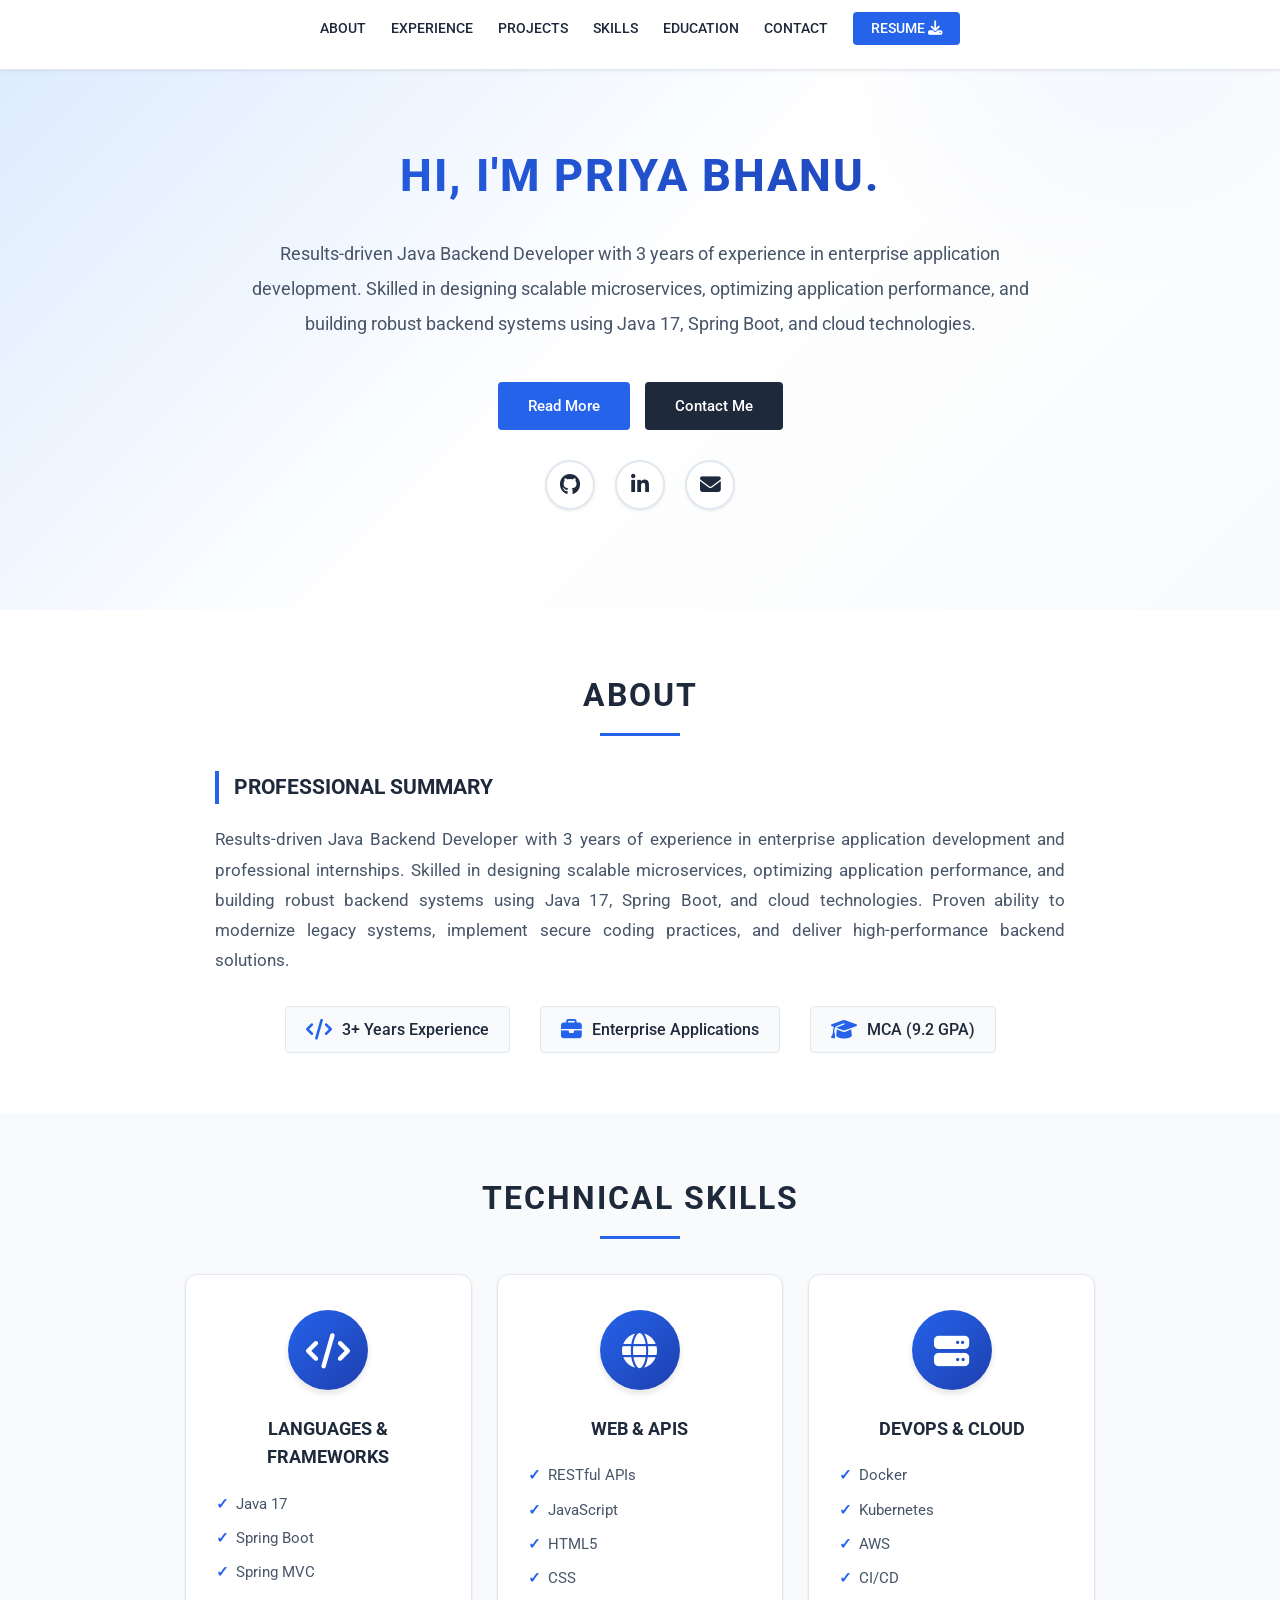
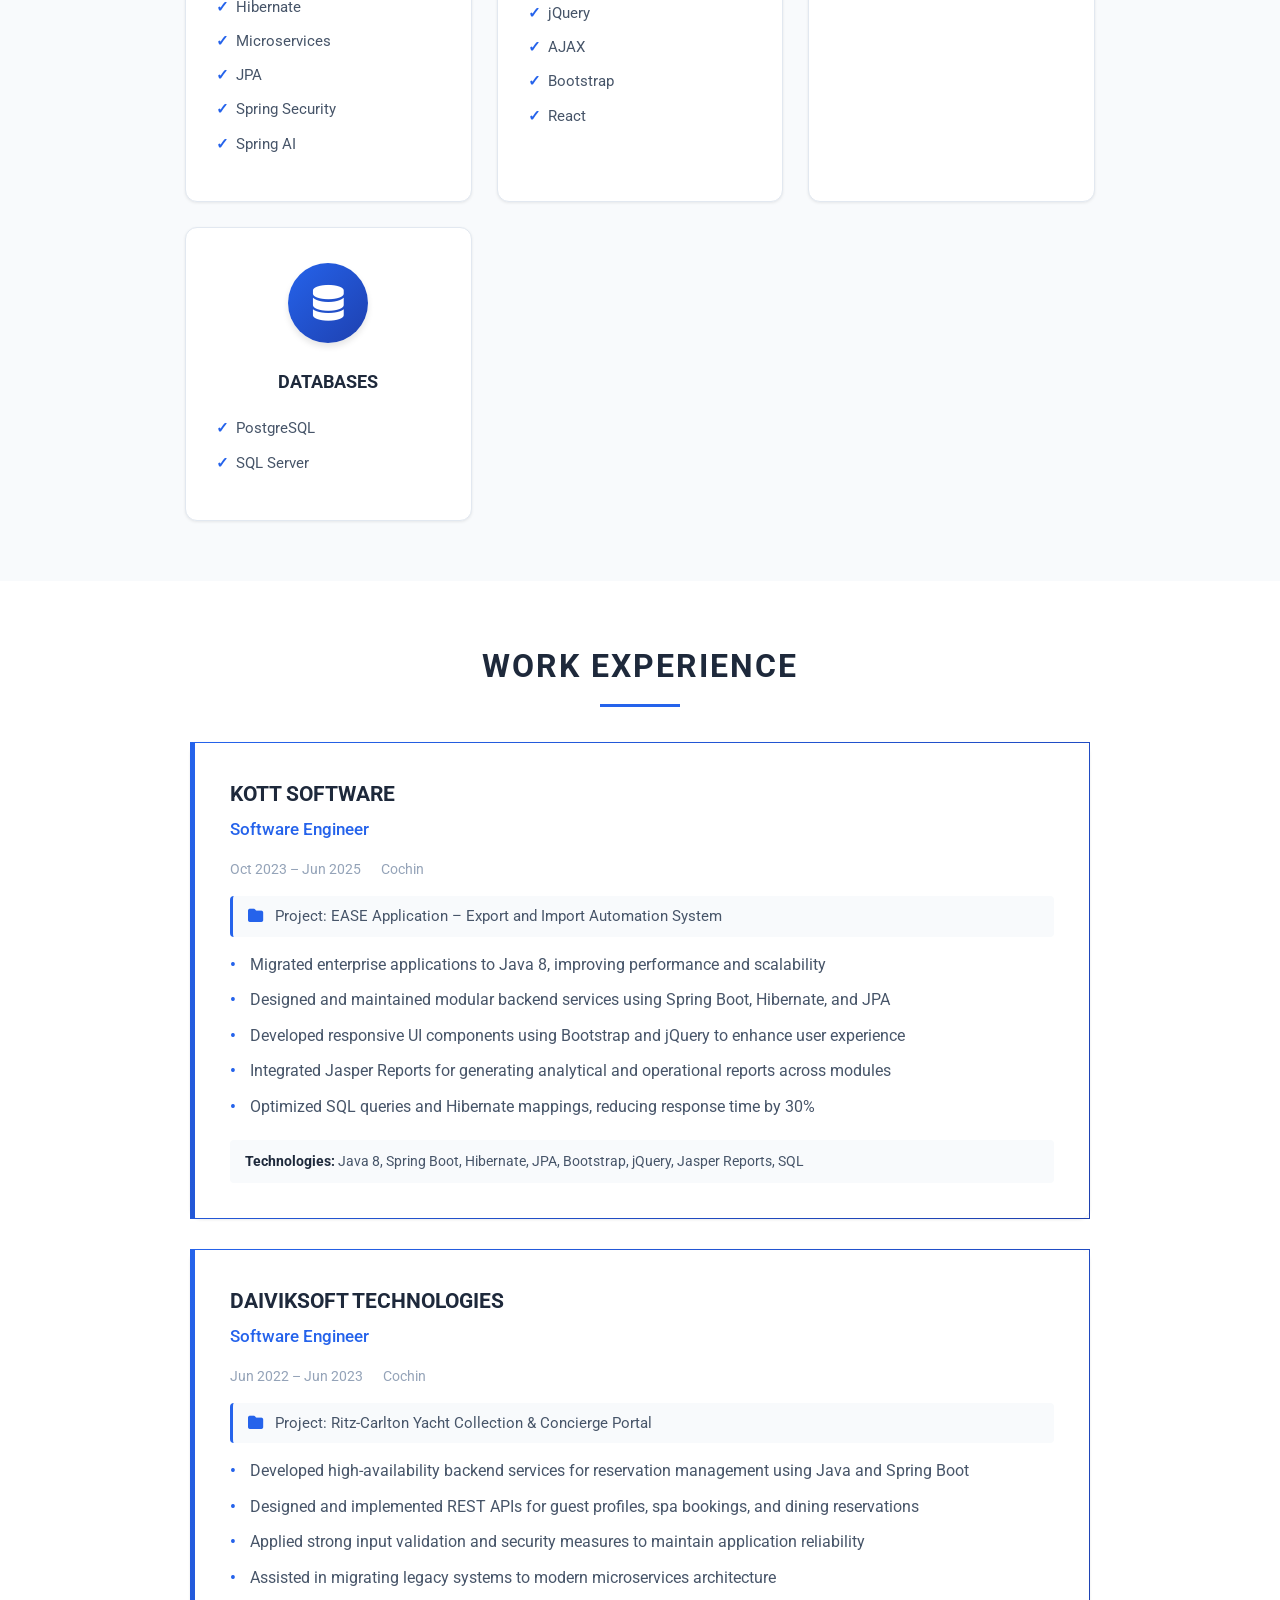
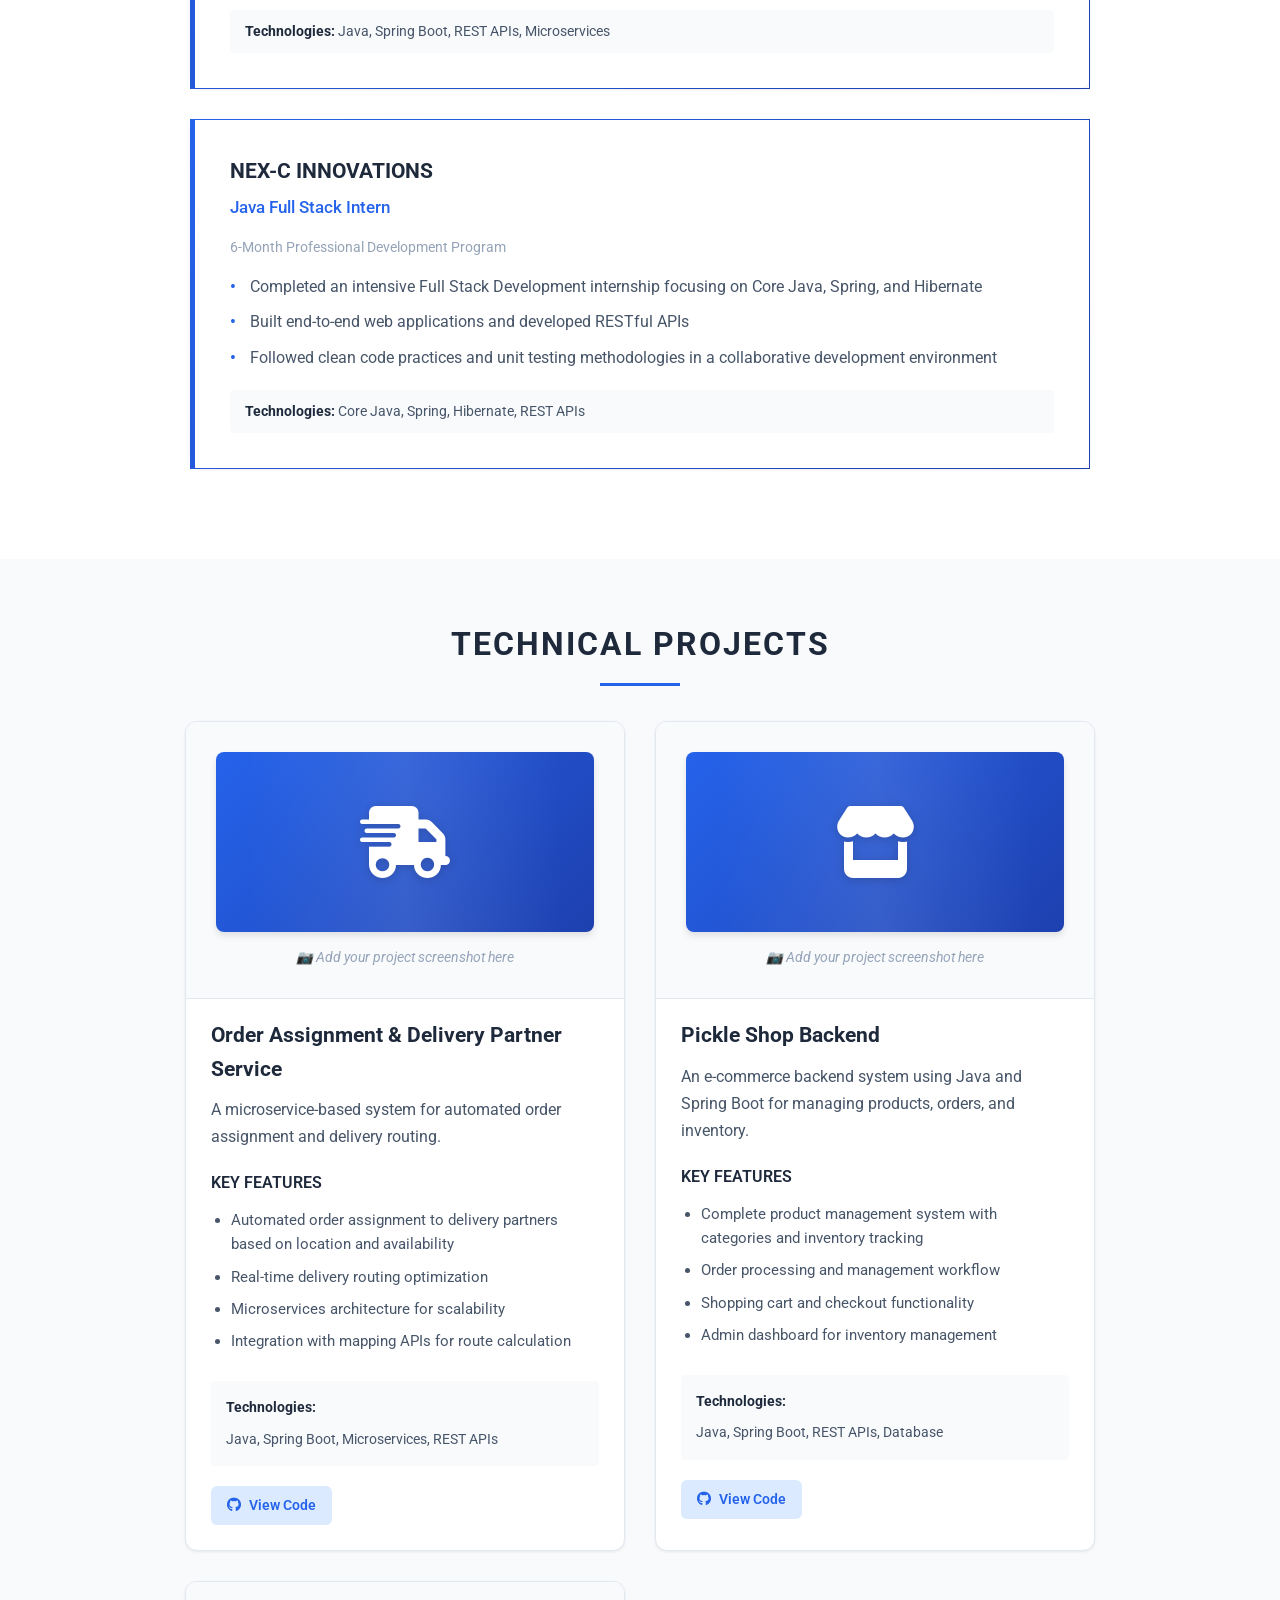
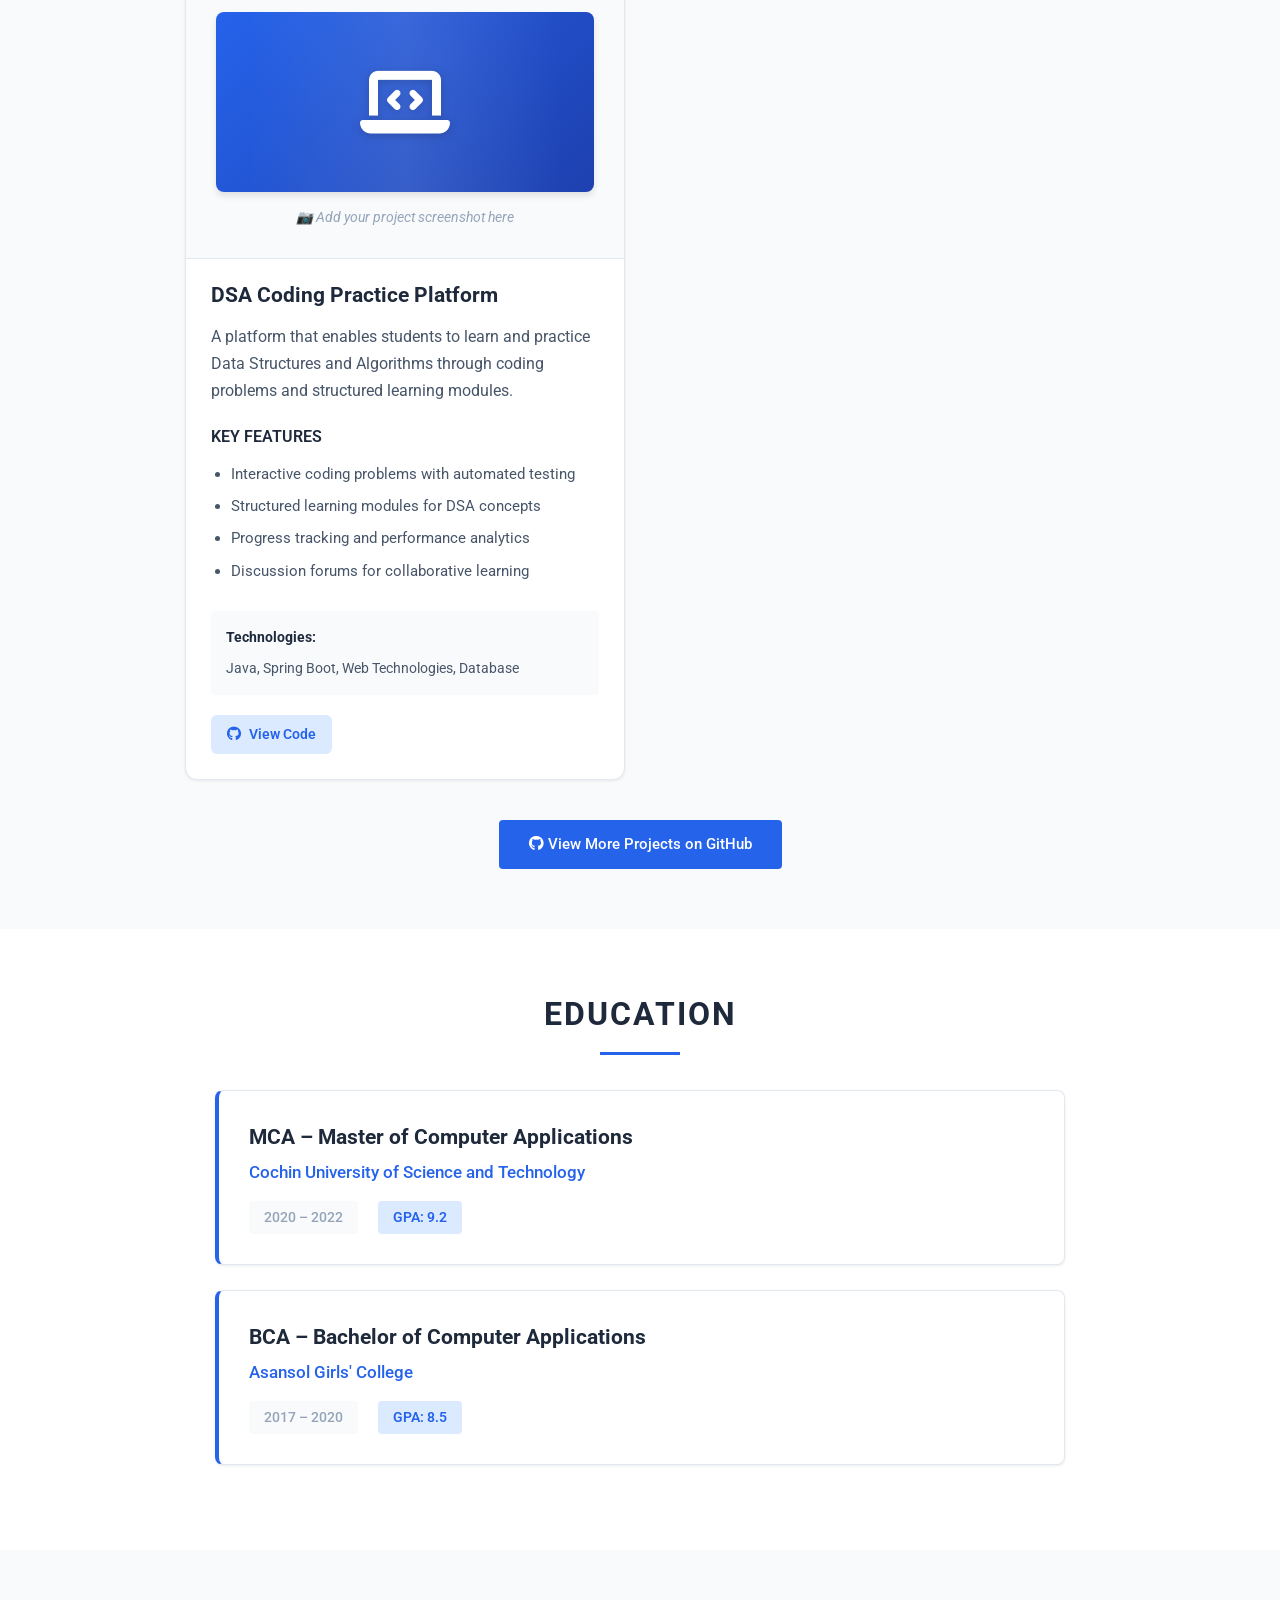
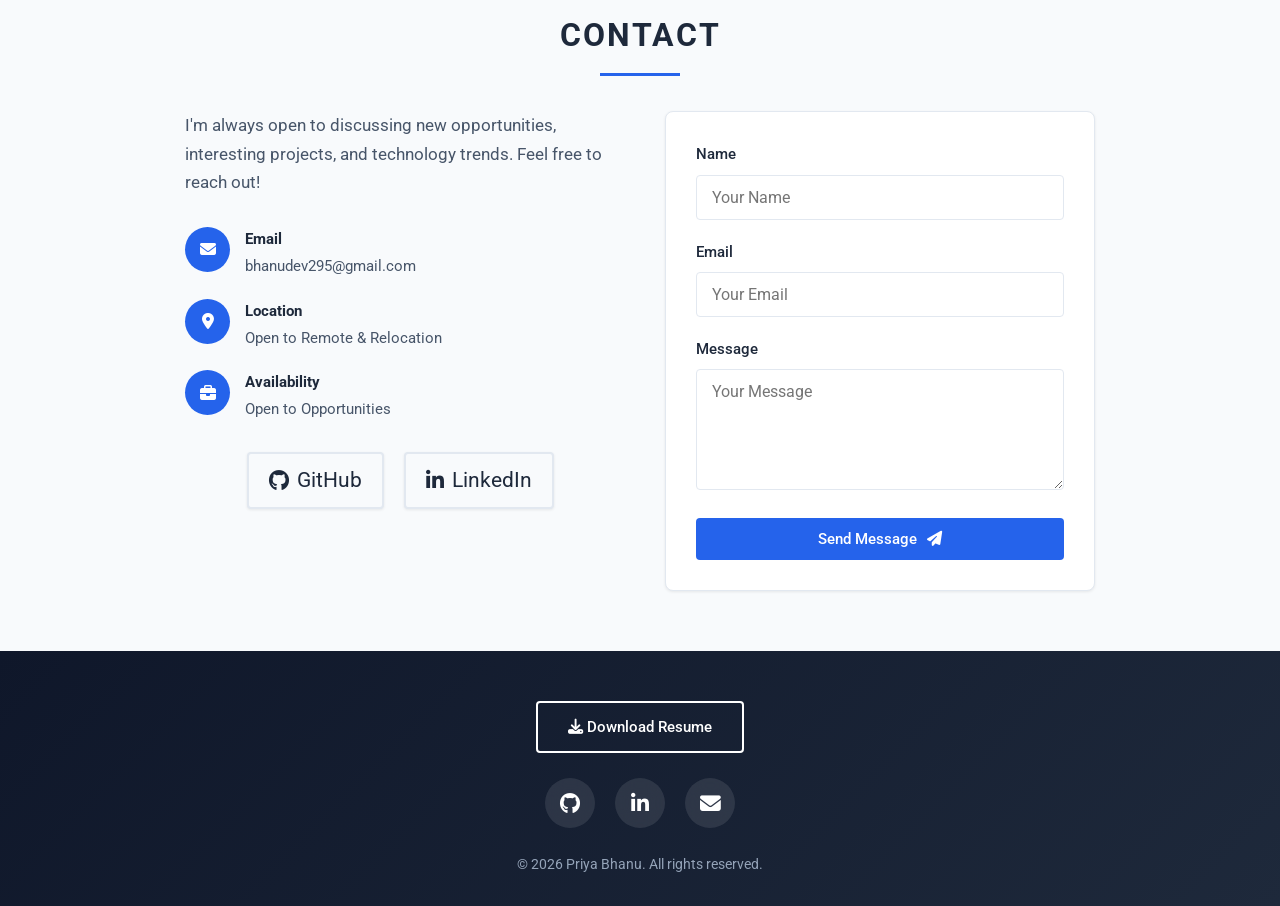
==== commit 70676d04: "changes resuem" ====
--- a/index.html
+++ b/index.html
@@ -53,7 +53,7 @@
                 <a href="https://www.linkedin.com/in/bhanu-priya-0547673b7/" target="_blank" aria-label="LinkedIn">
                     <i class="fab fa-linkedin-in"></i>
                 </a>
-                <a href="mailto:priya@example.com" aria-label="Email">
+                <a href="mailto:bhanudev295@gmail.com" aria-label="Email">
                     <i class="fas fa-envelope"></i>
                 </a>
             </div>
@@ -382,7 +382,7 @@
                             <i class="fas fa-envelope"></i>
                             <div>
                                 <strong>Email</strong>
-                                <p>priya@example.com</p>
+                                <p>bhanudev295@gmail.com</p>
                             </div>
                         </div>
                         <div class="contact-item">
@@ -440,7 +440,7 @@
                 <div class="footer-social">
                     <a href="https://github.com/Priya-Bhanu07" target="_blank"><i class="fab fa-github"></i></a>
                     <a href="https://www.linkedin.com/in/bhanu-priya-0547673b7/" target="_blank"><i class="fab fa-linkedin-in"></i></a>
-                    <a href="mailto:priya@example.com"><i class="fas fa-envelope"></i></a>
+                    <a href="mailto:bhanudev295@gmail.com"><i class="fas fa-envelope"></i></a>
                 </div>
                 <p class="copyright">&copy; 2026 Priya Bhanu. All rights reserved.</p>
             </div>
--- a/assets/css/style.css
+++ b/assets/css/style.css
@@ -2,19 +2,22 @@
    CSS Variables
    =================================== */
 :root {
-    --primary-color: #0066cc;
-    --primary-dark: #0052a3;
-    --primary-light: #e6f0ff;
-    --text-primary: #333333;
-    --text-secondary: #666666;
-    --text-light: #999999;
+    --primary-color: #2563eb;
+    --primary-dark: #1d4ed8;
+    --primary-light: #dbeafe;
+    --primary-gradient: linear-gradient(135deg, #2563eb 0%, #1e40af 100%);
+    --text-primary: #1e293b;
+    --text-secondary: #475569;
+    --text-light: #94a3b8;
     --bg-primary: #ffffff;
-    --bg-secondary: #f8f9fa;
-    --border-color: #e0e0e0;
-    --shadow-sm: 0 1px 3px rgba(0, 0, 0, 0.1);
+    --bg-secondary: #f8fafc;
+    --bg-tertiary: #f1f5f9;
+    --border-color: #e2e8f0;
+    --shadow-sm: 0 1px 3px rgba(0, 0, 0, 0.08);
     --shadow-md: 0 4px 6px rgba(0, 0, 0, 0.1);
-    --shadow-lg: 0 10px 20px rgba(0, 0, 0, 0.15);
-    --transition: all 0.3s ease;
+    --shadow-lg: 0 10px 25px rgba(0, 0, 0, 0.12);
+    --shadow-xl: 0 20px 40px rgba(0, 0, 0, 0.15);
+    --transition: all 0.3s cubic-bezier(0.4, 0, 0.2, 1);
     --font-main: 'Roboto', sans-serif;
     --max-width: 950px;
 }
@@ -150,6 +153,7 @@
     z-index: 1000;
     padding: 15px 0;
     box-shadow: var(--shadow-sm);
+    height: 70px;
 }
 
 .nav-menu {
@@ -157,6 +161,7 @@
     justify-content: center;
     gap: 25px;
     flex-wrap: wrap;
+    align-items: center;
 }
 
 .nav-link {
@@ -187,26 +192,57 @@
    Hero Section
    =================================== */
 .hero {
-    padding: 120px 0 80px;
+    padding: 140px 0 100px;
     text-align: center;
-    background: linear-gradient(135deg, var(--primary-light) 0%, var(--bg-primary) 100%);
+    background: linear-gradient(135deg, var(--primary-light) 0%, var(--bg-primary) 50%, var(--bg-secondary) 100%);
+    position: relative;
+    overflow: hidden;
+}
+
+.hero::before {
+    content: '';
+    position: absolute;
+    top: -50%;
+    right: -10%;
+    width: 600px;
+    height: 600px;
+    background: radial-gradient(circle, rgba(37, 99, 235, 0.05) 0%, transparent 70%);
+    border-radius: 50%;
+    pointer-events: none;
 }
 
 .hero-name {
-    font-size: 2.5rem;
-    font-weight: 700;
+    font-size: 2.8rem;
+    font-weight: 800;
     text-transform: uppercase;
-    margin-bottom: 20px;
-    color: var(--text-primary);
-    letter-spacing: 1px;
+    margin-bottom: 25px;
+    color: var(--text-primary);
+    letter-spacing: 2px;
+    background: var(--primary-gradient);
+    -webkit-background-clip: text;
+    -webkit-text-fill-color: transparent;
+    background-clip: text;
+    animation: fadeInUp 0.8s ease-out;
 }
 
 .hero-tagline {
-    font-size: 1.1rem;
+    font-size: 1.15rem;
     color: var(--text-secondary);
-    max-width: 750px;
-    margin: 0 auto 30px;
-    line-height: 1.8;
+    max-width: 800px;
+    margin: 0 auto 40px;
+    line-height: 1.9;
+    animation: fadeInUp 0.8s ease-out 0.2s both;
+}
+
+@keyframes fadeInUp {
+    from {
+        opacity: 0;
+        transform: translateY(30px);
+    }
+    to {
+        opacity: 1;
+        transform: translateY(0);
+    }
 }
 
 .hero-buttons {
@@ -224,24 +260,26 @@
 }
 
 .social-links a {
-    width: 45px;
-    height: 45px;
+    width: 50px;
+    height: 50px;
     border-radius: 50%;
-    background: var(--bg-secondary);
+    background: var(--bg-primary);
     display: flex;
     align-items: center;
     justify-content: center;
-    font-size: 1.2rem;
+    font-size: 1.3rem;
     color: var(--text-primary);
     transition: var(--transition);
     border: 2px solid var(--border-color);
+    box-shadow: var(--shadow-sm);
 }
 
 .social-links a:hover {
-    background: var(--primary-color);
-    color: white;
-    border-color: var(--primary-color);
-    transform: translateY(-3px);
+    background: var(--primary-gradient);
+    color: white;
+    border-color: transparent;
+    transform: translateY(-5px) scale(1.1);
+    box-shadow: var(--shadow-md);
 }
 
 .social-links.social-large a {
@@ -324,34 +362,53 @@
 
 .skills-box {
     background: var(--bg-primary);
-    padding: 30px;
-    border-radius: 8px;
+    padding: 35px 30px;
+    border-radius: 12px;
     border: 1px solid var(--border-color);
     box-shadow: var(--shadow-sm);
     transition: var(--transition);
     text-align: center;
+    position: relative;
+    overflow: hidden;
+}
+
+.skills-box::before {
+    content: '';
+    position: absolute;
+    top: 0;
+    left: 0;
+    right: 0;
+    height: 4px;
+    background: var(--primary-gradient);
+    transform: scaleX(0);
+    transition: transform 0.3s ease;
+}
+
+.skills-box:hover::before {
+    transform: scaleX(1);
 }
 
 .skills-box:hover {
-    transform: translateY(-5px);
-    box-shadow: var(--shadow-lg);
-    border-color: var(--primary-color);
+    transform: translateY(-8px);
+    box-shadow: var(--shadow-xl);
+    border-color: var(--primary-light);
 }
 
 .skills-box-icon {
-    width: 70px;
-    height: 70px;
-    margin: 0 auto 20px;
-    background: var(--primary-light);
+    width: 80px;
+    height: 80px;
+    margin: 0 auto 25px;
+    background: var(--primary-gradient);
     border-radius: 50%;
     display: flex;
     align-items: center;
     justify-content: center;
+    box-shadow: var(--shadow-md);
 }
 
 .skills-box-icon i {
-    font-size: 2rem;
-    color: var(--primary-color);
+    font-size: 2.2rem;
+    color: white;
 }
 
 .skills-box-title {
@@ -396,18 +453,20 @@
 
 .experience-item {
     background: var(--bg-primary);
-    padding: 30px;
+    padding: 35px;
     margin-bottom: 30px;
     border: 1px solid var(--border-color);
-    border-radius: 8px;
+    border-radius: 12px;
     box-shadow: var(--shadow-sm);
     transition: var(--transition);
-    border-left: 4px solid var(--primary-color);
+    border-left: 5px solid transparent;
+    border-image: var(--primary-gradient) 1;
 }
 
 .experience-item:hover {
-    box-shadow: var(--shadow-lg);
-    transform: translateX(5px);
+    box-shadow: var(--shadow-xl);
+    transform: translateX(8px);
+    border-color: var(--primary-light);
 }
 
 .experience-header {
@@ -501,7 +560,7 @@
 .project-card {
     background: var(--bg-primary);
     padding: 0;
-    border-radius: 8px;
+    border-radius: 12px;
     border: 1px solid var(--border-color);
     box-shadow: var(--shadow-sm);
     transition: var(--transition);
@@ -509,9 +568,9 @@
 }
 
 .project-card:hover {
-    transform: translateY(-5px);
-    box-shadow: var(--shadow-lg);
-    border-color: var(--primary-color);
+    transform: translateY(-8px);
+    box-shadow: var(--shadow-xl);
+    border-color: var(--primary-light);
 }
 
 .project-image-box {
@@ -524,17 +583,38 @@
 .project-image-placeholder {
     width: 100%;
     height: 180px;
-    background: linear-gradient(135deg, var(--primary-color) 0%, var(--primary-dark) 100%);
+    background: var(--primary-gradient);
     border-radius: 8px;
     display: flex;
     align-items: center;
     justify-content: center;
     margin-bottom: 15px;
+    box-shadow: var(--shadow-md);
+    position: relative;
+    overflow: hidden;
+}
+
+.project-image-placeholder::after {
+    content: '';
+    position: absolute;
+    top: -50%;
+    left: -50%;
+    width: 200%;
+    height: 200%;
+    background: linear-gradient(45deg, transparent 30%, rgba(255,255,255,0.1) 50%, transparent 70%);
+    transform: rotate(45deg);
+    animation: shimmer 3s infinite;
+}
+
+@keyframes shimmer {
+    0% { transform: translateX(-100%) rotate(45deg); }
+    100% { transform: translateX(100%) rotate(45deg); }
 }
 
 .project-image-placeholder i {
-    font-size: 4rem;
-    color: white;
+    font-size: 4.5rem;
+    color: white;
+    filter: drop-shadow(0 2px 4px rgba(0,0,0,0.2));
 }
 
 .project-image-note {
@@ -606,13 +686,20 @@
     align-items: center;
     gap: 8px;
     color: var(--primary-color);
-    font-weight: 500;
+    font-weight: 600;
     font-size: 0.9rem;
+    padding: 8px 16px;
+    border-radius: 6px;
+    background: var(--primary-light);
+    transition: var(--transition);
 }
 
 .btn-link:hover {
-    color: var(--primary-dark);
-    text-decoration: underline;
+    background: var(--primary-gradient);
+    color: white;
+    transform: translateY(-2px);
+    text-decoration: none;
+    box-shadow: var(--shadow-md);
 }
 
 .github-cta {
@@ -785,9 +872,9 @@
    Footer
    =================================== */
 .footer {
-    background: var(--text-primary);
-    color: white;
-    padding: 40px 0;
+    background: linear-gradient(135deg, #0f172a 0%, #1e293b 100%);
+    color: white;
+    padding: 50px 0 30px;
 }
 
 .footer-content {
@@ -806,21 +893,23 @@
 }
 
 .footer-social a {
-    width: 45px;
-    height: 45px;
+    width: 50px;
+    height: 50px;
     border-radius: 50%;
     background: rgba(255, 255, 255, 0.1);
     display: flex;
     align-items: center;
     justify-content: center;
-    font-size: 1.2rem;
+    font-size: 1.3rem;
     color: white;
     transition: var(--transition);
+    backdrop-filter: blur(10px);
 }
 
 .footer-social a:hover {
-    background: var(--primary-color);
-    transform: translateY(-3px);
+    background: var(--primary-gradient);
+    transform: translateY(-5px) scale(1.1);
+    box-shadow: 0 5px 15px rgba(37, 99, 235, 0.4);
 }
 
 .copyright {
@@ -832,60 +921,71 @@
    Responsive Design
    =================================== */
 @media (max-width: 768px) {
+    .navbar {
+        height: auto;
+        min-height: 70px;
+    }
+
     .nav-menu {
-        gap: 15px;
-    }
-    
+        gap: 12px;
+        padding: 5px 0;
+    }
+
     .nav-link {
-        font-size: 0.8rem;
-    }
-    
+        font-size: 0.75rem;
+        padding: 3px 5px;
+    }
+
+    .hero {
+        padding-top: 100px;
+    }
+
     .hero-name {
         font-size: 1.8rem;
     }
-    
+
     .hero-tagline {
         font-size: 1rem;
     }
-    
+
     .hero-buttons {
         flex-direction: column;
         align-items: center;
     }
-    
+
     .hero-buttons .btn {
         width: 100%;
         max-width: 280px;
     }
-    
+
     .section-title {
         font-size: 1.7rem;
     }
-    
+
     .experience-item,
     .education-item {
         padding: 20px;
     }
-    
+
     .contact-content {
         grid-template-columns: 1fr;
         gap: 30px;
     }
-    
+
     .skills-grid {
         grid-template-columns: 1fr;
     }
-    
+
     .projects-grid {
         grid-template-columns: 1fr;
     }
-    
+
     .about-details {
         flex-direction: column;
         align-items: center;
         gap: 15px;
     }
-    
+
     .education-meta {
         flex-direction: column;
         gap: 10px;
@@ -894,38 +994,46 @@
 
 @media (max-width: 480px) {
     .navbar {
-        padding: 10px 0;
-    }
-    
+        height: auto;
+        min-height: 80px;
+        padding: 12px 0;
+    }
+
     .nav-menu {
         flex-direction: column;
-        gap: 10px;
-    }
-    
+        gap: 8px;
+        padding: 5px 0;
+    }
+
+    .nav-link {
+        font-size: 0.8rem;
+        padding: 5px 0;
+    }
+
     .hero {
-        padding: 100px 0 60px;
-    }
-    
+        padding: 90px 0 60px;
+    }
+
     .hero-name {
         font-size: 1.5rem;
     }
-    
+
     .section {
         padding: 40px 0;
     }
-    
+
     .section-title {
         font-size: 1.5rem;
     }
-    
+
     .skills-box {
         padding: 20px;
     }
-    
+
     .project-image-placeholder {
         height: 150px;
     }
-    
+
     .project-image-placeholder i {
         font-size: 3rem;
     }
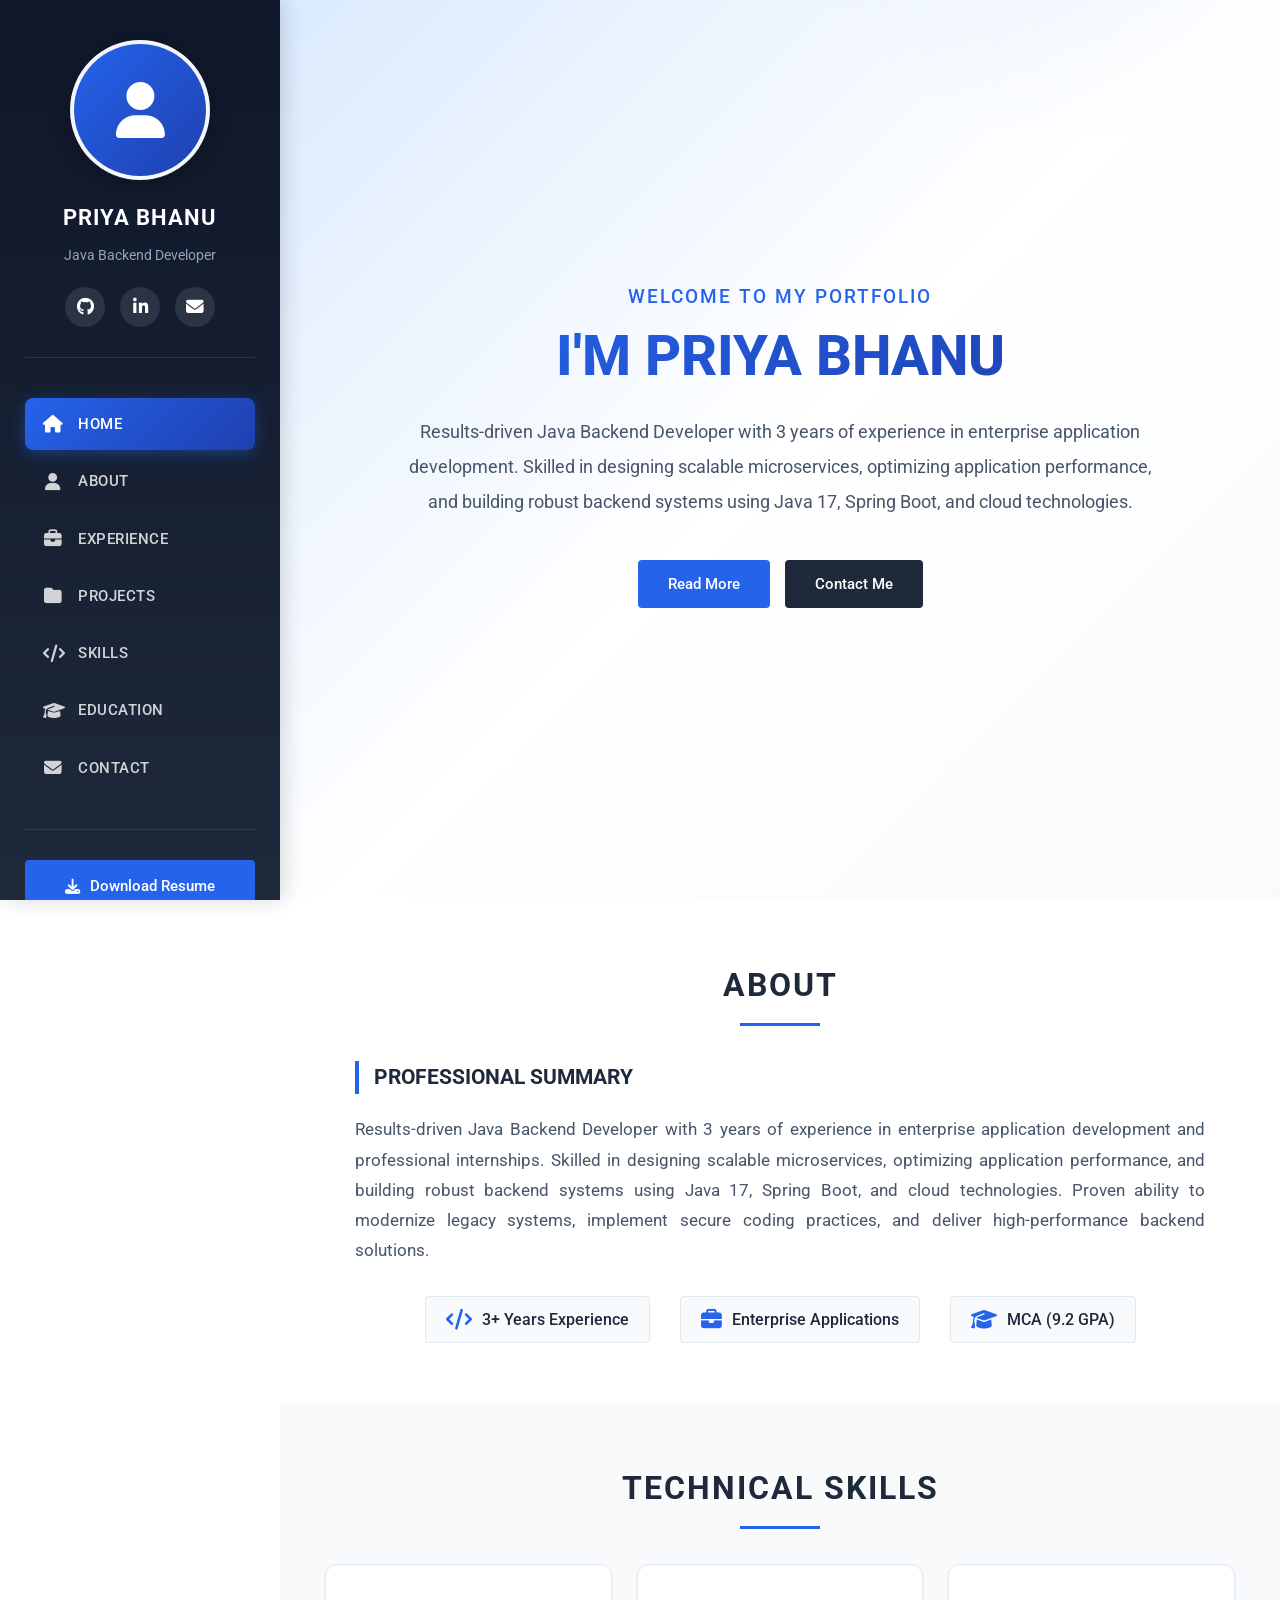
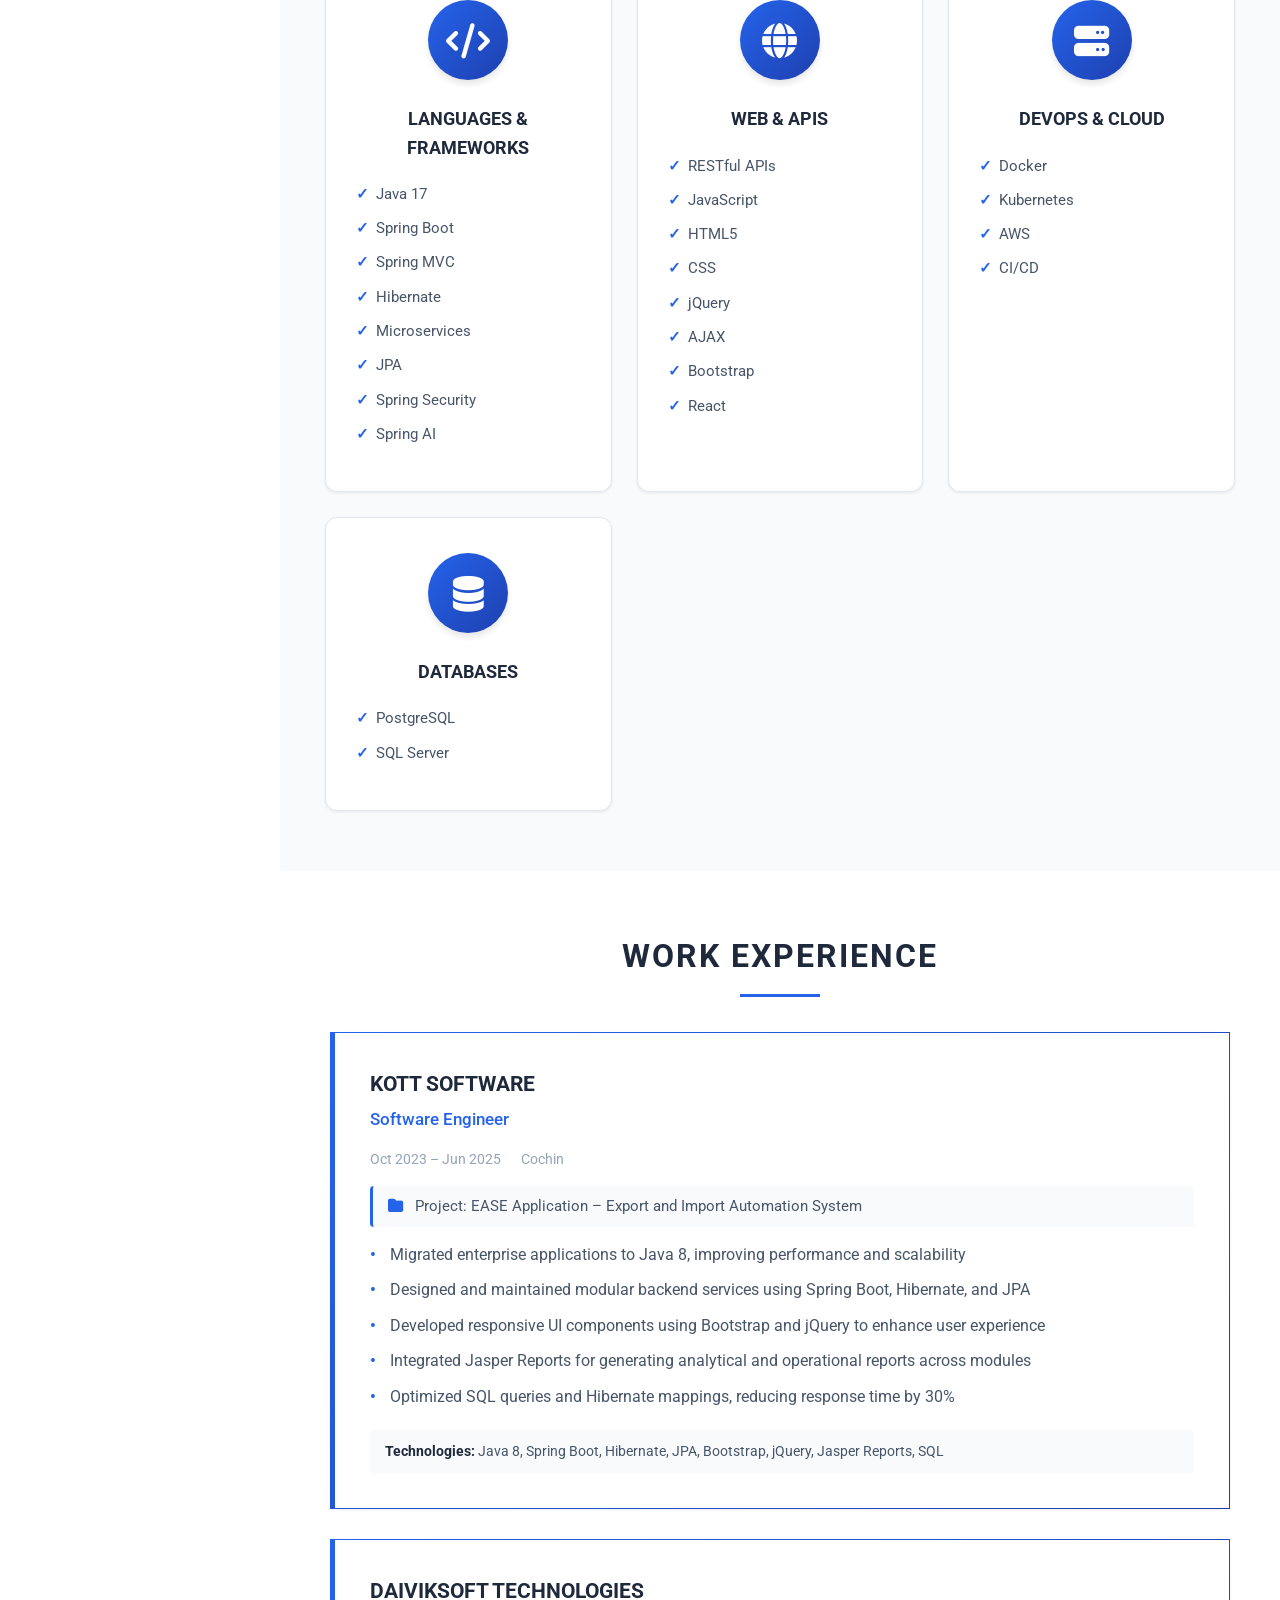
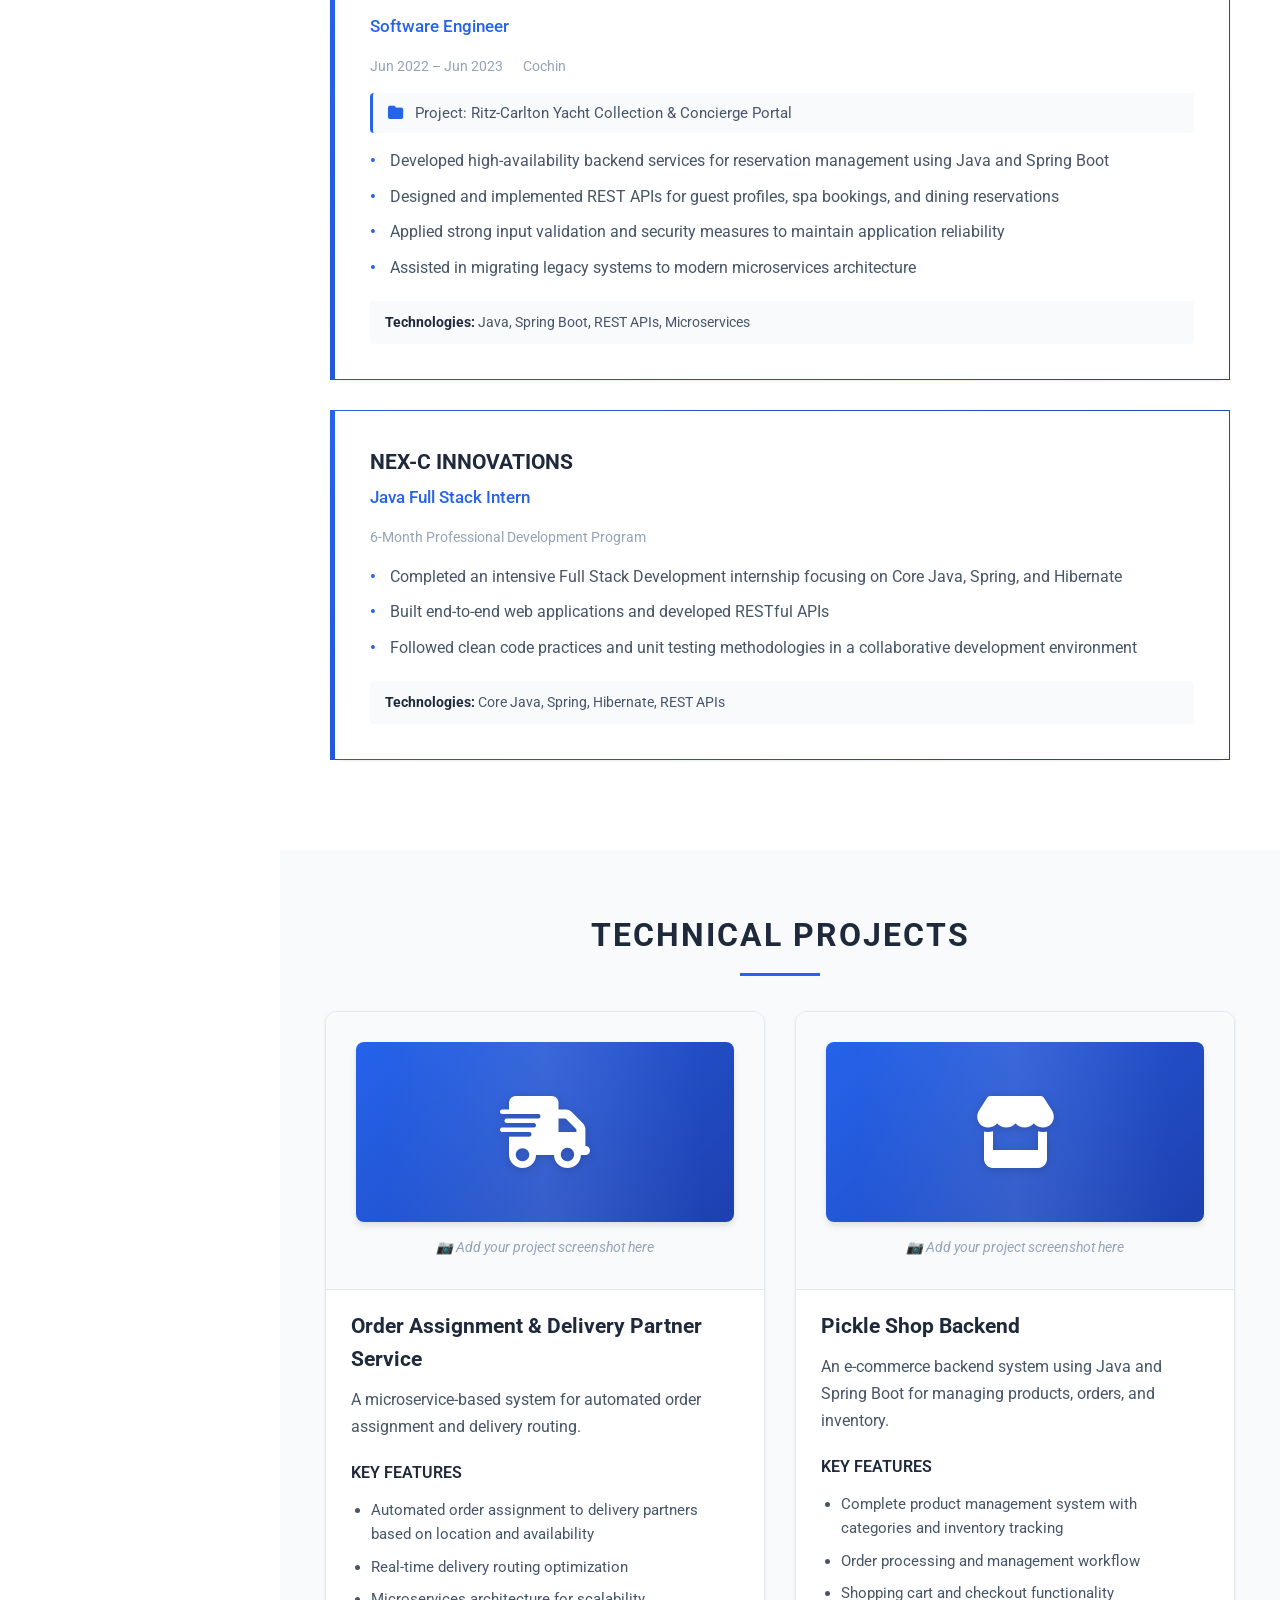
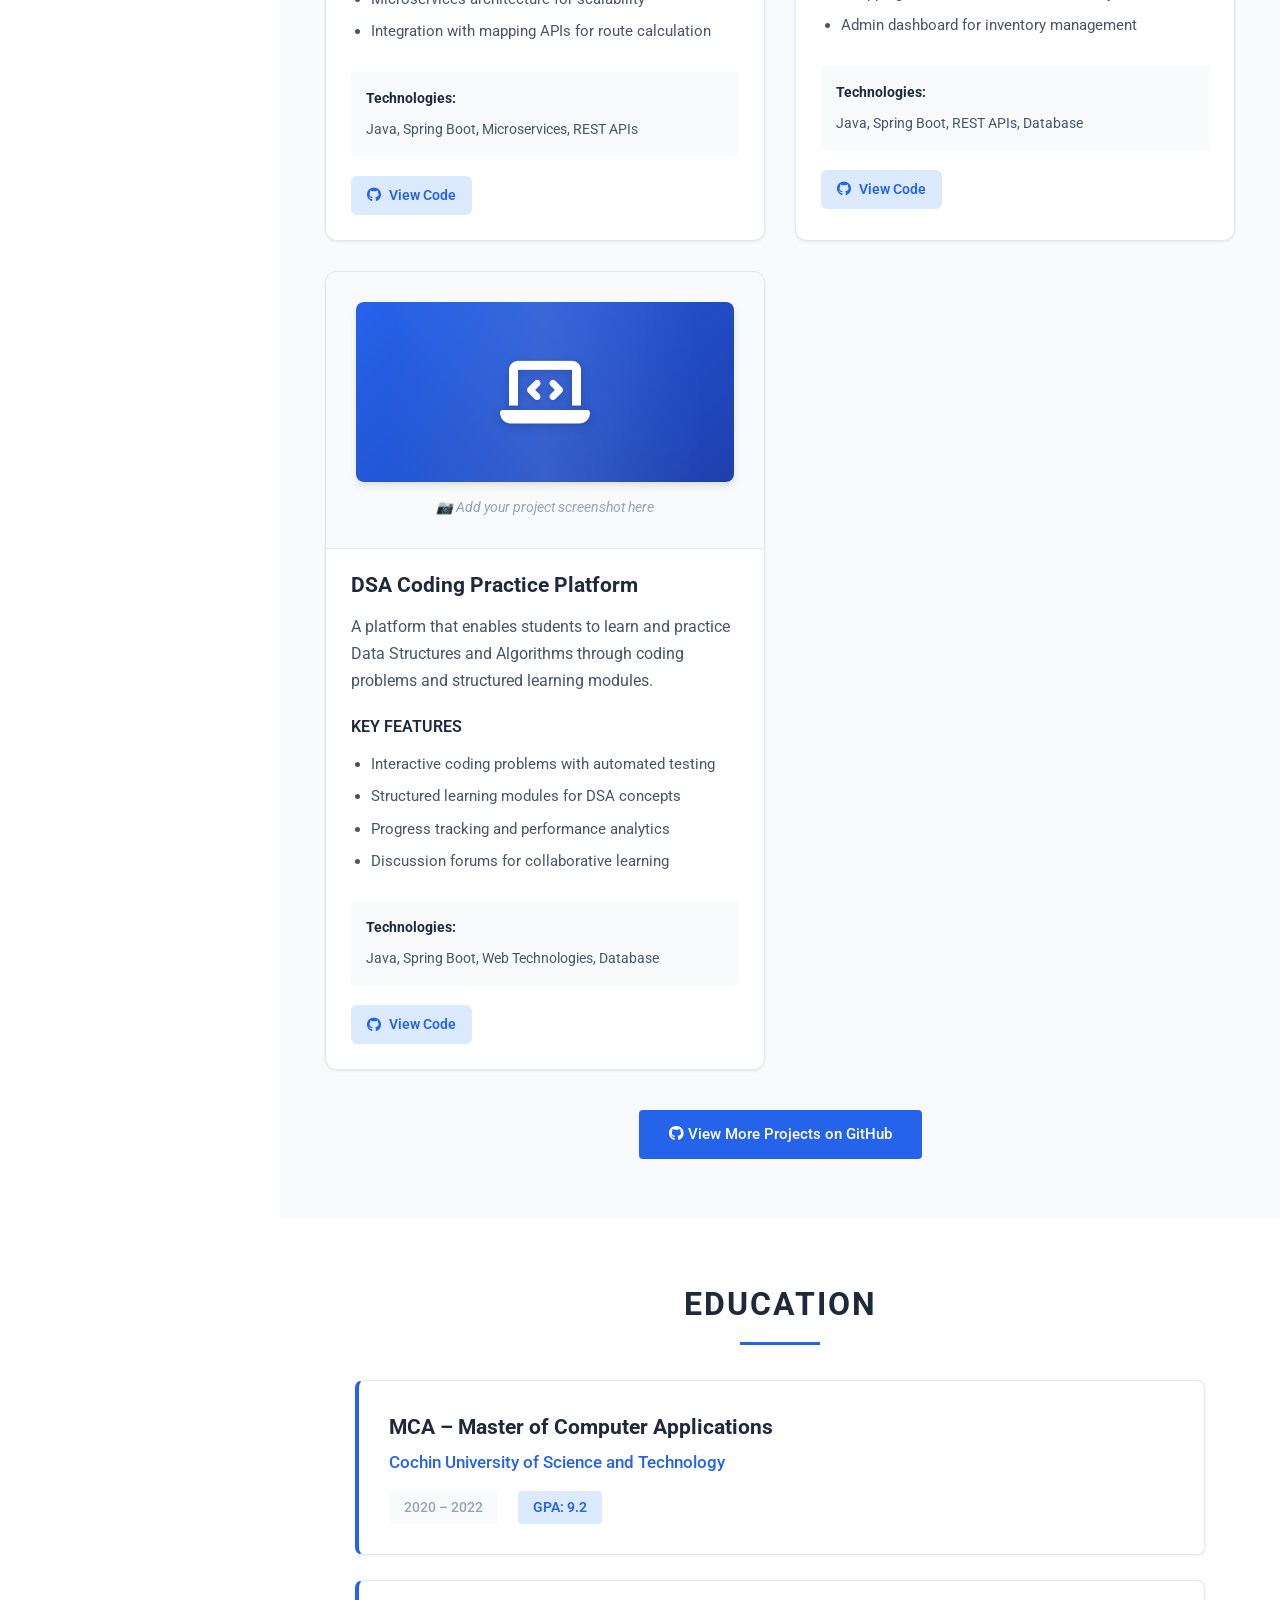
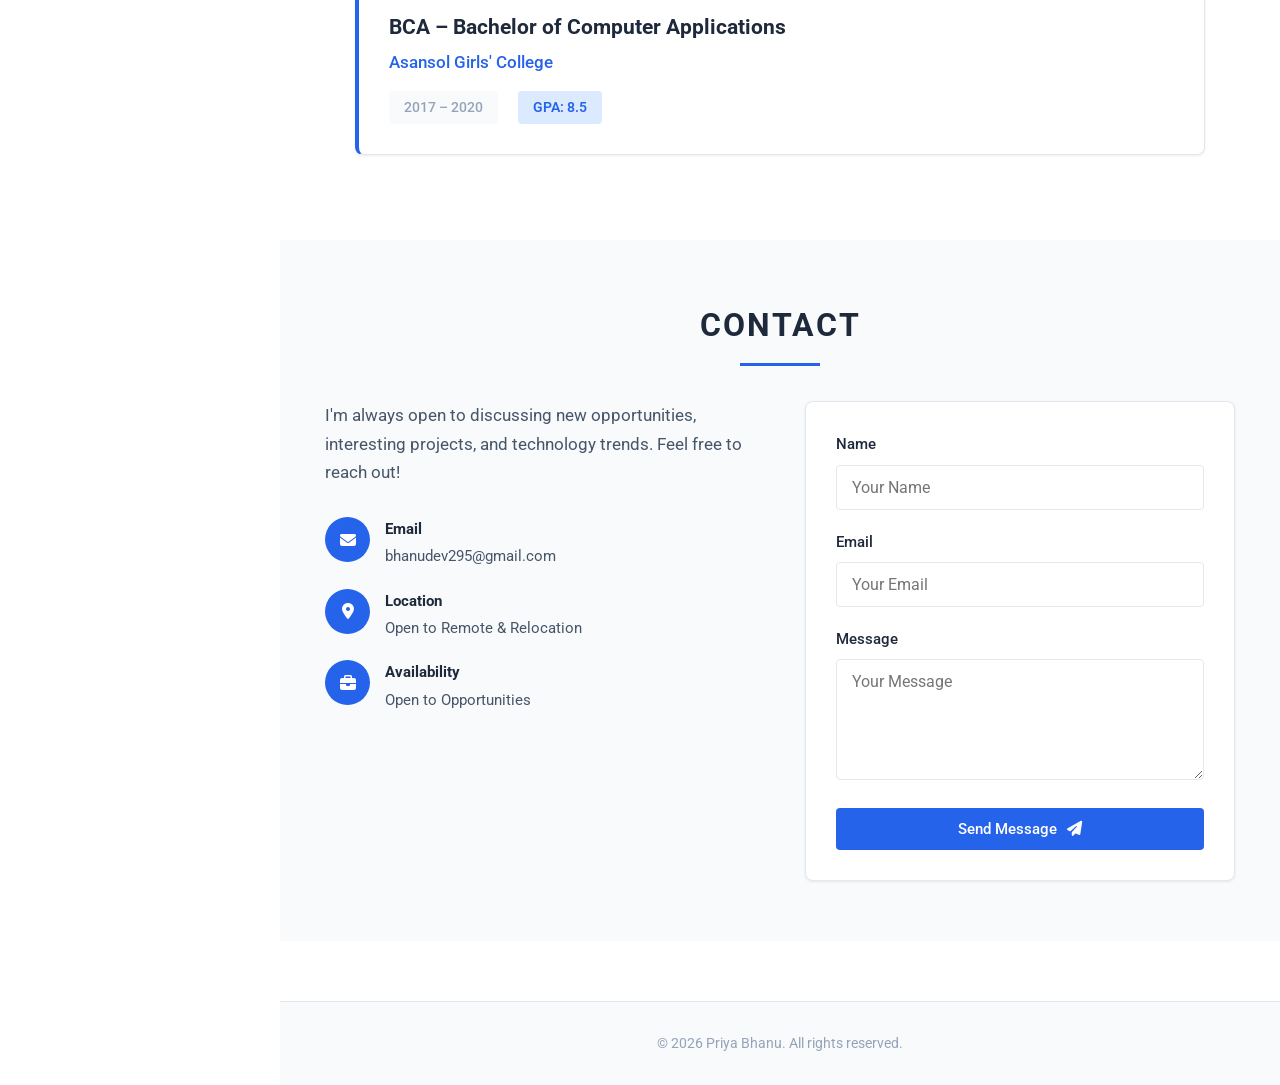
==== commit 813c095b: "new resuem" ====
--- a/index.html
+++ b/index.html
@@ -19,43 +19,64 @@
     <link rel="stylesheet" href="assets/css/style.css">
 </head>
 <body>
-    <!-- Navigation -->
-    <nav class="navbar">
-        <div class="container">
-            <ul class="nav-menu">
-                <li><a href="#about" class="nav-link">About</a></li>
-                <li><a href="#experience" class="nav-link">Experience</a></li>
-                <li><a href="#projects" class="nav-link">Projects</a></li>
-                <li><a href="#skills" class="nav-link">Skills</a></li>
-                <li><a href="#education" class="nav-link">Education</a></li>
-                <li><a href="#contact" class="nav-link">Contact</a></li>
-                <li><a href="assets/resume.pdf" download class="nav-link resume-btn">Resume <i class="fas fa-download"></i></a></li>
-            </ul>
-        </div>
-    </nav>
+    <!-- Left Sidebar Navigation -->
+    <aside class="sidebar">
+        <div class="sidebar-content">
+            <div class="profile-section">
+                <div class="profile-image-container">
+                    <img src="assets/images/profile.jpg" alt="Profile Picture" class="profile-image" onerror="this.style.display='none'; this.nextElementSibling.style.display='flex'">
+                    <div class="profile-placeholder" style="display: none;">
+                        <i class="fas fa-user"></i>
+                    </div>
+                </div>
+                <h1 class="sidebar-name">PRIYA BHANU</h1>
+                <p class="sidebar-title">Java Backend Developer</p>
+                <div class="sidebar-social">
+                    <a href="https://github.com/Priya-Bhanu07" target="_blank" aria-label="GitHub">
+                        <i class="fab fa-github"></i>
+                    </a>
+                    <a href="https://www.linkedin.com/in/bhanu-priya-0547673b7/" target="_blank" aria-label="LinkedIn">
+                        <i class="fab fa-linkedin-in"></i>
+                    </a>
+                    <a href="mailto:bhanudev295@gmail.com" aria-label="Email">
+                        <i class="fas fa-envelope"></i>
+                    </a>
+                </div>
+            </div>
+            <nav class="sidebar-nav">
+                <ul class="nav-menu-vertical">
+                    <li><a href="#home" class="nav-link active"><i class="fas fa-home"></i> Home</a></li>
+                    <li><a href="#about" class="nav-link"><i class="fas fa-user"></i> About</a></li>
+                    <li><a href="#experience" class="nav-link"><i class="fas fa-briefcase"></i> Experience</a></li>
+                    <li><a href="#projects" class="nav-link"><i class="fas fa-folder"></i> Projects</a></li>
+                    <li><a href="#skills" class="nav-link"><i class="fas fa-code"></i> Skills</a></li>
+                    <li><a href="#education" class="nav-link"><i class="fas fa-graduation-cap"></i> Education</a></li>
+                    <li><a href="#contact" class="nav-link"><i class="fas fa-envelope"></i> Contact</a></li>
+                </ul>
+            </nav>
+            <div class="sidebar-footer">
+                <a href="assets/resume.pdf" download class="btn btn-primary btn-full">
+                    <i class="fas fa-download"></i> Download Resume
+                </a>
+            </div>
+        </div>
+    </aside>
+
+    <!-- Main Content Area -->
+    <main class="main-content">
 
     <!-- Hero Section -->
     <section id="home" class="hero">
         <div class="container">
-            <h1 class="hero-name">HI, I'M PRIYA BHANU.</h1>
+            <h2 class="hero-welcome">Welcome to my Portfolio</h2>
+            <h1 class="hero-name">I'M PRIYA BHANU</h1>
             <p class="hero-tagline">
-                Results-driven Java Backend Developer with 3 years of experience in enterprise application development. 
+                Results-driven Java Backend Developer with 3 years of experience in enterprise application development.
                 Skilled in designing scalable microservices, optimizing application performance, and building robust backend systems using Java 17, Spring Boot, and cloud technologies.
             </p>
             <div class="hero-buttons">
                 <a href="#about" class="btn btn-primary">Read More</a>
                 <a href="#contact" class="btn btn-secondary">Contact Me</a>
-            </div>
-            <div class="social-links">
-                <a href="https://github.com/Priya-Bhanu07" target="_blank" aria-label="GitHub">
-                    <i class="fab fa-github"></i>
-                </a>
-                <a href="https://www.linkedin.com/in/bhanu-priya-0547673b7/" target="_blank" aria-label="LinkedIn">
-                    <i class="fab fa-linkedin-in"></i>
-                </a>
-                <a href="mailto:bhanudev295@gmail.com" aria-label="Email">
-                    <i class="fas fa-envelope"></i>
-                </a>
             </div>
         </div>
     </section>
@@ -433,19 +454,10 @@
     <!-- Footer -->
     <footer class="footer">
         <div class="container">
-            <div class="footer-content">
-                <a href="assets/resume.pdf" download class="btn btn-outline-light">
-                    <i class="fas fa-download"></i> Download Resume
-                </a>
-                <div class="footer-social">
-                    <a href="https://github.com/Priya-Bhanu07" target="_blank"><i class="fab fa-github"></i></a>
-                    <a href="https://www.linkedin.com/in/bhanu-priya-0547673b7/" target="_blank"><i class="fab fa-linkedin-in"></i></a>
-                    <a href="mailto:bhanudev295@gmail.com"><i class="fas fa-envelope"></i></a>
-                </div>
-                <p class="copyright">&copy; 2026 Priya Bhanu. All rights reserved.</p>
-            </div>
+            <p class="copyright">&copy; 2026 Priya Bhanu. All rights reserved.</p>
         </div>
     </footer>
+    </main>
 
     <!-- Custom JavaScript -->
     <script src="assets/js/main.js"></script>
--- a/assets/css/style.css
+++ b/assets/css/style.css
@@ -33,7 +33,7 @@
 
 html {
     scroll-behavior: smooth;
-    scroll-padding-top: 60px;
+    scroll-padding-top: 20px;
 }
 
 body {
@@ -41,6 +41,7 @@
     color: var(--text-primary);
     line-height: 1.6;
     background: var(--bg-primary);
+    padding-top: 0;
 }
 
 a {
@@ -141,62 +142,181 @@
 }
 
 /* ===================================
-   Navigation
+   Navigation - SIDEBAR
    =================================== */
-.navbar {
+.sidebar {
     position: fixed;
     top: 0;
     left: 0;
+    width: 280px;
+    height: 100vh;
+    background: linear-gradient(180deg, #0f172a 0%, #1e293b 100%);
+    color: white;
+    z-index: 1000;
+    overflow-y: auto;
+    box-shadow: 4px 0 20px rgba(0, 0, 0, 0.15);
+}
+
+.sidebar-content {
+    padding: 40px 25px;
+    display: flex;
+    flex-direction: column;
+    height: 100%;
+}
+
+.profile-section {
+    text-align: center;
+    margin-bottom: 40px;
+    padding-bottom: 30px;
+    border-bottom: 1px solid rgba(255, 255, 255, 0.1);
+}
+
+.profile-image-container {
+    width: 140px;
+    height: 140px;
+    margin: 0 auto 20px;
+    border-radius: 50%;
+    overflow: hidden;
+    border: 4px solid rgba(255, 255, 255, 0.2);
+    box-shadow: 0 5px 20px rgba(0, 0, 0, 0.3);
+    background: var(--bg-tertiary);
+}
+
+.profile-image {
     width: 100%;
-    background: var(--bg-primary);
-    border-bottom: 1px solid var(--border-color);
-    z-index: 1000;
-    padding: 15px 0;
-    box-shadow: var(--shadow-sm);
-    height: 70px;
-}
-
-.nav-menu {
-    display: flex;
+    height: 100%;
+    object-fit: cover;
+}
+
+.profile-placeholder {
+    width: 100%;
+    height: 100%;
+    display: flex;
+    align-items: center;
     justify-content: center;
-    gap: 25px;
-    flex-wrap: wrap;
+    background: var(--primary-gradient);
+    color: white;
+    font-size: 3.5rem;
+}
+
+.sidebar-name {
+    font-size: 1.4rem;
+    font-weight: 700;
+    margin-bottom: 8px;
+    letter-spacing: 1px;
+    color: white;
+}
+
+.sidebar-title {
+    font-size: 0.9rem;
+    color: var(--text-light);
+    margin-bottom: 20px;
+}
+
+.sidebar-social {
+    display: flex;
+    justify-content: center;
+    gap: 15px;
+}
+
+.sidebar-social a {
+    width: 40px;
+    height: 40px;
+    border-radius: 50%;
+    background: rgba(255, 255, 255, 0.1);
+    display: flex;
     align-items: center;
-}
-
-.nav-link {
+    justify-content: center;
+    font-size: 1.1rem;
+    color: white;
+    transition: var(--transition);
+}
+
+.sidebar-social a:hover {
+    background: var(--primary-color);
+    transform: translateY(-3px) scale(1.1);
+}
+
+.sidebar-nav {
+    flex: 1;
+}
+
+.nav-menu-vertical {
+    list-style: none;
+    padding: 0;
+    margin: 0;
+}
+
+.nav-menu-vertical li {
+    margin-bottom: 5px;
+}
+
+.nav-menu-vertical .nav-link {
+    display: flex;
+    align-items: center;
+    gap: 15px;
+    padding: 14px 18px;
+    color: rgba(255, 255, 255, 0.8);
+    font-size: 0.95rem;
     font-weight: 500;
-    color: var(--text-primary);
-    font-size: 0.9rem;
     text-transform: uppercase;
-    padding: 5px 0;
-}
-
-.nav-link:hover {
-    color: var(--primary-color);
-}
-
-.resume-btn {
-    background: var(--primary-color);
-    color: white;
-    padding: 8px 18px;
-    border-radius: 4px;
-}
-
-.resume-btn:hover {
-    background: var(--primary-dark);
-    color: white;
+    letter-spacing: 0.5px;
+    border-radius: 8px;
+    transition: var(--transition);
+}
+
+.nav-menu-vertical .nav-link:hover {
+    background: rgba(255, 255, 255, 0.1);
+    color: white;
+    padding-left: 22px;
+}
+
+.nav-menu-vertical .nav-link.active {
+    background: var(--primary-gradient);
+    color: white;
+    box-shadow: 0 4px 15px rgba(37, 99, 235, 0.4);
+}
+
+.nav-menu-vertical .nav-link i {
+    width: 20px;
+    text-align: center;
+    font-size: 1.1rem;
+}
+
+.sidebar-footer {
+    margin-top: 30px;
+    padding-top: 30px;
+    border-top: 1px solid rgba(255, 255, 255, 0.1);
+}
+
+.sidebar-footer .btn {
+    width: 100%;
+    padding: 14px 20px;
+    font-size: 0.95rem;
+}
+
+.main-content {
+    margin-left: 280px;
+    min-height: 100vh;
+}
+
+/* Remove old navbar styles */
+.navbar {
+    display: none;
 }
 
 /* ===================================
    Hero Section
    =================================== */
 .hero {
-    padding: 140px 0 100px;
+    padding: 100px 0 80px;
     text-align: center;
     background: linear-gradient(135deg, var(--primary-light) 0%, var(--bg-primary) 50%, var(--bg-secondary) 100%);
     position: relative;
     overflow: hidden;
+    min-height: 100vh;
+    display: flex;
+    align-items: center;
 }
 
 .hero::before {
@@ -211,27 +331,47 @@
     pointer-events: none;
 }
 
+.hero-welcome {
+    font-size: 1.2rem;
+    color: var(--primary-color);
+    font-weight: 500;
+    margin-bottom: 10px;
+    letter-spacing: 2px;
+    text-transform: uppercase;
+    animation: fadeInDown 0.8s ease-out;
+}
+
 .hero-name {
-    font-size: 2.8rem;
+    font-size: 3.5rem;
     font-weight: 800;
     text-transform: uppercase;
     margin-bottom: 25px;
-    color: var(--text-primary);
-    letter-spacing: 2px;
     background: var(--primary-gradient);
     -webkit-background-clip: text;
     -webkit-text-fill-color: transparent;
     background-clip: text;
-    animation: fadeInUp 0.8s ease-out;
+    animation: fadeInUp 0.8s ease-out 0.2s both;
+    line-height: 1.2;
 }
 
 .hero-tagline {
     font-size: 1.15rem;
     color: var(--text-secondary);
-    max-width: 800px;
+    max-width: 750px;
     margin: 0 auto 40px;
     line-height: 1.9;
-    animation: fadeInUp 0.8s ease-out 0.2s both;
+    animation: fadeInUp 0.8s ease-out 0.4s both;
+}
+
+@keyframes fadeInDown {
+    from {
+        opacity: 0;
+        transform: translateY(-30px);
+    }
+    to {
+        opacity: 1;
+        transform: translateY(0);
+    }
 }
 
 @keyframes fadeInUp {
@@ -282,13 +422,8 @@
     box-shadow: var(--shadow-md);
 }
 
-.social-links.social-large a {
-    width: auto;
-    height: auto;
-    border-radius: 4px;
-    padding: 10px 20px;
-    background: var(--bg-secondary);
-    gap: 8px;
+.social-links.social-large {
+    display: none;
 }
 
 /* ===================================
@@ -872,9 +1007,11 @@
    Footer
    =================================== */
 .footer {
-    background: linear-gradient(135deg, #0f172a 0%, #1e293b 100%);
-    color: white;
-    padding: 50px 0 30px;
+    background: var(--bg-secondary);
+    color: var(--text-secondary);
+    padding: 30px 0;
+    border-top: 1px solid var(--border-color);
+    margin-top: 60px;
 }
 
 .footer-content {
@@ -886,76 +1023,109 @@
 }
 
 .footer-social {
-    display: flex;
-    justify-content: center;
-    gap: 20px;
-    margin-bottom: 25px;
-}
-
-.footer-social a {
-    width: 50px;
-    height: 50px;
-    border-radius: 50%;
-    background: rgba(255, 255, 255, 0.1);
-    display: flex;
-    align-items: center;
-    justify-content: center;
-    font-size: 1.3rem;
-    color: white;
-    transition: var(--transition);
-    backdrop-filter: blur(10px);
-}
-
-.footer-social a:hover {
-    background: var(--primary-gradient);
-    transform: translateY(-5px) scale(1.1);
-    box-shadow: 0 5px 15px rgba(37, 99, 235, 0.4);
+    display: none;
 }
 
 .copyright {
     color: var(--text-light);
     font-size: 0.9rem;
+    text-align: center;
 }
 
 /* ===================================
    Responsive Design
    =================================== */
+@media (max-width: 1024px) {
+    .sidebar {
+        width: 260px;
+    }
+
+    .main-content {
+        margin-left: 260px;
+    }
+
+    .hero-name {
+        font-size: 2.8rem;
+    }
+}
+
 @media (max-width: 768px) {
-    .navbar {
+    .sidebar {
+        width: 100%;
         height: auto;
-        min-height: 70px;
-    }
-
-    .nav-menu {
-        gap: 12px;
-        padding: 5px 0;
-    }
-
-    .nav-link {
-        font-size: 0.75rem;
-        padding: 3px 5px;
+        bottom: 0;
+        top: auto;
+        box-shadow: 0 -4px 20px rgba(0, 0, 0, 0.15);
+    }
+
+    .sidebar-content {
+        flex-direction: row;
+        padding: 10px 15px;
+        align-items: center;
+        justify-content: space-between;
+    }
+
+    .profile-section {
+        display: none;
+    }
+
+    .sidebar-nav {
+        flex: 1;
+        display: flex;
+        justify-content: center;
+    }
+
+    .nav-menu-vertical {
+        display: flex;
+        flex-wrap: wrap;
+        justify-content: center;
+        gap: 5px;
+    }
+
+    .nav-menu-vertical li {
+        margin-bottom: 0;
+    }
+
+    .nav-menu-vertical .nav-link {
+        padding: 10px 14px;
+        font-size: 0.7rem;
+        flex-direction: column;
+        gap: 5px;
+        border-radius: 6px;
+    }
+
+    .nav-menu-vertical .nav-link i {
+        font-size: 1.2rem;
+    }
+
+    .sidebar-footer {
+        display: none;
+    }
+
+    .main-content {
+        margin-left: 0;
+        margin-bottom: 80px;
     }
 
     .hero {
-        padding-top: 100px;
+        padding: 60px 20px 80px;
+        min-height: auto;
+    }
+
+    .hero-welcome {
+        font-size: 1rem;
     }
 
     .hero-name {
-        font-size: 1.8rem;
+        font-size: 2rem;
     }
 
     .hero-tagline {
         font-size: 1rem;
     }
 
-    .hero-buttons {
-        flex-direction: column;
-        align-items: center;
-    }
-
-    .hero-buttons .btn {
-        width: 100%;
-        max-width: 280px;
+    .section {
+        padding: 50px 15px;
     }
 
     .section-title {
@@ -993,33 +1163,37 @@
 }
 
 @media (max-width: 480px) {
-    .navbar {
-        height: auto;
-        min-height: 80px;
-        padding: 12px 0;
-    }
-
-    .nav-menu {
-        flex-direction: column;
-        gap: 8px;
-        padding: 5px 0;
-    }
-
-    .nav-link {
-        font-size: 0.8rem;
-        padding: 5px 0;
+    .sidebar-content {
+        padding: 8px 10px;
+    }
+
+    .nav-menu-vertical {
+        gap: 3px;
+    }
+
+    .nav-menu-vertical .nav-link {
+        padding: 8px 10px;
+        font-size: 0.65rem;
+    }
+
+    .nav-menu-vertical .nav-link i {
+        font-size: 1rem;
     }
 
     .hero {
-        padding: 90px 0 60px;
+        padding: 50px 15px 80px;
     }
 
     .hero-name {
-        font-size: 1.5rem;
+        font-size: 1.6rem;
+    }
+
+    .hero-tagline {
+        font-size: 0.9rem;
     }
 
     .section {
-        padding: 40px 0;
+        padding: 40px 15px;
     }
 
     .section-title {
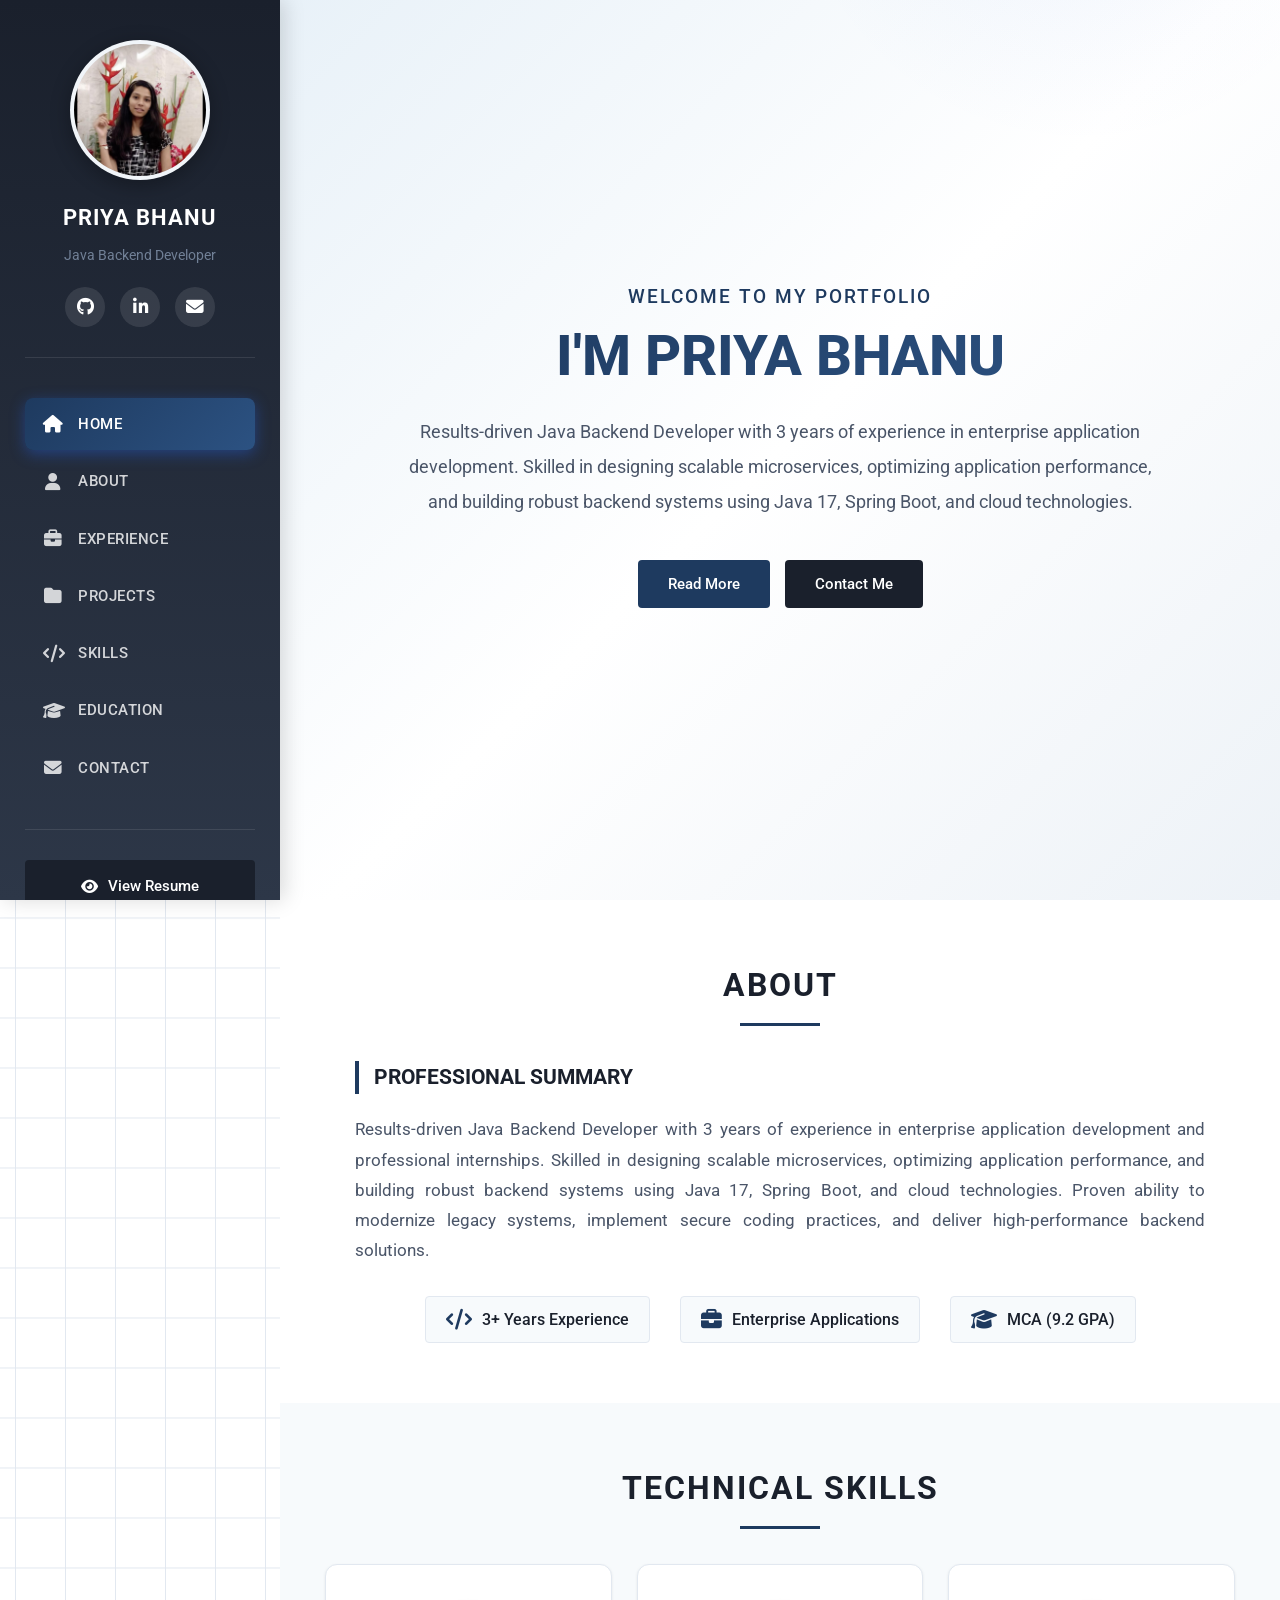
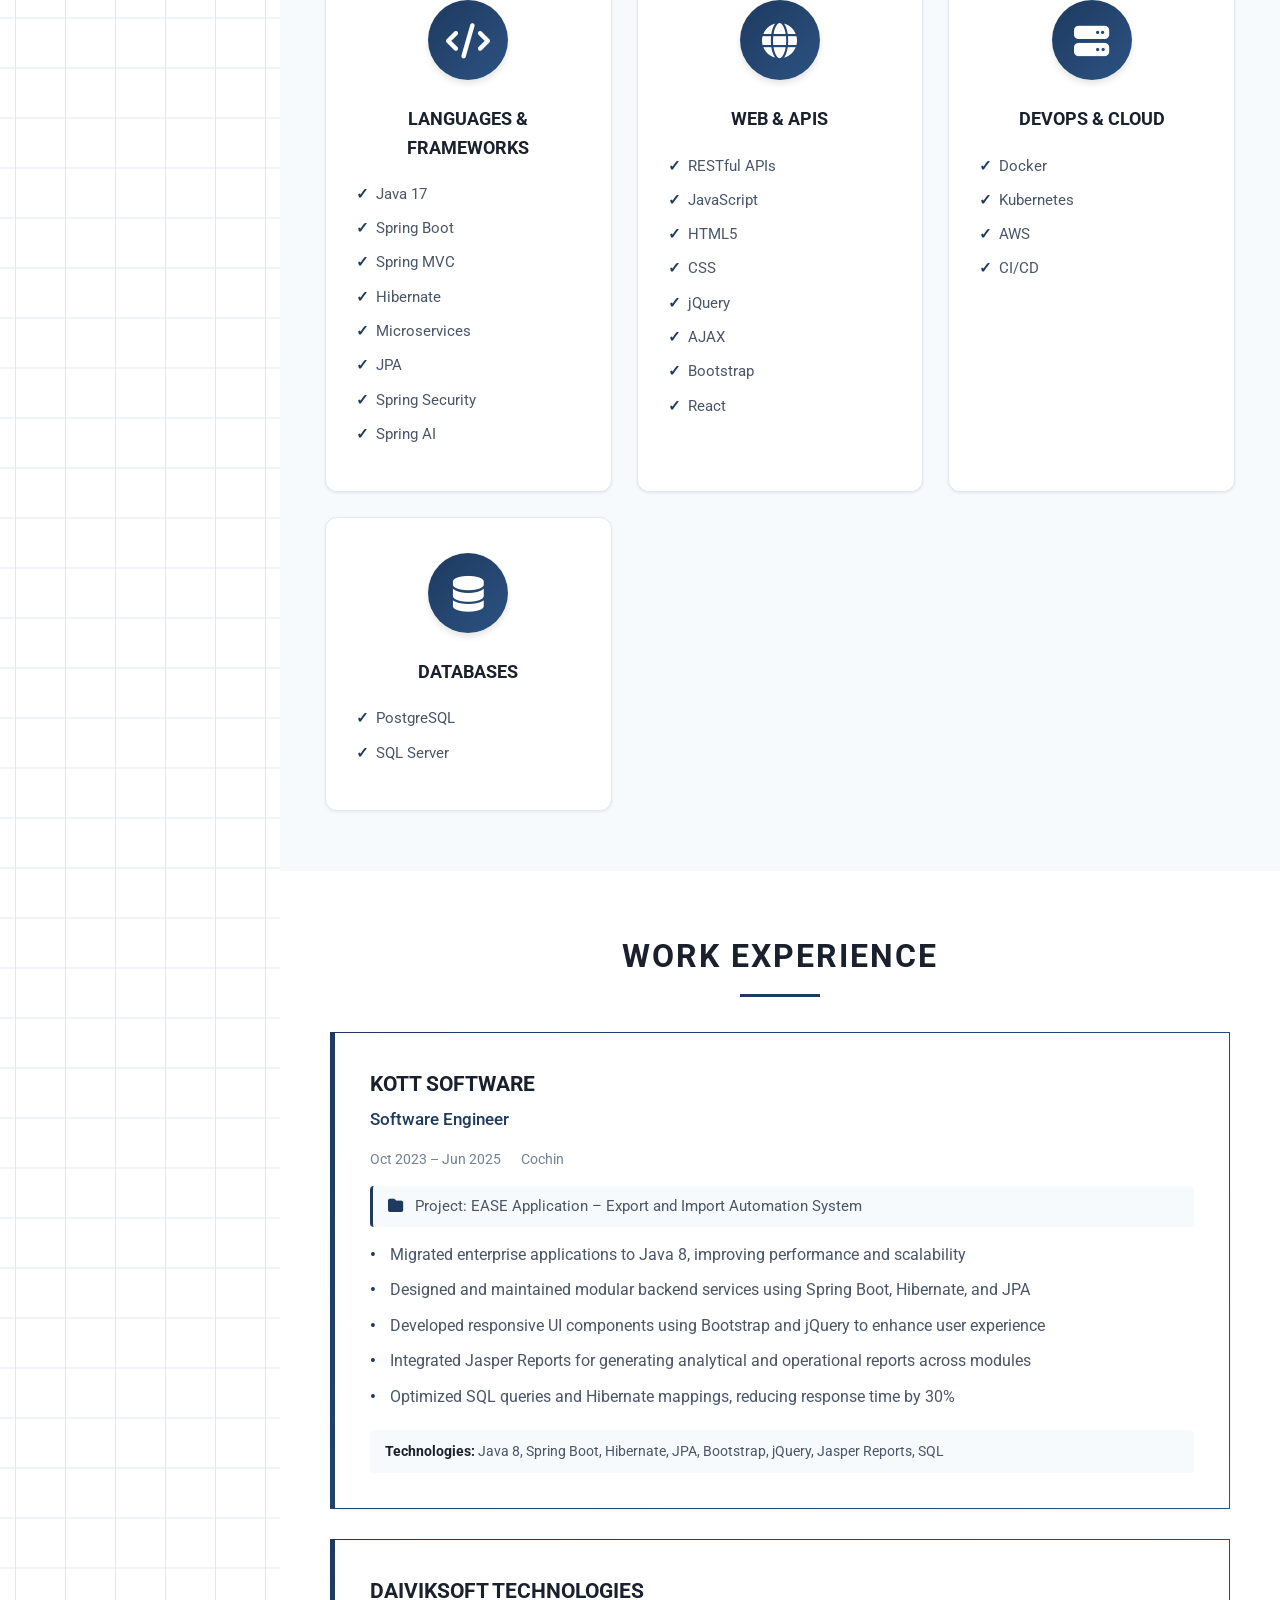
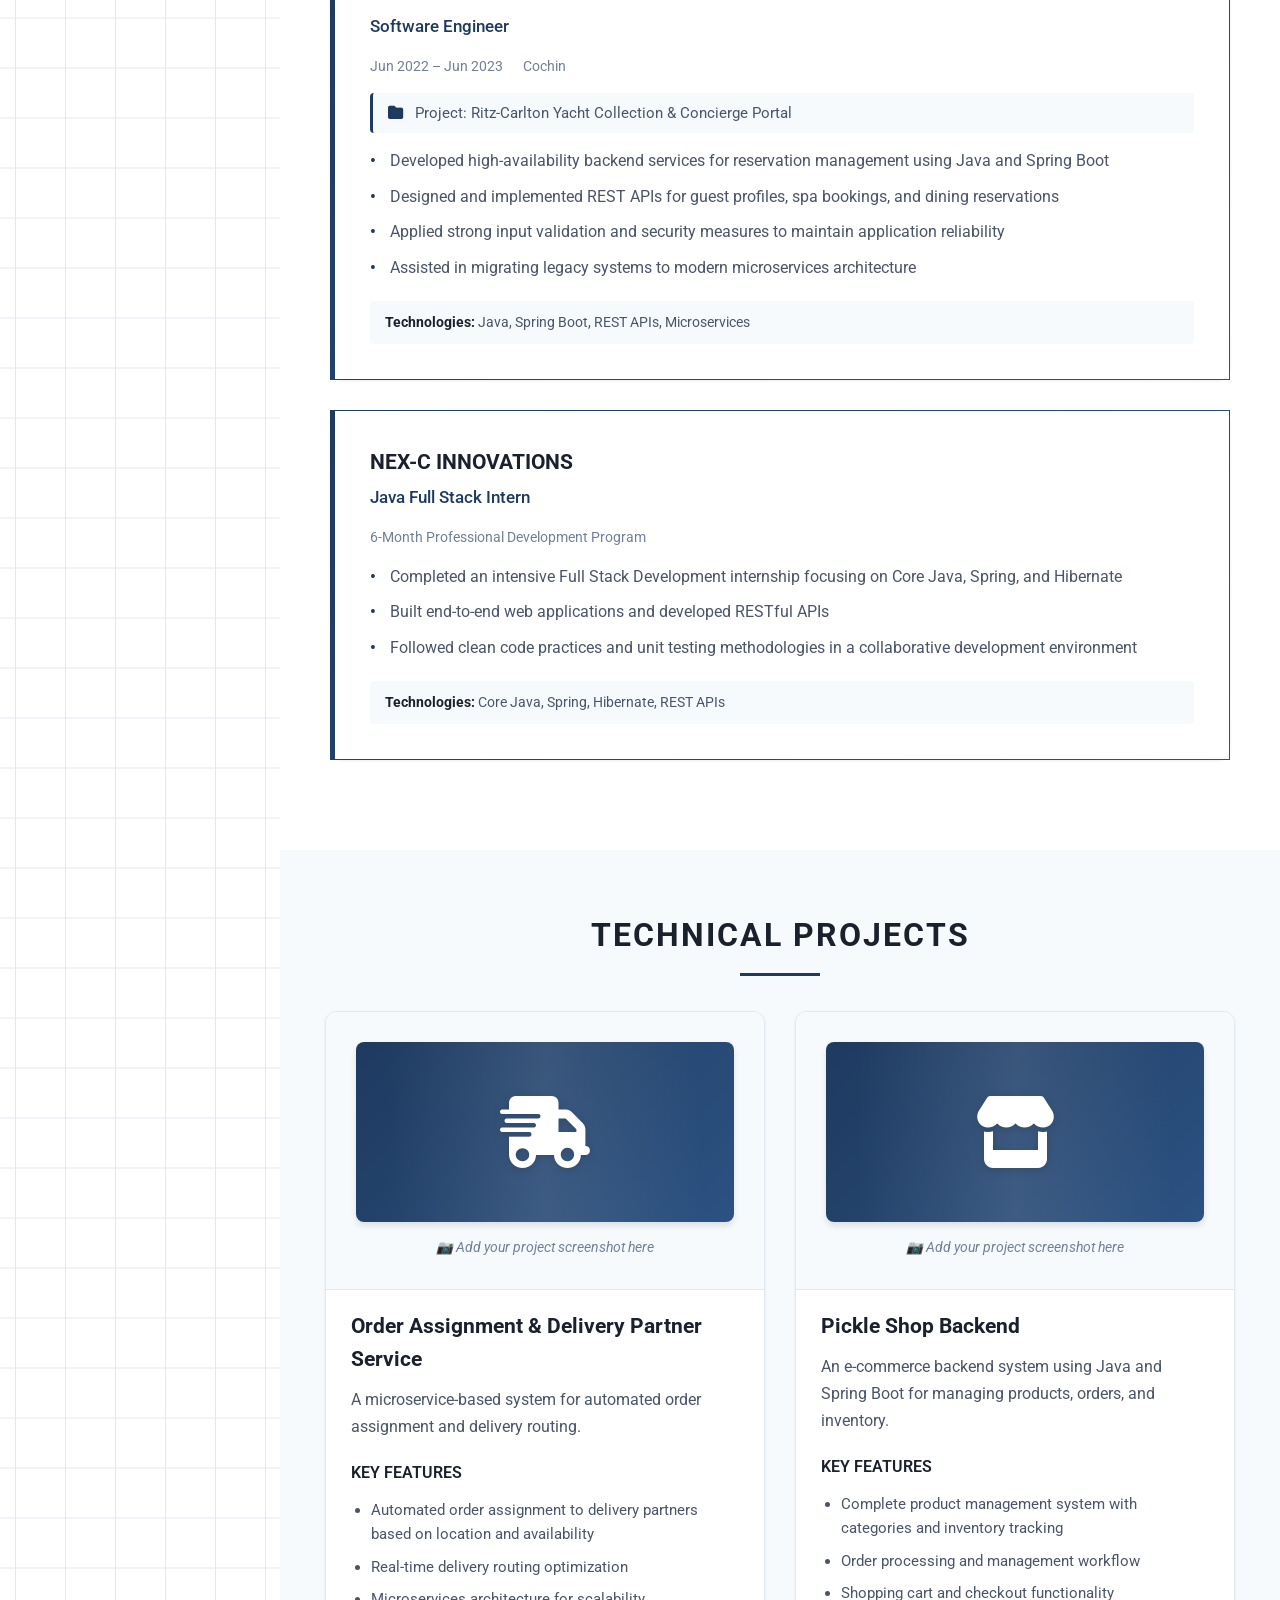
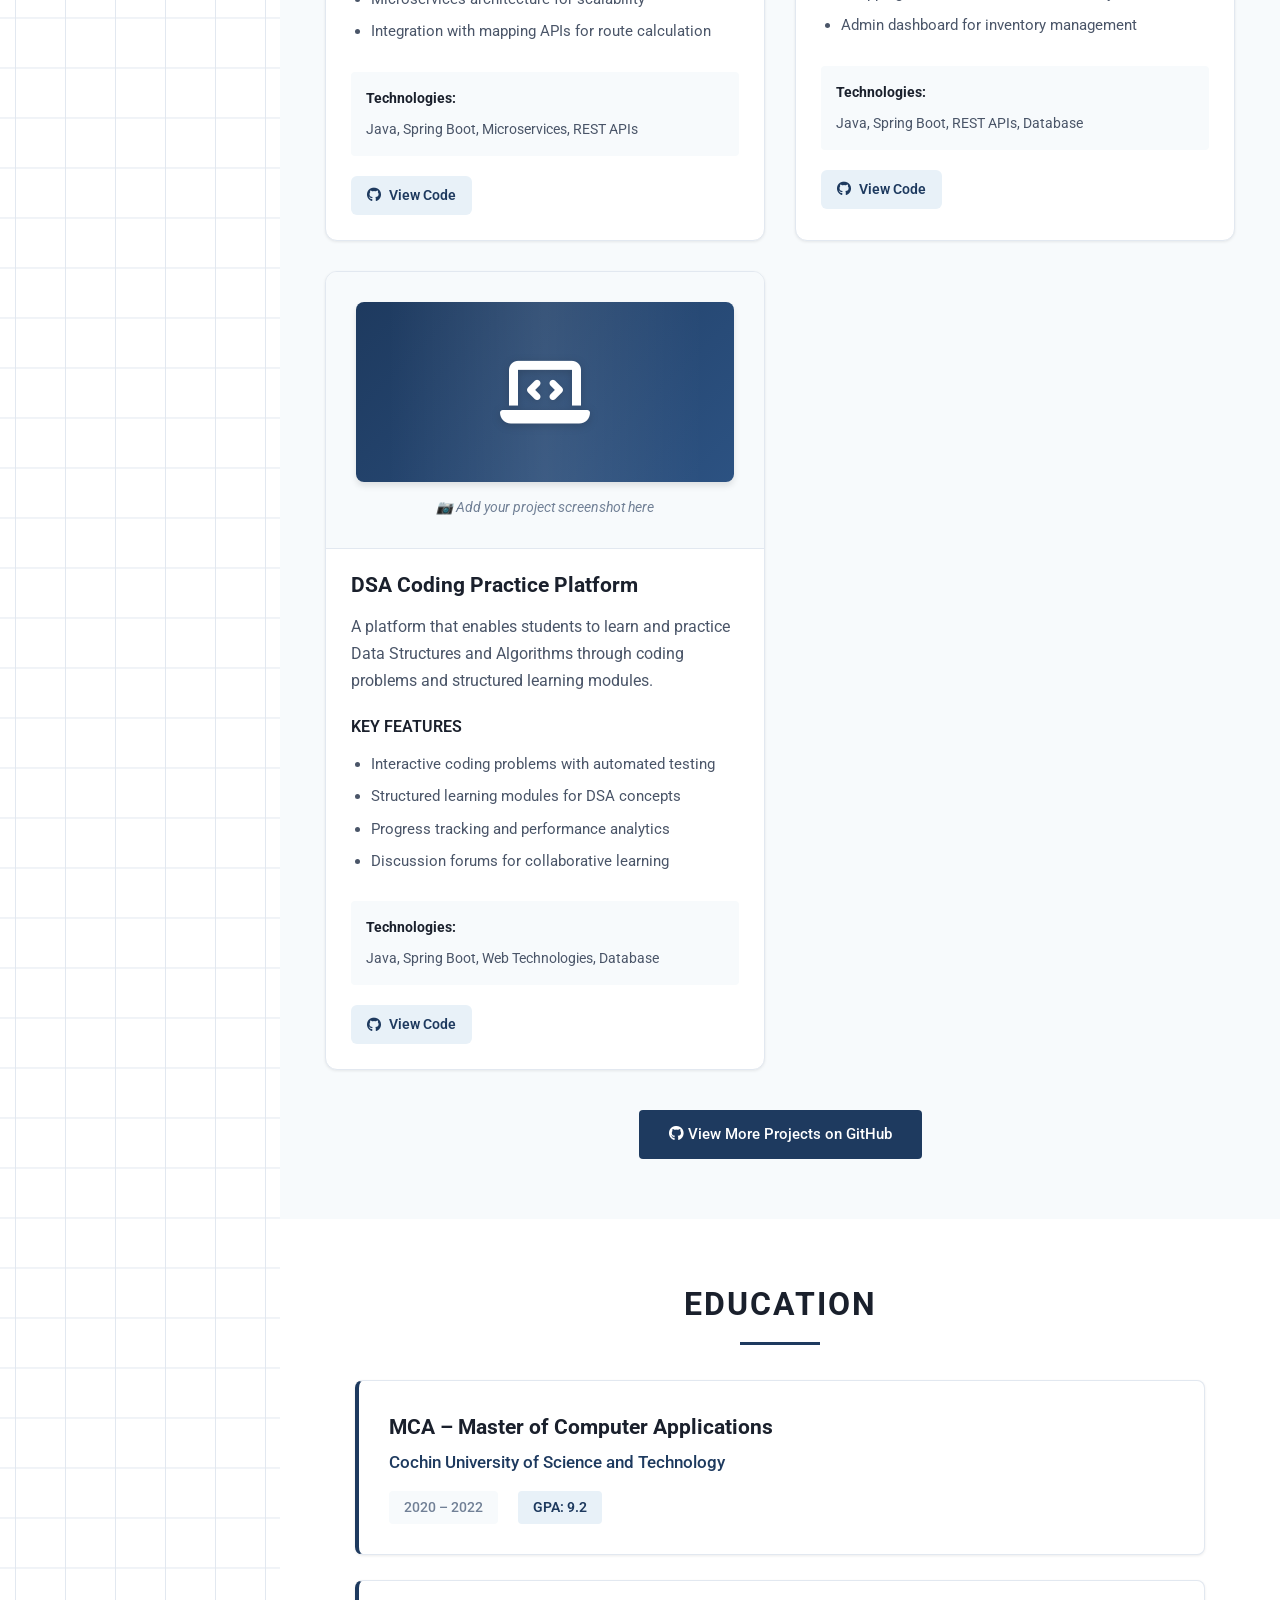
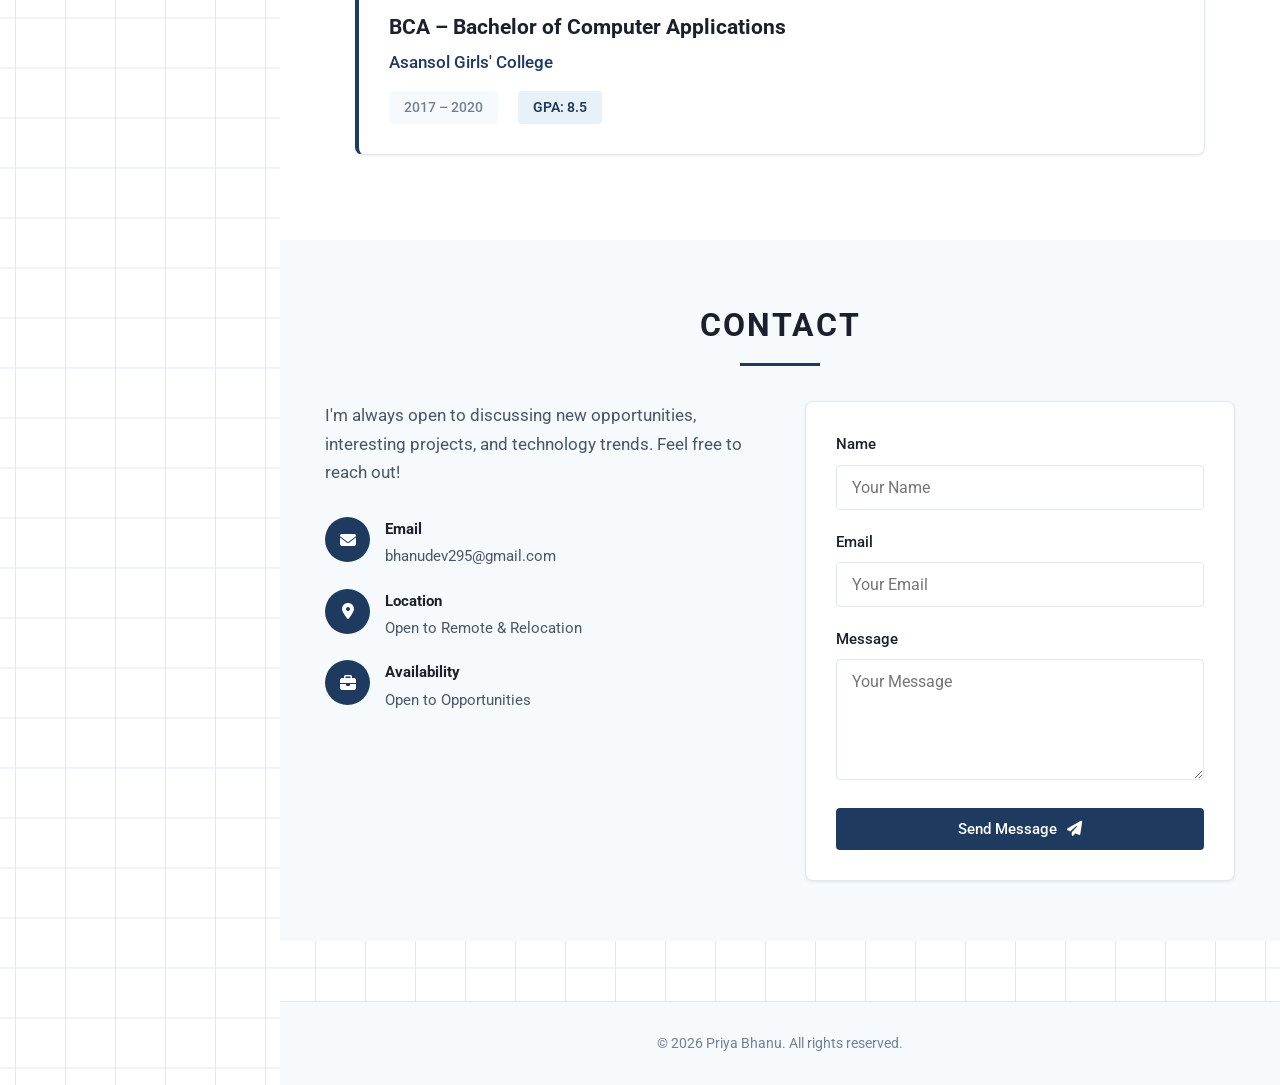
==== commit 8a225926: "final resume" ====
--- a/index.html
+++ b/index.html
@@ -24,10 +24,7 @@
         <div class="sidebar-content">
             <div class="profile-section">
                 <div class="profile-image-container">
-                    <img src="assets/images/profile.jpg" alt="Profile Picture" class="profile-image" onerror="this.style.display='none'; this.nextElementSibling.style.display='flex'">
-                    <div class="profile-placeholder" style="display: none;">
-                        <i class="fas fa-user"></i>
-                    </div>
+                    <img src="assets/images/profile.jpg" alt="Priya Bhanu - Profile Picture" class="profile-image">
                 </div>
                 <h1 class="sidebar-name">PRIYA BHANU</h1>
                 <p class="sidebar-title">Java Backend Developer</p>
@@ -55,7 +52,10 @@
                 </ul>
             </nav>
             <div class="sidebar-footer">
-                <a href="assets/resume.pdf" download class="btn btn-primary btn-full">
+                <a href="assets/resume.txt" target="_blank" class="btn btn-secondary btn-full" style="margin-bottom: 10px;">
+                    <i class="fas fa-eye"></i> View Resume
+                </a>
+                <a href="assets/resume.txt" download="Priya_Bhanu_Resume.txt" class="btn btn-primary btn-full">
                     <i class="fas fa-download"></i> Download Resume
                 </a>
             </div>
--- a/assets/css/style.css
+++ b/assets/css/style.css
@@ -1,17 +1,18 @@
 /* ===================================
-   CSS Variables
+   CSS Variables - Professional Color Scheme
    =================================== */
 :root {
-    --primary-color: #2563eb;
-    --primary-dark: #1d4ed8;
-    --primary-light: #dbeafe;
-    --primary-gradient: linear-gradient(135deg, #2563eb 0%, #1e40af 100%);
-    --text-primary: #1e293b;
-    --text-secondary: #475569;
-    --text-light: #94a3b8;
+    --primary-color: #1e3a5f;
+    --primary-dark: #152a45;
+    --primary-light: #e8f1f8;
+    --primary-gradient: linear-gradient(135deg, #1e3a5f 0%, #2c5282 100%);
+    --accent-color: #3b82f6;
+    --text-primary: #1a202c;
+    --text-secondary: #4a5568;
+    --text-light: #718096;
     --bg-primary: #ffffff;
-    --bg-secondary: #f8fafc;
-    --bg-tertiary: #f1f5f9;
+    --bg-secondary: #f7fafc;
+    --bg-tertiary: #edf2f7;
     --border-color: #e2e8f0;
     --shadow-sm: 0 1px 3px rgba(0, 0, 0, 0.08);
     --shadow-md: 0 4px 6px rgba(0, 0, 0, 0.1);
@@ -42,6 +43,11 @@
     line-height: 1.6;
     background: var(--bg-primary);
     padding-top: 0;
+    background-image: 
+        linear-gradient(var(--border-color) 1px, transparent 1px),
+        linear-gradient(90deg, var(--border-color) 1px, transparent 1px);
+    background-size: 50px 50px;
+    background-position: center center;
 }
 
 a {
@@ -150,7 +156,7 @@
     left: 0;
     width: 280px;
     height: 100vh;
-    background: linear-gradient(180deg, #0f172a 0%, #1e293b 100%);
+    background: linear-gradient(180deg, #1a202c 0%, #2d3748 100%);
     color: white;
     z-index: 1000;
     overflow-y: auto;
@@ -311,7 +317,7 @@
 .hero {
     padding: 100px 0 80px;
     text-align: center;
-    background: linear-gradient(135deg, var(--primary-light) 0%, var(--bg-primary) 50%, var(--bg-secondary) 100%);
+    background: linear-gradient(135deg, var(--primary-light) 0%, var(--bg-primary) 50%, var(--bg-tertiary) 100%);
     position: relative;
     overflow: hidden;
     min-height: 100vh;
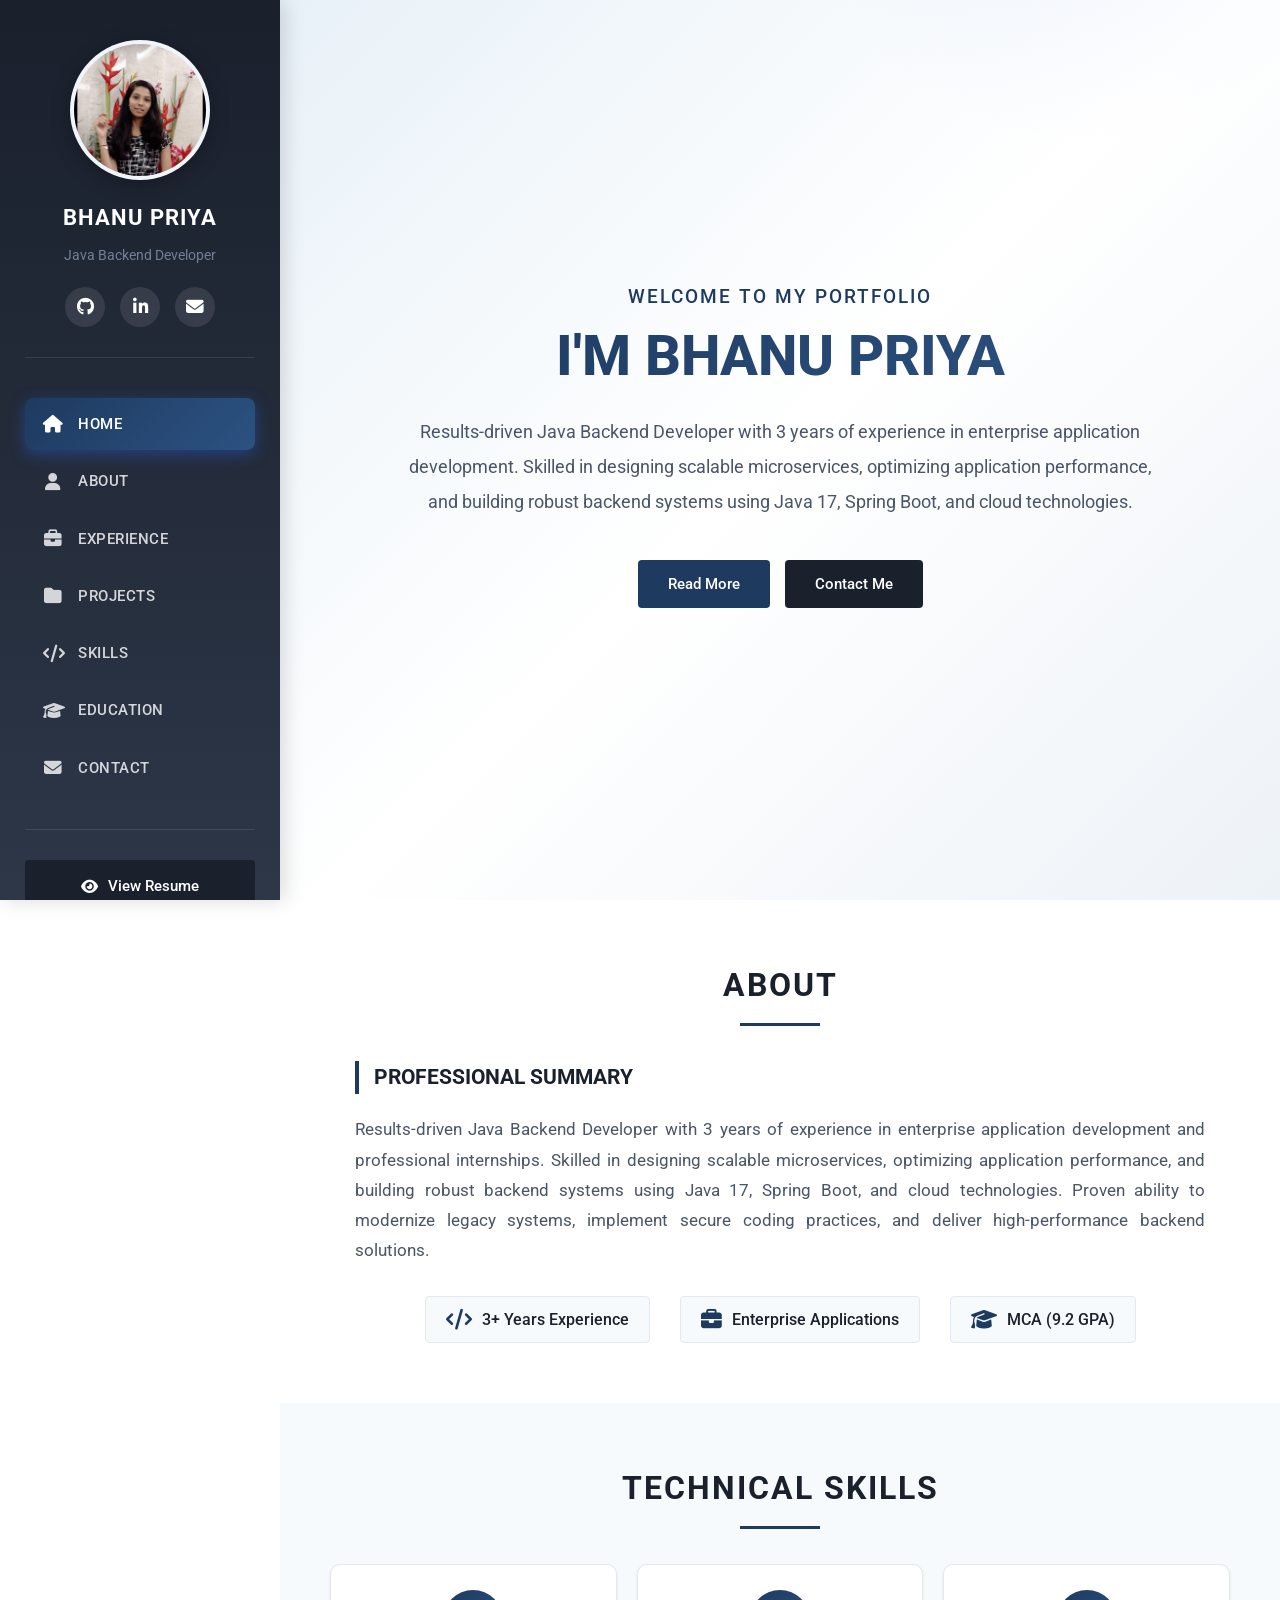
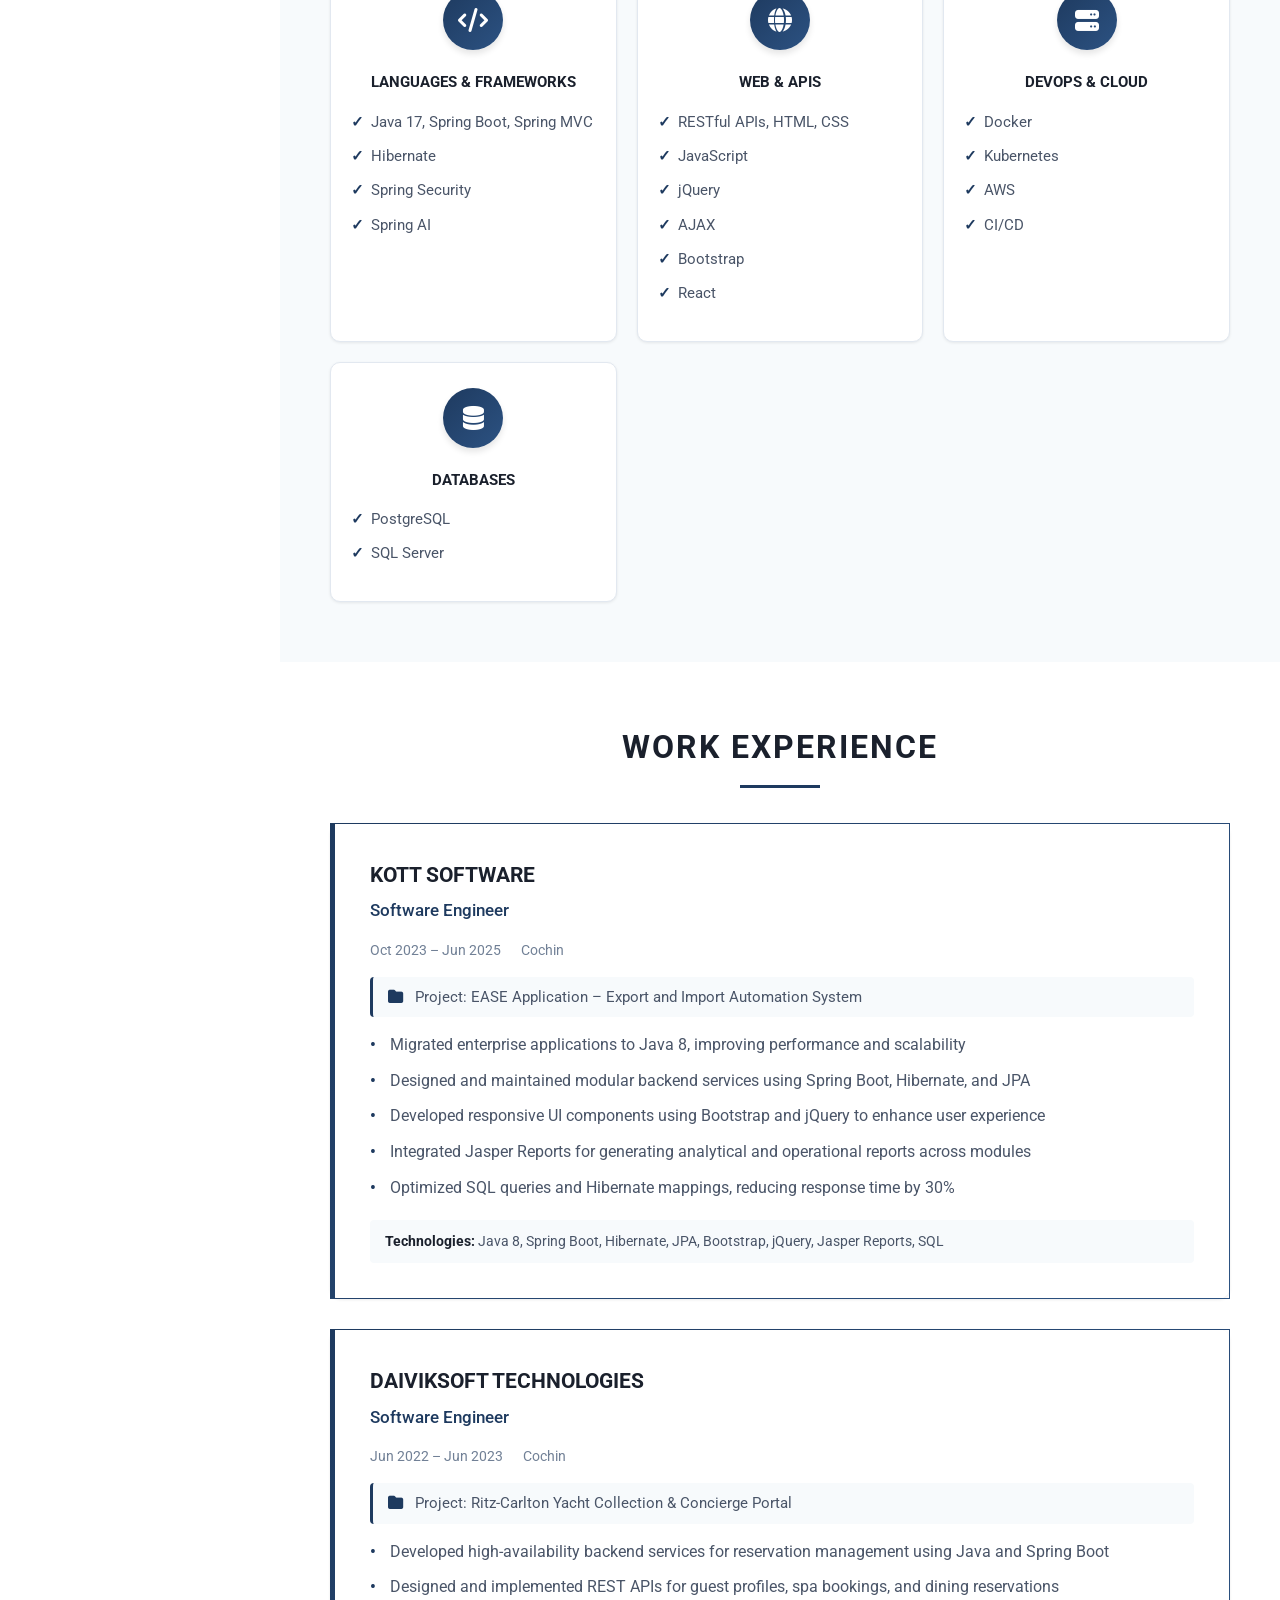
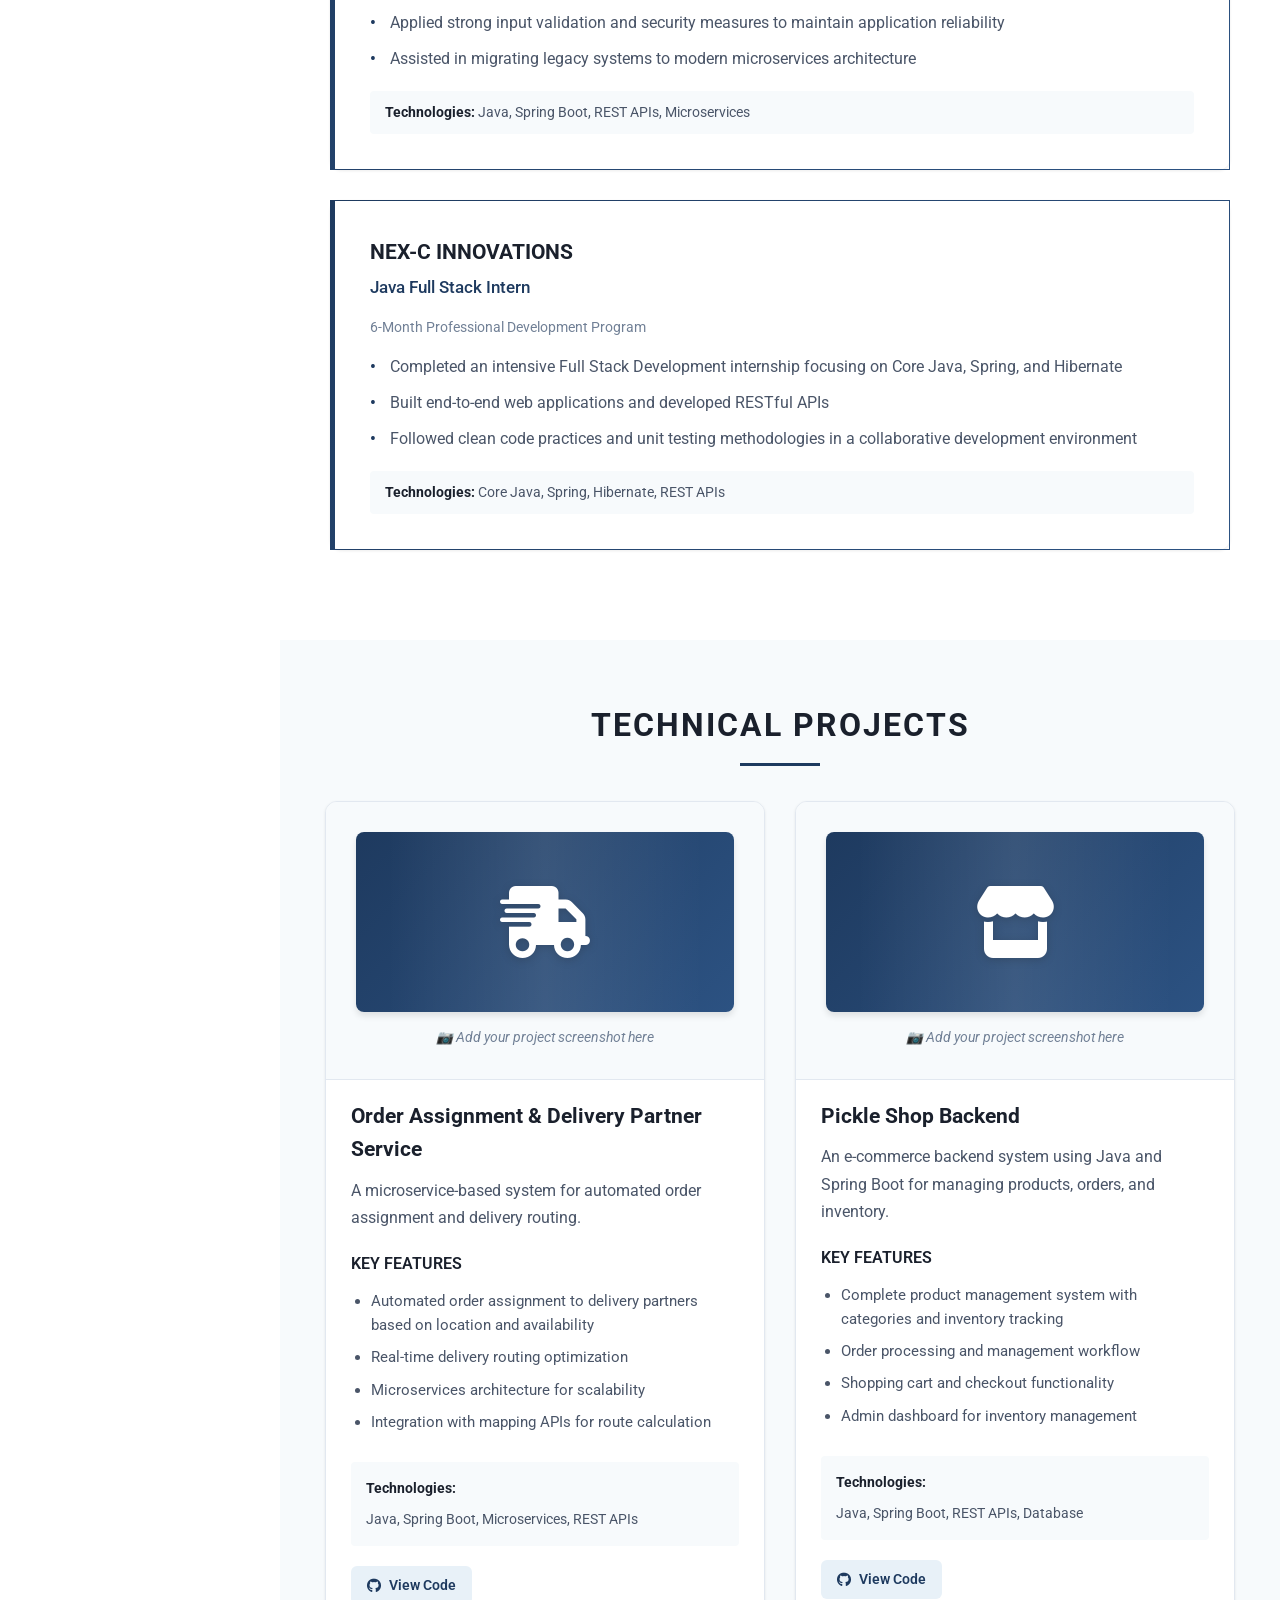
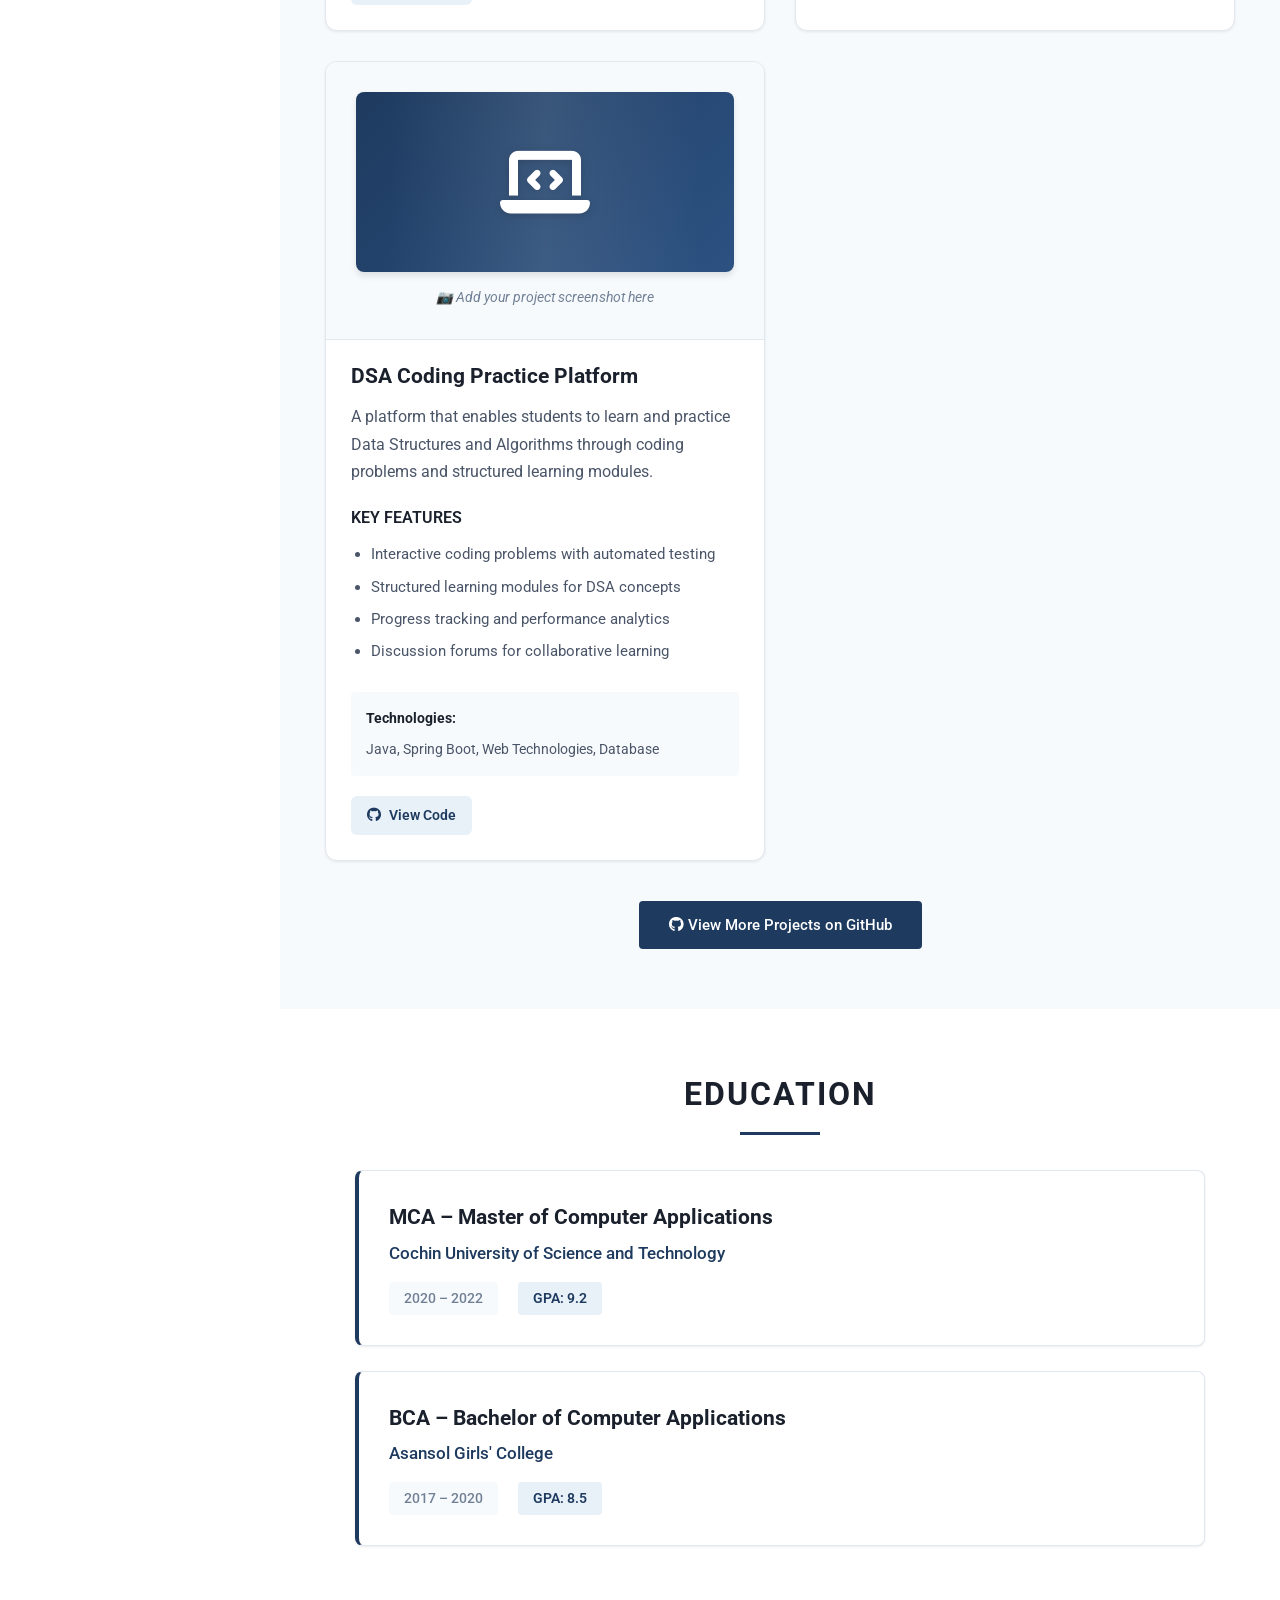
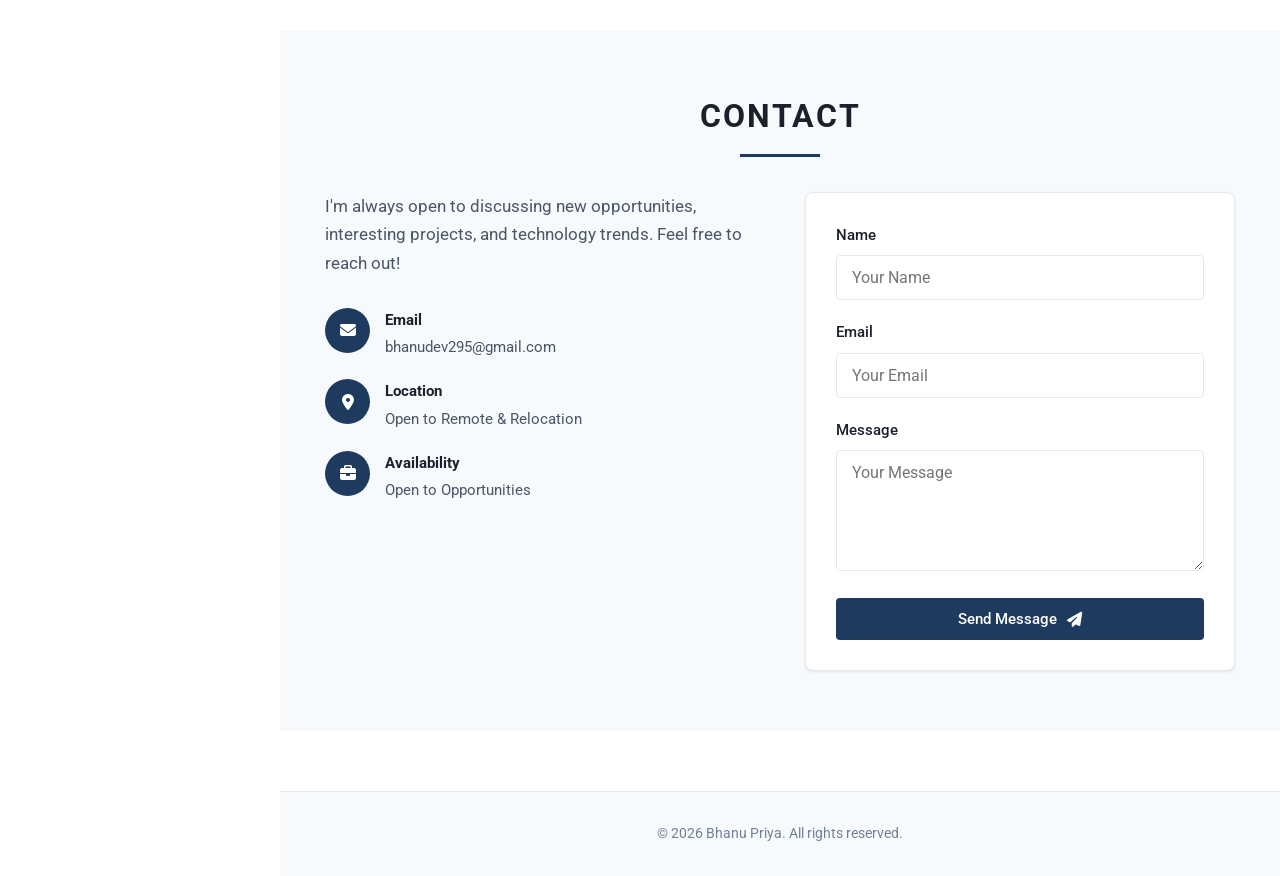
==== commit e7b0077f: "layout update" ====
--- a/index.html
+++ b/index.html
@@ -3,9 +3,9 @@
 <head>
     <meta charset="UTF-8">
     <meta name="viewport" content="width=device-width, initial-scale=1.0">
-    <meta name="description" content="Portfolio of Priya Bhanu - Java Backend Developer">
+    <meta name="description" content="Portfolio of Bhanu Priya - Java Backend Developer">
     <meta name="keywords" content="portfolio, java developer, backend developer, spring boot, microservices">
-    <title>Priya Bhanu | Portfolio</title>
+    <title>Bhanu Priya | Portfolio</title>
     
     <!-- Google Fonts -->
     <link rel="preconnect" href="https://fonts.googleapis.com">
@@ -24,9 +24,9 @@
         <div class="sidebar-content">
             <div class="profile-section">
                 <div class="profile-image-container">
-                    <img src="assets/images/profile.jpg" alt="Priya Bhanu - Profile Picture" class="profile-image">
-                </div>
-                <h1 class="sidebar-name">PRIYA BHANU</h1>
+                    <img src="assets/images/profile.jpg" alt="Bhanu Priya - Profile Picture" class="profile-image">
+                </div>
+                <h1 class="sidebar-name">BHANU PRIYA</h1>
                 <p class="sidebar-title">Java Backend Developer</p>
                 <div class="sidebar-social">
                     <a href="https://github.com/Priya-Bhanu07" target="_blank" aria-label="GitHub">
@@ -69,7 +69,7 @@
     <section id="home" class="hero">
         <div class="container">
             <h2 class="hero-welcome">Welcome to my Portfolio</h2>
-            <h1 class="hero-name">I'M PRIYA BHANU</h1>
+            <h1 class="hero-name">I'M BHANU PRIYA</h1>
             <p class="hero-tagline">
                 Results-driven Java Backend Developer with 3 years of experience in enterprise application development.
                 Skilled in designing scalable microservices, optimizing application performance, and building robust backend systems using Java 17, Spring Boot, and cloud technologies.
@@ -123,12 +123,8 @@
                     </div>
                     <h3 class="skills-box-title">Languages & Frameworks</h3>
                     <ul class="skills-box-list">
-                        <li>Java 17</li>
-                        <li>Spring Boot</li>
-                        <li>Spring MVC</li>
+                        <li>Java 17, Spring Boot, Spring MVC</li>
                         <li>Hibernate</li>
-                        <li>Microservices</li>
-                        <li>JPA</li>
                         <li>Spring Security</li>
                         <li>Spring AI</li>
                     </ul>
@@ -140,10 +136,8 @@
                     </div>
                     <h3 class="skills-box-title">Web & APIs</h3>
                     <ul class="skills-box-list">
-                        <li>RESTful APIs</li>
+                        <li>RESTful APIs, HTML, CSS</li>
                         <li>JavaScript</li>
-                        <li>HTML5</li>
-                        <li>CSS</li>
                         <li>jQuery</li>
                         <li>AJAX</li>
                         <li>Bootstrap</li>
@@ -454,7 +448,7 @@
     <!-- Footer -->
     <footer class="footer">
         <div class="container">
-            <p class="copyright">&copy; 2026 Priya Bhanu. All rights reserved.</p>
+            <p class="copyright">&copy; 2026 Bhanu Priya. All rights reserved.</p>
         </div>
     </footer>
     </main>
--- a/assets/css/style.css
+++ b/assets/css/style.css
@@ -43,11 +43,27 @@
     line-height: 1.6;
     background: var(--bg-primary);
     padding-top: 0;
+    /* Modern dot grid pattern */
     background-image: 
-        linear-gradient(var(--border-color) 1px, transparent 1px),
-        linear-gradient(90deg, var(--border-color) 1px, transparent 1px);
-    background-size: 50px 50px;
+        radial-gradient(circle, var(--primary-color) 1.5px, transparent 1.5px);
+    background-size: 35px 35px;
     background-position: center center;
+    background-attachment: fixed;
+}
+
+body::before {
+    content: '';
+    position: fixed;
+    top: 0;
+    left: 0;
+    width: 100%;
+    height: 100%;
+    background: 
+        linear-gradient(rgba(30, 58, 95, 0.03) 1px, transparent 1px),
+        linear-gradient(90deg, rgba(30, 58, 95, 0.03) 1px, transparent 1px);
+    background-size: 100px 100px;
+    pointer-events: none;
+    z-index: -1;
 }
 
 a {
@@ -495,16 +511,16 @@
 
 .skills-grid {
     display: grid;
-    grid-template-columns: repeat(auto-fit, minmax(250px, 1fr));
-    gap: 25px;
-    max-width: 1000px;
+    grid-template-columns: repeat(auto-fit, minmax(220px, 1fr));
+    gap: 20px;
+    max-width: 900px;
     margin: 0 auto;
 }
 
 .skills-box {
     background: var(--bg-primary);
-    padding: 35px 30px;
-    border-radius: 12px;
+    padding: 25px 20px;
+    border-radius: 10px;
     border: 1px solid var(--border-color);
     box-shadow: var(--shadow-sm);
     transition: var(--transition);
@@ -536,9 +552,9 @@
 }
 
 .skills-box-icon {
-    width: 80px;
-    height: 80px;
-    margin: 0 auto 25px;
+    width: 60px;
+    height: 60px;
+    margin: 0 auto 20px;
     background: var(--primary-gradient);
     border-radius: 50%;
     display: flex;
@@ -548,15 +564,15 @@
 }
 
 .skills-box-icon i {
-    font-size: 2.2rem;
+    font-size: 1.5rem;
     color: white;
 }
 
 .skills-box-title {
-    font-size: 1.1rem;
+    font-size: 0.95rem;
     font-weight: 700;
     color: var(--text-primary);
-    margin-bottom: 20px;
+    margin-bottom: 15px;
     text-transform: uppercase;
 }
 
